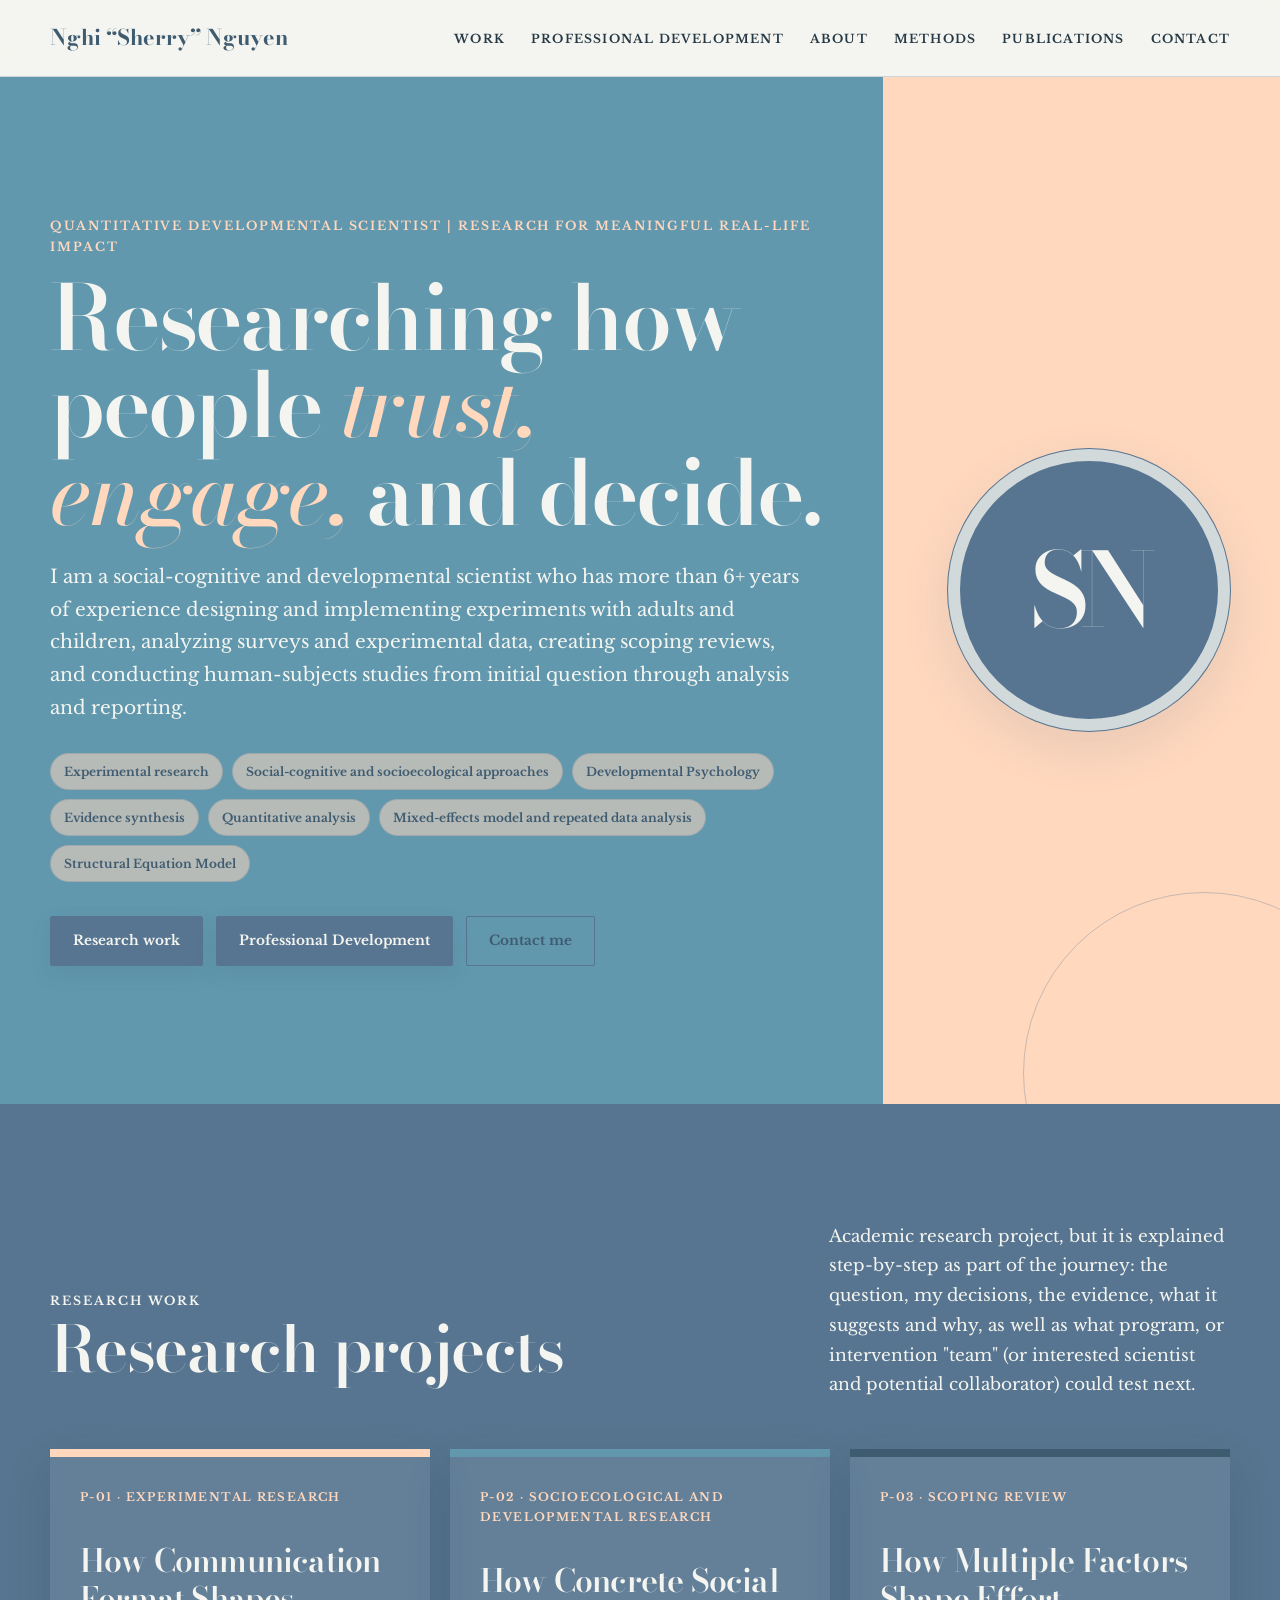
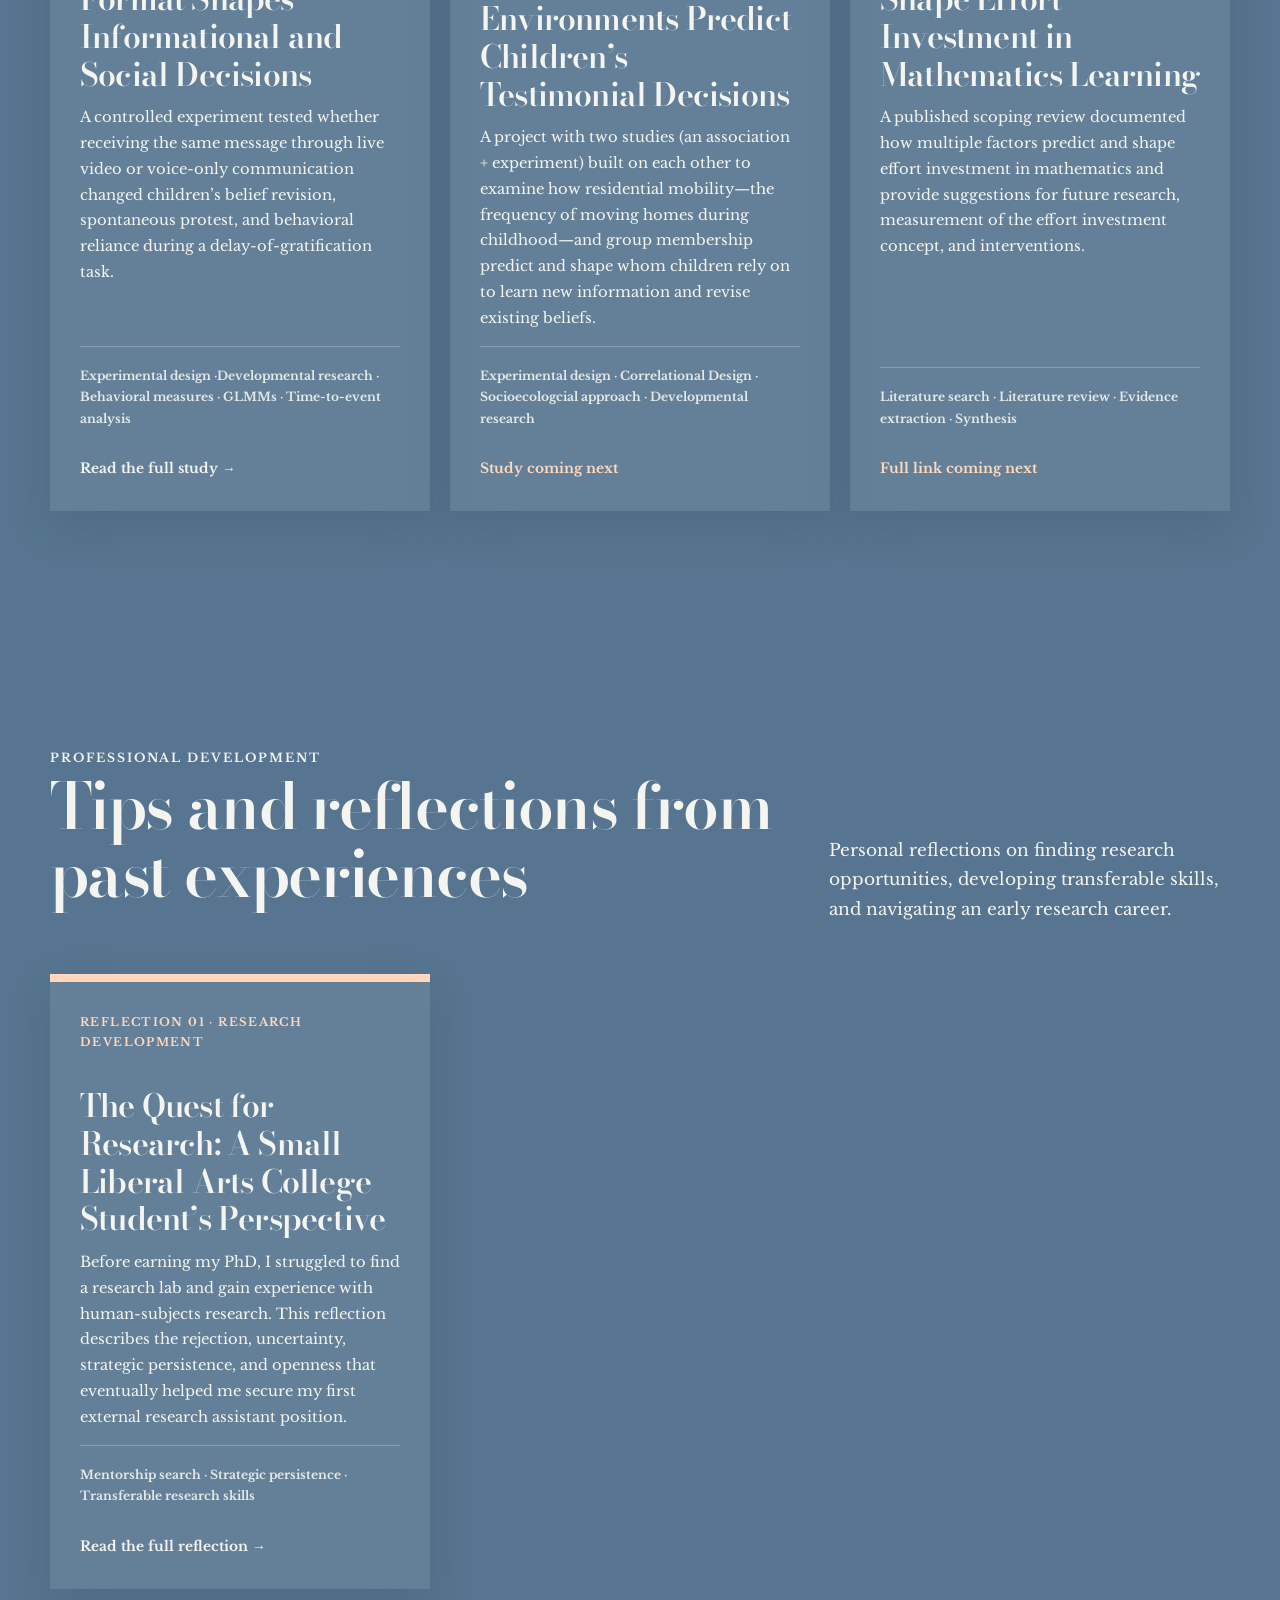
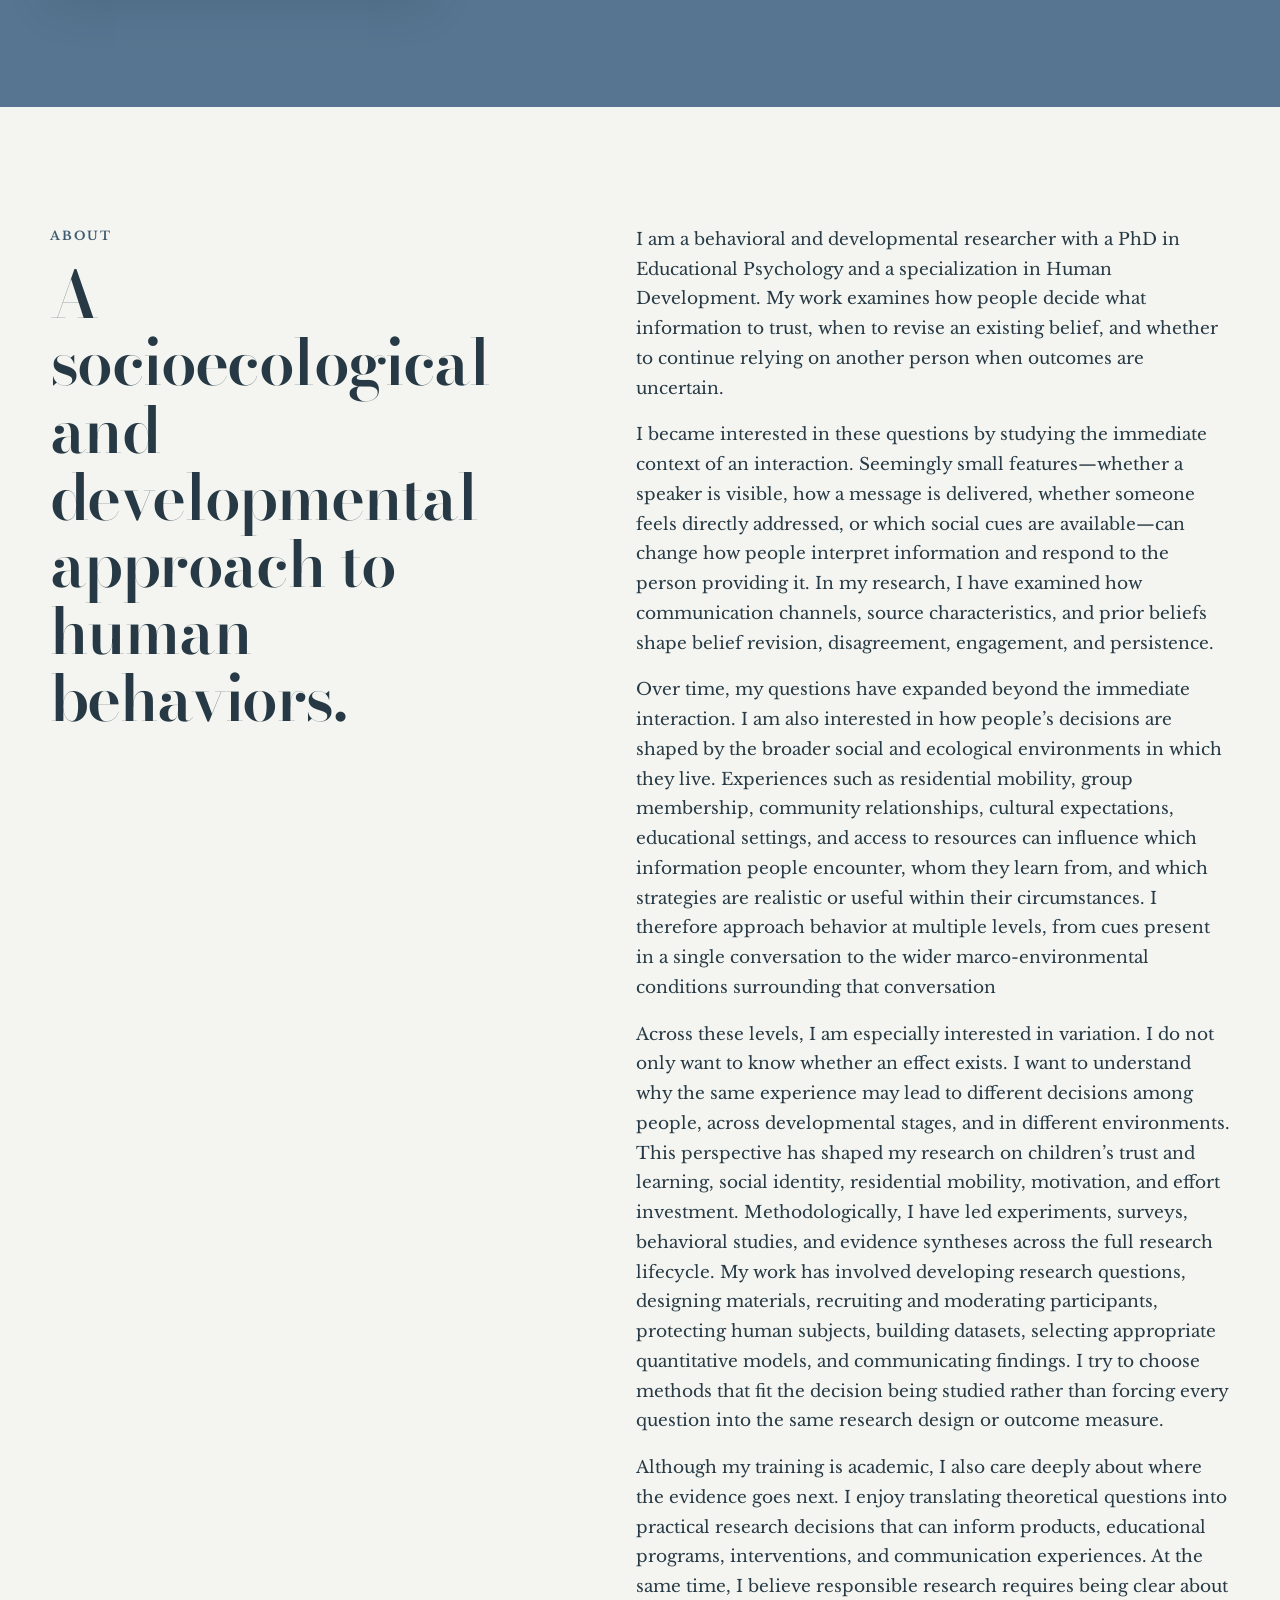
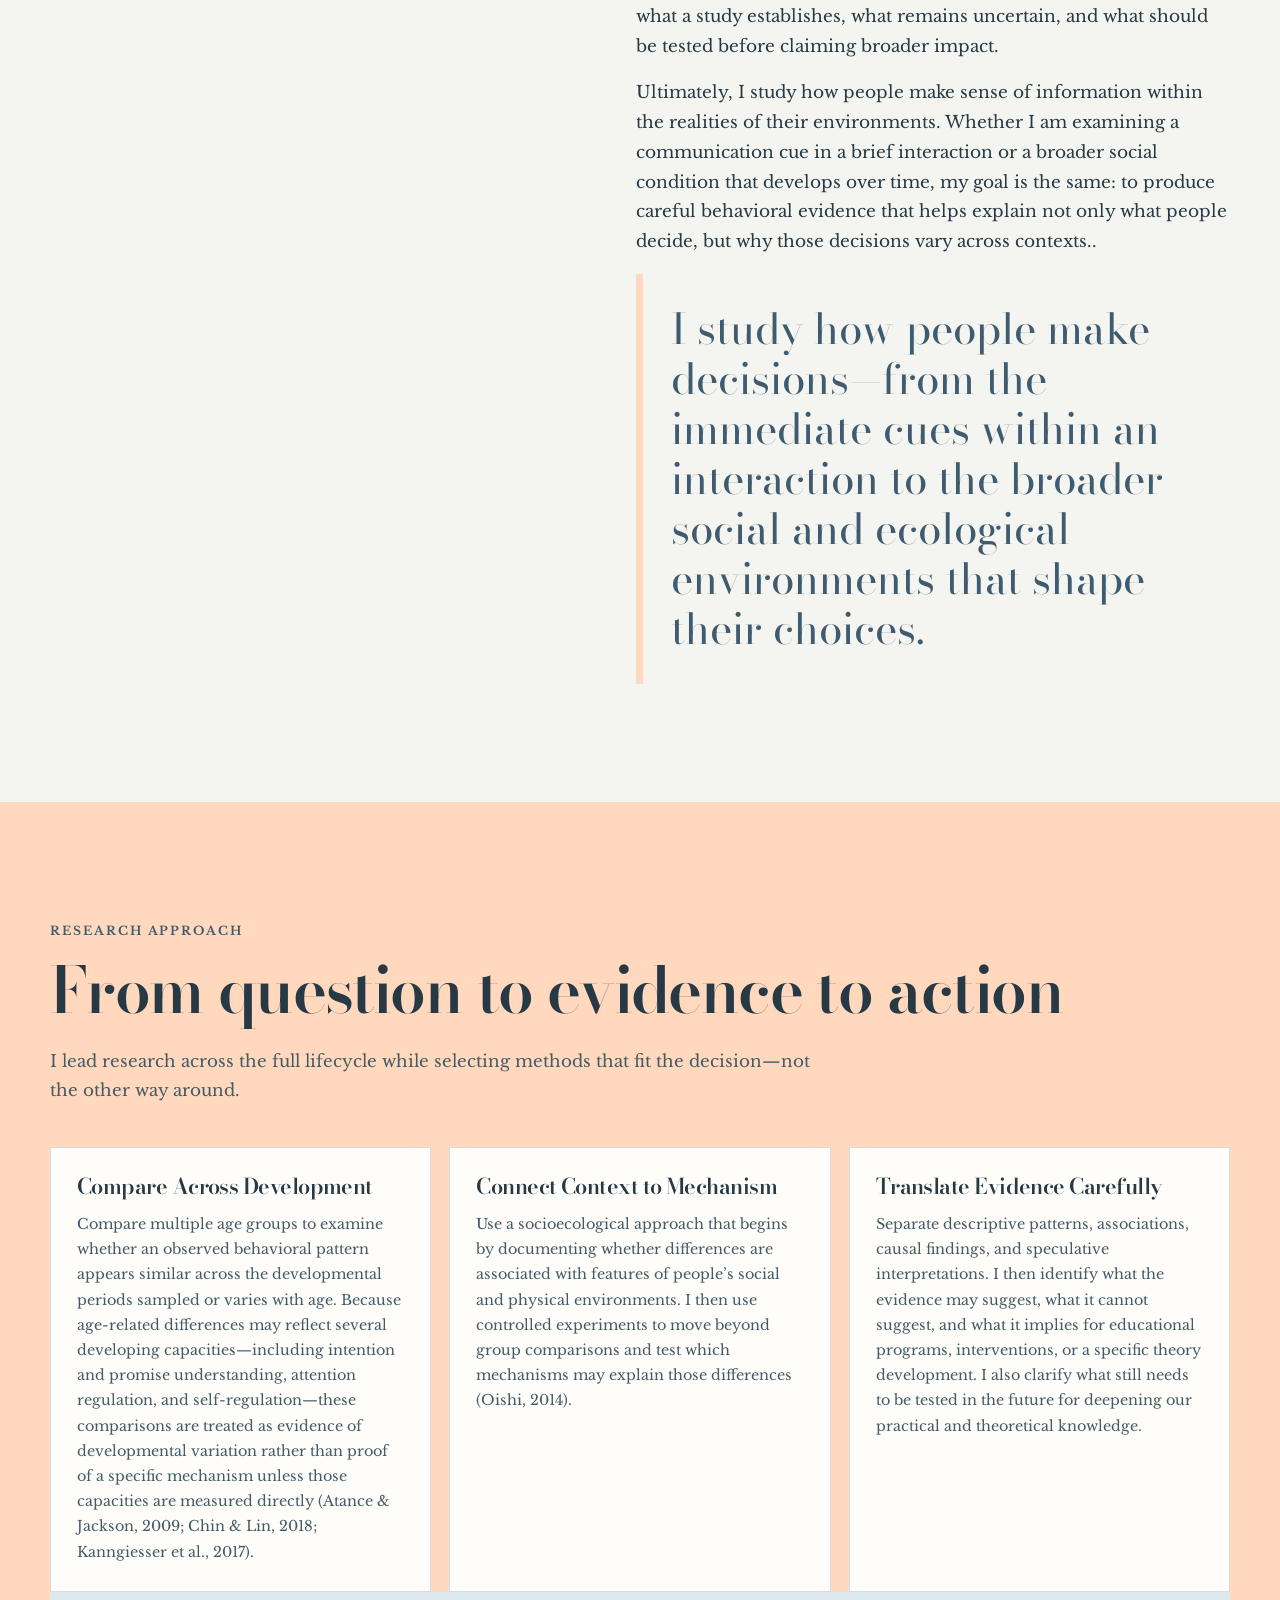
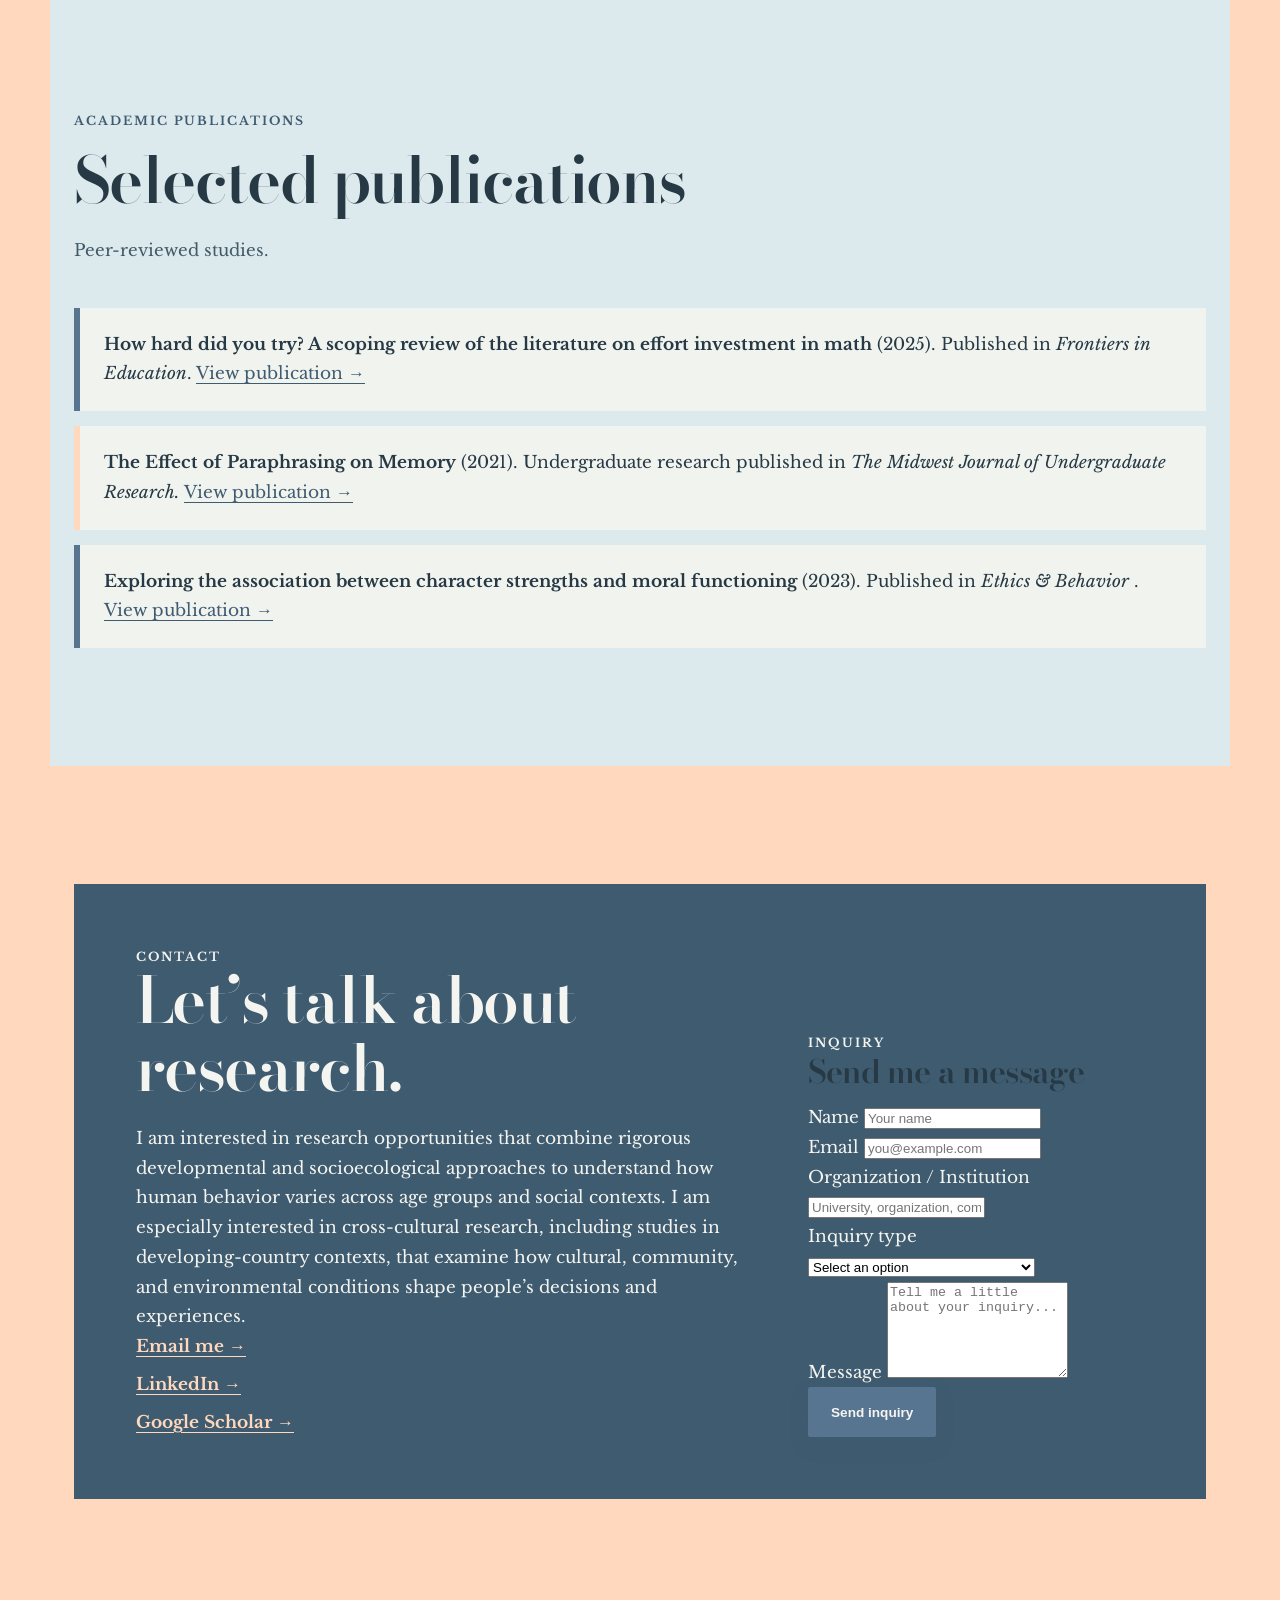
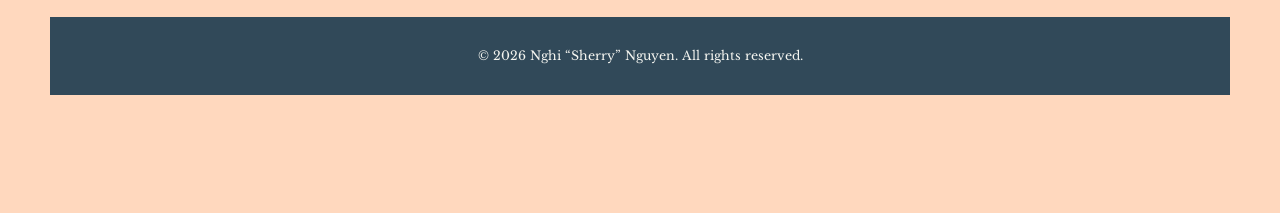
==== index.html @ 7bc8f2b3 "Update index.html" ====
<!DOCTYPE html>
<html lang="en">
<head>
  <meta charset="UTF-8">
  <meta name="viewport" content="width=device-width, initial-scale=1.0">
  <meta name="description" content="Nghi Sherry Nguyen's research and professional development portfolio.">
  <title>Nghi “Sherry” Nguyen | Social-cognitive, Developmental, &amp; Sociecological Scientist </title>
  <link rel="stylesheet" href="./themestyles.css">
</head>
  
<!-- Cloudflare Web Analytics -->
  <script type='module' src='https://static.cloudflareinsights.com/beacon.min.js' data-cf-beacon='{"token": "29be6731c5194990ba37cce1a5aa3000"}'></script>
  <!-- End Cloudflare Web Analytics -->
  
<body>
  <nav class="site-nav" aria-label="Primary navigation">
    <div class="container nav-inner">
      <a class="site-name" href="#top">Nghi “Sherry” Nguyen</a>

      <div class="nav-links">
        <a href="#work">Work</a>
        <a href="#professional-development">Professional Development</a>
        <a href="#about">About</a>
        <a href="#methods">Methods</a>
        <a href="#publications">Publications</a>
        <a href="#contact">Contact</a>
      </div>
    </div>
  </nav>

  <header class="hero" id="top">
    <div class="container hero-grid">
      <div>
        <p class="eyebrow"> Quantitative Developmental Scientist | Research for Meaningful Real-life Impact </p>
        <h1>Researching how people <em>trust, engage,</em> and decide.</h1>

        <p class="hero-summary">
          I am a social-cognitive and developmental scientist who has more than 6+ years of experience designing and implementing experiments with adults and children,
          analyzing surveys and experimental data, creating scoping reviews, and conducting human-subjects studies from initial
          question through analysis and reporting.
        </p>

        <ul class="tag-list" aria-label="Research methods">
          <li class="tag">Experimental research</li>
          <li class="tag">Social-cognitive and socioecological approaches</li>
          <li class="tag">Developmental Psychology</li>
          <li class="tag">Evidence synthesis</li>
          <li class="tag">Quantitative analysis</li>
          <li class="tag">Mixed-effects model and repeated data analysis</li>
           <li class="tag"> Structural Equation Model </li>
        </ul>

        <div class="actions">
          <a class="button" href="#work">Research work</a>
          <a class="button" href="#professional-development">Professional Development</a>
          <a class="button secondary" href="#contact">Contact me</a>
        </div>
      </div>

      <div class="hero-mark">
        <span aria-hidden="true">SN</span>
        <!-- Optional: upload profile.jpg to the same folder to show your photo. -->
        <img
          class="profile-photo"
          src="profile.jpg"
          alt="Professional portrait of Nghi Sherry Nguyen"
          onerror="this.style.display='none'">
      </div>
    </div>
  </header>

  <main>
    <section class="section blue-band" id="work">
      <div class="container">
        <div class="section-heading">
          <div>
            <p class="eyebrow">Research work</p>
            <h2>Research projects</h2>
          </div>
          <p>
            Academic research project, but it is explained step-by-step as part of the journey: the question,
            my decisions, the evidence, what it suggests and why, as well as what program, or
            intervention "team" (or interested scientist and potential collaborator) could test next.
          </p>
        </div>

        <div class="work-grid">
          <article class="project-card">
            <span class="project-number">P-01 · Experimental research</span>
            <h3>How Communication Format Shapes Informational and Social Decisions</h3>
            <p>
              A controlled experiment tested whether receiving the same message
              through live video or voice-only communication changed children’s
              belief revision, spontaneous protest, and behavioral reliance
              during a delay-of-gratification task.
            </p>
            <p class="meta">Experimental design ·Developmental research · Behavioral measures · GLMMs · Time-to-event analysis</p>
            <a class="text-link" href="mediarichness.html">Read the full study →</a>
          </article>

          <article class="project-card">
            <span class="project-number">P-02 · Socioecological and Developmental research</span>
            <h3>How Concrete Social Environments Predict Children’s Testimonial Decisions</h3>
            <p>
              A project with two studies (an association + experiment) built on each other to examine how residential mobility—the frequency
              of moving homes during childhood—and group membership predict and shape whom
              children rely on to learn new information and revise existing beliefs.
            </p>
            <p class="meta">Experimental design · Correlational Design · Socioecologcial approach · Developmental research</p>
            <span class="text-link unavailable">Study coming next</span>
          </article>

          <article class="project-card">
            <span class="project-number">P-03 · Scoping review </span>
            <h3>How Multiple Factors Shape Effort Investment in Mathematics Learning</h3>
            <p>
              A published scoping review documented how multiple factors predict and shape
              effort investment in mathematics and provide suggestions for future
              research, measurement of the effort investment concept, and interventions.
            </p>
            <p class="meta">Literature search · Literature review · Evidence extraction · Synthesis</p>
            <span class="text-link unavailable">Full link coming next</span>
          </article>
        </div>
      </div>
    </section>

    <section class="section blue-band" id="professional-development">
      <div class="container">
        <div class="section-heading">
          <div>
            <p class="eyebrow">Professional development</p>
            <h2>Tips and reflections from past experiences</h2>
          </div>
          <p>
            Personal reflections on finding research opportunities, developing
            transferable skills, and navigating an early research career.
          </p>
        </div>

        <div class="work-grid">
          <article class="project-card">
            <span class="project-number">Reflection 01 · Research development</span>
            <h3>The Quest for Research: A Small Liberal Arts College Student’s Perspective</h3>
            <p>
              Before earning my PhD, I struggled to find a research lab and gain
              experience with human-subjects research. This reflection describes
              the rejection, uncertainty, strategic persistence, and openness
              that eventually helped me secure my first external research
              assistant position.
            </p>
            <p class="meta">
              Mentorship search · Strategic persistence · Transferable research skills
            </p>
            <a class="text-link" href="umdopp.html">Read the full reflection →</a>
          </article>
        </div>
      </div>
    </section>

    <section class="section" id="about">
      <div class="container two-column">
        <div>
          <p class="eyebrow">About</p>
          <h2>A socioecological and developmental approach to human behaviors.</h2>
        </div>

        <div>
          <p>
            I am a behavioral and developmental researcher with a PhD in Educational Psychology and a specialization in Human Development. My work examines how people decide what information to trust, when to revise an existing belief, and whether to continue relying on another person when outcomes are uncertain.
          </p>
          <p>
            I became interested in these questions by studying the immediate context of an interaction. Seemingly small features—whether a speaker is visible, how a message is delivered, whether someone feels directly addressed, or which social cues are available—can change how people interpret information and respond to the person providing it. In my research, I have examined how communication channels, source characteristics, and prior beliefs shape belief revision, disagreement, engagement, and persistence.
          </p>
          <p>
           Over time, my questions have expanded beyond the immediate interaction. I am also interested in how people’s decisions are shaped by the broader social and ecological environments in which they live. Experiences such as residential mobility, group membership, community relationships, cultural expectations, educational settings, and access to resources can influence which information people encounter, whom they learn from, and which strategies are realistic or useful within their circumstances. I therefore approach behavior at multiple levels, from cues present in a single conversation to the wider marco-environmental conditions surrounding that conversation
          </p>
          <p>
            Across these levels, I am especially interested in variation. I do not only want to know whether an effect exists. I want to understand why the same experience may lead to different decisions among people, across developmental stages, and in different environments. This perspective has shaped my research on children’s trust and learning, social identity, residential mobility, motivation, and effort investment. Methodologically, I have led experiments, surveys, behavioral studies, and evidence syntheses across the full research lifecycle. My work has involved developing research questions, designing materials, recruiting and moderating participants, protecting human subjects, building datasets, selecting appropriate quantitative models, and communicating findings. I try to choose methods that fit the decision being studied rather than forcing every question into the same research design or outcome measure.
          </p>
          <p>
            Although my training is academic, I also care deeply about where the evidence goes next. I enjoy translating theoretical questions into practical research decisions that can inform products, educational programs, interventions, and communication experiences. At the same time, I believe responsible research requires being clear about what a study establishes, what remains uncertain, and what should be tested before claiming broader impact.
          </p>
          <p>
            Ultimately, I study how people make sense of information within the realities of their environments. Whether I am examining a communication cue in a brief interaction or a broader social condition that develops over time, my goal is the same: to produce careful behavioral evidence that helps explain not only what people decide, but why those decisions vary across contexts..
          </p>

          <blockquote class="pull-quote">
            I study how people make decisions—from the immediate cues within an interaction to the broader social and ecological environments that shape their choices.
          </blockquote>
        </div>
      </div>
    </section>

    <section class="section peach-band" id="methods">
      <div class="container">
        <p class="eyebrow">Research approach</p>
        <h2>From question to evidence to action</h2>
        <p class="section-intro">
          I lead research across the full lifecycle while selecting methods
          that fit the decision—not the other way around.
        </p>

      <div class="method-grid">
  <article class="method-card">
    <h3>Compare Across Development</h3>
 <p>
  Compare multiple age groups to examine whether an observed behavioral
  pattern appears similar across the developmental periods sampled or varies
  with age. Because age-related differences may reflect several developing
  capacities—including intention and promise understanding, attention
  regulation, and self-regulation—these comparisons are treated as evidence
  of developmental variation rather than proof of a specific mechanism unless
  those capacities are measured directly (Atance &amp; Jackson, 2009;
  Chin &amp; Lin, 2018; Kanngiesser et al., 2017).
</p>
  </article>

  <article class="method-card">
    <h3>Connect Context to Mechanism</h3>
    <p>
      Use a socioecological approach that begins by documenting whether
      differences are associated with features of people’s social and physical
      environments. I then use controlled experiments to move beyond group
      comparisons and test which mechanisms may explain those differences
      (Oishi, 2014).
    </p>
  </article>

  <article class="method-card">
    <h3>Translate Evidence Carefully</h3>
    <p>
      Separate descriptive patterns, associations, causal findings, and
      speculative interpretations. I then identify what the evidence may suggest, what it cannot suggest, and what it implies for
      educational programs, interventions, or a specific theory development. I also clarify what still needs to be tested in the future for deepening our practical and theoretical knowledge.
    </p>
  </article>
</div>

    <section class="section soft-blue-band" id="publications">
      <div class="container">
        <p class="eyebrow">Academic publications</p>
        <h2>Selected publications</h2>
        <p class="section-intro">
          Peer-reviewed studies.
        </p>

        <ul class="publication-list">
          <li>
            <strong>How hard did you try? A scoping review of the literature on effort investment in math</strong>
            (2025). Published in <em>Frontiers in Education</em>.
            <a href="https://doi.org/10.3389/feduc.2025.1575780" target="_blank" rel="noopener">View publication →</a>
          </li>
          
          <li>
            <strong>The Effect of Paraphrasing on Memory</strong>
            (2021). Undergraduate research published in <em> The Midwest Journal of Undergraduate Research. </em>
            <a href="https://research.monm.edu/mjur/files/2021/05/MJUR-i12-2020-2021-2-Thai.pdf" target="_blank" rel="noopener">View publication →</a>
          </li>
              
          <li>
            <strong>Exploring the association between character strengths and moral functioning</strong>
            (2023). Published in <em>Ethics & Behavior </em>.
            <a href="https://doi.org/10.3389/feduc.2025.1575780" target="_blank" rel="noopener">View publication →</a>
          </li>
        </ul>
      </div>
    </section>

   <section class="section" id="contact">
  <div class="container">

    <div class="contact-panel">

      <!-- LEFT SIDE -->
      <div class="contact-copy">

        <p class="eyebrow">Contact</p>

        <h2>Let’s talk about research.</h2>

        <p>
          I am interested in research opportunities that combine rigorous
          developmental and socioecological approaches to understand how
          human behavior varies across age groups and social contexts.
          I am especially interested in cross-cultural research, including
          studies in developing-country contexts, that examine how cultural,
          community, and environmental conditions shape people’s decisions
          and experiences.
        </p>

        <div class="contact-links">

          <a href="mailto:YOUR-EMAIL-HERE">
            Email me →
          </a>

          <a
            href="YOUR-LINKEDIN-URL"
            target="_blank"
            rel="noopener"
          >
            LinkedIn →
          </a>

          <a
            href="YOUR-GOOGLE-SCHOLAR-URL"
            target="_blank"
            rel="noopener"
          >
            Google Scholar →
          </a>

        </div>

      </div>


      <!-- RIGHT SIDE -->
      <div class="inquiry-box">

        <p class="eyebrow">Inquiry</p>

        <h3>Send me a message</h3>

        <form
          class="inquiry-form"
          action="https://formspree.io/f/YOUR-FORM-ID"
          method="POST"
        >

          <div class="form-field">

            <label for="contact-name">
              Name
            </label>

            <input
              type="text"
              id="contact-name"
              name="name"
              placeholder="Your name"
              required
            >

          </div>


          <div class="form-field">

            <label for="contact-email">
              Email
            </label>

            <input
              type="email"
              id="contact-email"
              name="email"
              placeholder="you@example.com"
              required
            >

          </div>


          <div class="form-field">

            <label for="organization">
              Organization / Institution
            </label>

            <input
              type="text"
              id="organization"
              name="organization"
              placeholder="University, organization, company, etc."
            >

          </div>


          <div class="form-field">

            <label for="inquiry-type">
              Inquiry type
            </label>

            <select
              id="inquiry-type"
              name="inquiry-type"
              required
            >

              <option value="" disabled selected>
                Select an option
              </option>

              <option value="research-collaboration">
                Research collaboration
              </option>

              <option value="research-opportunity">
                Research opportunity
              </option>

              <option value="cross-cultural-research">
                Cross-cultural research
              </option>

              <option value="speaking-teaching">
                Speaking / teaching
              </option>

              <option value="student-question">
                Student / research career question
              </option>

              <option value="other">
                Other
              </option>

            </select>

          </div>


          <div class="form-field">

            <label for="contact-message">
              Message
            </label>

            <textarea
              id="contact-message"
              name="message"
              rows="6"
              placeholder="Tell me a little about your inquiry..."
              required
            ></textarea>

          </div>


          <button
            class="button inquiry-submit"
            type="submit"
          >
            Send inquiry
          </button>

        </form>

      </div>

    </div>

  </div>
</section>

  <footer>
    © 2026 Nghi “Sherry” Nguyen. All rights reserved.
  </footer>
</body>
</html>
---- themestyles.css ----
@import url("https://fonts.googleapis.com/css2?family=Bodoni+Moda:opsz,wght@6..96,500;6..96,600;6..96,700&family=Libre+Baskerville:ital,wght@0,400;0,700;1,400&display=swap");

:root {
  /* Sherry's portfolio palette */
  --peach: #ffd8be;
  --slate: #577590;
  --delphinium: #6198ae;
  --bright-white: #f4f5f0;

  /* Accessible supporting tones derived from the core palette */
  --ink: #263944;
  --slate-dark: #3f5b70;
  --blue-soft: #dce9ed;
  --peach-soft: #ffeadc;
  --paper: #fffdf9;
  --line: rgba(87, 117, 144, 0.25);
  --shadow: 0 18px 50px rgba(63, 91, 112, 0.12);
  --display: "Bodoni Moda", "Bodoni 72", "Bodoni MT", Didot, serif;
  --body: "Libre Baskerville", Baskerville, Georgia, serif;
}

* {
  box-sizing: border-box;
}

html {
  scroll-behavior: smooth;
  scroll-padding-top: 88px;
}

body {
  margin: 0;
  color: var(--ink);
  background: var(--bright-white);
  font-family: var(--body);
  font-size: 17px;
  line-height: 1.75;
  text-rendering: optimizeLegibility;
}

img {
  display: block;
  max-width: 100%;
}

a {
  color: var(--slate-dark);
  text-decoration-thickness: 1px;
  text-underline-offset: 4px;
}

a:hover {
  color: var(--delphinium);
}

a:focus-visible {
  outline: 3px solid var(--peach);
  outline-offset: 4px;
}

p,
ul,
ol {
  margin-top: 0;
}

h1,
h2,
h3,
h4 {
  margin-top: 0;
  color: var(--ink);
  font-family: var(--display);
  font-weight: 600;
  letter-spacing: -0.025em;
}

h1 {
  max-width: 940px;
  margin-bottom: 24px;
  font-size: clamp(3rem, 7vw, 6.2rem);
  line-height: 0.98;
}

h2 {
  margin-bottom: 22px;
  font-size: clamp(2.25rem, 5vw, 4rem);
  line-height: 1.05;
}

h3 {
  margin-bottom: 12px;
  font-size: clamp(1.45rem, 3vw, 2rem);
  line-height: 1.18;
}

h4 {
  margin-bottom: 8px;
  font-size: 1.2rem;
}

.container {
  width: min(1180px, calc(100% - 48px));
  margin-inline: auto;
}

.narrow {
  width: min(820px, calc(100% - 48px));
  margin-inline: auto;
}

.eyebrow {
  margin: 0 0 16px;
  color: var(--slate-dark);
  font-family: var(--body);
  font-size: 0.76rem;
  font-weight: 700;
  letter-spacing: 0.16em;
  text-transform: uppercase;
}

.section-intro {
  max-width: 760px;
  margin-bottom: 42px;
  color: #425b67;
  font-size: 1.05rem;
}

.site-nav {
  position: sticky;
  top: 0;
  z-index: 100;
  background: rgba(244, 245, 240, 0.94);
  border-bottom: 1px solid var(--line);
  backdrop-filter: blur(14px);
}

.nav-inner {
  min-height: 76px;
  display: flex;
  align-items: center;
  justify-content: space-between;
  gap: 28px;
}

.site-name {
  color: var(--slate-dark);
  font-family: var(--display);
  font-size: 1.35rem;
  font-weight: 700;
  line-height: 1;
  text-decoration: none;
  white-space: nowrap;
}

.nav-links {
  display: flex;
  flex-wrap: wrap;
  justify-content: flex-end;
  gap: 10px 26px;
}

.nav-links a {
  color: var(--ink);
  font-size: 0.75rem;
  font-weight: 700;
  letter-spacing: 0.1em;
  text-decoration: none;
  text-transform: uppercase;
}

.nav-links a:hover,
.nav-links a[aria-current="page"] {
  color: var(--slate);
}

.hero {
  position: relative;
  overflow: hidden;
  padding: clamp(76px, 11vw, 138px) 0;
  background:
    linear-gradient(90deg, var(--delphinium) 0 69%, var(--peach) 69% 100%);
}

.hero::after {
  position: absolute;
  width: 360px;
  height: 360px;
  right: -105px;
  bottom: -150px;
  border: 1px solid rgba(87, 117, 144, 0.32);
  border-radius: 50%;
  content: "";
}

.hero-grid {
  position: relative;
  z-index: 1;
  display: grid;
  grid-template-columns: minmax(0, 1.55fr) minmax(250px, 0.55fr);
  gap: clamp(42px, 8vw, 105px);
  align-items: center;
} /* Hero eyebrow: DEVELOPMENTAL AND QUANTITATIVE SCIENTIST  */
.hero .eyebrow {
  color: var(--peach);
}

/* Main hero heading */
.hero h1 {
  color: var(--bright-white);
}

.hero h1 em {
  color: var(--peach);
  font-weight: 500;
}

.hero-summary {
  max-width: 760px;
  margin-bottom: 0;
  color: var(--bright-white);
  font-size: clamp(1rem, 2vw, 1.17rem);
}

.hero-mark {
  position: relative;
  width: min(100%, 300px);
  aspect-ratio: 1;
  margin-inline: auto;
  display: grid;
  place-items: center;
  color: var(--bright-white);
  background: var(--slate);
  border: 12px solid rgba(244, 245, 240, 0.78);
  border-radius: 50%;
  box-shadow: 0 0 0 1px var(--slate), var(--shadow);
  font-family: var(--display);
  font-size: clamp(4rem, 9vw, 6.4rem);
  font-weight: 600;
  letter-spacing: -0.08em;
}

.profile-photo {
  position: absolute;
  inset: 0;
  width: 100%;
  height: 100%;
  border-radius: 50%;
  object-fit: cover;
}

.tag-list {
  display: flex;
  flex-wrap: wrap;
  gap: 9px;
  margin: 28px 0 0;
  padding: 0;
  list-style: none;
}

.tag {
  padding: 7px 13px;
  color: var(--slate-dark);
  background: rgba(255, 216, 190, 0.54);
  border: 1px solid rgba(87, 117, 144, 0.25);
  border-radius: 999px;
  font-size: 0.75rem;
  font-weight: 700;
}

.actions {
  display: flex;
  flex-wrap: wrap;
  gap: 13px;
  margin-top: 34px;
}

.button,
.text-link {
  display: inline-flex;
  align-items: center;
  justify-content: center;
  gap: 8px;
  font-weight: 700;
  text-decoration: none;
}

.button {
  min-height: 50px;
  padding: 12px 22px;
  color: var(--bright-white);
  background: var(--slate);
  border: 1px solid var(--slate);
  border-radius: 2px;
  box-shadow: 0 8px 20px rgba(63, 91, 112, 0.14);
  font-size: 0.85rem;
  transition: transform 160ms ease, background 160ms ease;
}

.button:hover {
  color: var(--bright-white);
  background: var(--slate-dark);
  transform: translateY(-2px);
}

.button.secondary {
  color: var(--slate-dark);
  background: transparent;
  border-color: var(--slate);
  box-shadow: none;
}

.button.secondary:hover {
  color: var(--ink);
  background: var(--peach);
}

.text-link {
  color: var(--slate-dark);
}

.text-link:hover {
  color: var(--delphinium);
}

.section {
  padding: clamp(74px, 10vw, 118px) 0;
}

.section.blue-band {
  color: var(--bright-white);
  background: var(--slate);
}

.section.blue-band h2,
.section.blue-band h3,
.section.blue-band .eyebrow,
.section.blue-band .section-intro {
  color: var(--bright-white);
}

.section.peach-band {
  background: var(--peach);
}

.section.soft-blue-band {
  background: var(--blue-soft);
}

.section-heading {
  display: grid;
  grid-template-columns: minmax(0, 1fr) minmax(250px, 0.55fr);
  gap: 50px;
  align-items: end;
  margin-bottom: 44px;
}

.section-heading p {
  margin-bottom: 5px;
}

.work-grid {
  display: grid;
  grid-template-columns: repeat(3, minmax(0, 1fr));
  gap: 20px;
}

.project-card {
  min-height: 100%;
  display: flex;
  flex-direction: column;
  padding: 30px;
  color: var(--bright-white);
  background: rgba(255, 255, 255, 0.08);
  border-top: 8px solid var(--peach);
  box-shadow: 0 16px 42px rgba(33, 55, 68, 0.16);
}

.project-card:nth-child(2) {
  border-top-color: var(--delphinium);
}

.project-card:nth-child(3) {
  border-top-color: var(--slate-dark);
}

.project-number {
  display: block;
  margin-bottom: 35px;
  color: var(--peach);
  font-size: 0.72rem;
  font-weight: 700;
  letter-spacing: 0.12em;
  text-transform: uppercase;
}

.project-card p {
  color: var(--bright-white);
  font-size: 0.92rem;
}

.project-card .meta {
  margin-top: auto;
  padding-top: 18px;
  border-top: 1px solid rgba(244, 245, 240, 0.25);
  color: rgba(244, 245, 240, 0.9);
  font-size: 0.76rem;
  font-weight: 700;
}

.project-card .text-link {
  margin-top: 16px;
  justify-content: flex-start;
  font-size: 0.86rem;
  color: var(--bright-white);
}

.project-card .unavailable {
  color: var(--peach);
  cursor: default;
}

.two-column {
  display: grid;
  grid-template-columns: minmax(0, 0.9fr) minmax(0, 1.1fr);
  gap: clamp(45px, 8vw, 100px);
  align-items: start;
}

.pull-quote {
  margin: 0;
  padding: 30px 0 30px 28px;
  color: var(--slate-dark);
  border-left: 7px solid var(--peach);
  font-family: var(--display);
  font-size: clamp(1.7rem, 3.5vw, 2.65rem);
  line-height: 1.18;
}

.method-grid,
.implication-grid,
.metric-grid {
  display: grid;
  grid-template-columns: repeat(3, minmax(0, 1fr));
  gap: 18px;
}

.method-card,
.implication-card,
.metric-card {
  padding: 26px;
  background: var(--paper);
  border: 1px solid var(--line);
}

.method-card h3,
.implication-card h3 {
  font-size: 1.36rem;
}

.method-card p,
.implication-card p,
.metric-card p {
  margin-bottom: 0;
  color: #425b67;
  font-size: 0.9rem;
}

.publication-list {
  display: grid;
  gap: 15px;
  margin: 0;
  padding: 0;
  list-style: none;
}

.publication-list li {
  padding: 22px 24px;
  background: rgba(244, 245, 240, 0.88);
  border-left: 6px solid var(--slate);
}

.publication-list li:nth-child(even) {
  border-left-color: var(--peach);
}

.contact-panel {
  display: grid;
  grid-template-columns: minmax(0, 1.3fr) minmax(230px, 0.7fr);
  gap: 48px;
  align-items: end;
  padding: clamp(34px, 6vw, 62px);
  color: var(--bright-white);
  background: var(--slate-dark);
}

.contact-panel h2,
.contact-panel .eyebrow {
  color: var(--bright-white);
}

.contact-panel p {
  margin-bottom: 0;
}

.contact-links {
  display: flex;
  flex-direction: column;
  align-items: flex-start;
  gap: 8px;
}

.contact-panel a {
  color: var(--peach);
  font-weight: 700;
}

footer {
  padding: 28px 24px;
  color: var(--bright-white);
  background: #314959;
  font-size: 0.78rem;
  text-align: center;
}

/* Case-study pages */
.case-hero {
  padding: clamp(66px, 9vw, 112px) 0 82px;
  background:
    linear-gradient(90deg, var(--slate) 0 74%, var(--peach) 74% 100%);
}

.back-link {
  display: inline-block;
  margin-bottom: 48px;
  color: var(--bright-white);
  font-size: 0.8rem;
  font-weight: 700;
  text-decoration: none;
}

.case-hero .eyebrow,
.case-hero h1,
.case-summary {
  color: var(--bright-white);
}

.case-hero h1 {
  max-width: 960px;
  font-size: clamp(3rem, 7vw, 5.7rem);
}

.case-summary {
  max-width: 780px;
  margin-bottom: 0;
  font-size: clamp(1rem, 2vw, 1.2rem);
}

.snapshot-wrap {
  position: relative;
  z-index: 2;
  margin-top: -38px;
}

.snapshot {
  display: grid;
  grid-template-columns: repeat(4, minmax(0, 1fr));
  margin: 0;
  padding: 0;
  background: var(--bright-white);
  box-shadow: var(--shadow);
}

.snapshot div {
  padding: 25px;
  border-right: 1px solid var(--line);
}

.snapshot div:last-child {
  border-right: 0;
}

.snapshot dt {
  margin-bottom: 7px;
  color: var(--slate);
  font-size: 0.68rem;
  font-weight: 700;
  letter-spacing: 0.12em;
  text-transform: uppercase;
}

.snapshot dd {
  margin: 0;
  color: var(--ink);
  font-size: 0.86rem;
  line-height: 1.55;
}

.case-section {
  padding: clamp(68px, 9vw, 104px) 0;
}

.case-section + .case-section {
  border-top: 1px solid var(--line);
}

.case-layout {
  display: grid;
  grid-template-columns: minmax(190px, 0.4fr) minmax(0, 1.1fr);
  gap: clamp(35px, 7vw, 95px);
}

.case-kicker {
  position: sticky;
  top: 112px;
  align-self: start;
  color: var(--slate);
  font-size: 0.73rem;
  font-weight: 700;
  letter-spacing: 0.14em;
  text-transform: uppercase;
}

.case-content {
  max-width: 820px;
}

.case-content > p:last-child,
.case-content > ul:last-child {
  margin-bottom: 0;
}

.question-list,
.role-list,
.measure-list {
  padding-left: 1.2rem;
}

.question-list li,
.role-list li,
.measure-list li {
  margin-bottom: 12px;
  padding-left: 6px;
}

.research-question {
  margin: 32px 0 0;
  padding: 28px;
  background: var(--peach);
  font-family: var(--display);
  font-size: clamp(1.35rem, 3vw, 2rem);
  line-height: 1.35;
}

.metric-grid {
  margin-top: 32px;
}

.metric-card {
  border-top: 7px solid var(--delphinium);
}

.metric-card:nth-child(2) {
  border-top-color: var(--peach);
}

.metric-card:nth-child(3) {
  border-top-color: var(--slate);
}

.metric-number {
  display: block;
  margin-bottom: 10px;
  color: var(--slate-dark);
  font-family: var(--display);
  font-size: clamp(2.6rem, 5vw, 4rem);
  font-weight: 600;
  line-height: 1;
}

.metric-label {
  display: block;
  margin-bottom: 14px;
  font-size: 0.8rem;
  font-weight: 700;
  letter-spacing: 0.06em;
  text-transform: uppercase;
}

.insight-block {
  margin-top: 35px;
  padding: clamp(28px, 5vw, 48px);
  color: var(--bright-white);
  background: var(--slate-dark);
}

.insight-block p {
  margin-bottom: 0;
  color: var(--bright-white);
  font-family: var(--display);
  font-size: clamp(1.65rem, 3.5vw, 2.45rem);
  line-height: 1.25;
}

.theory-panel {
  padding: clamp(30px, 5vw, 50px);
  background: var(--blue-soft);
  border-left: 10px solid var(--delphinium);
}

.theory-panel p:last-child {
  margin-bottom: 0;
}

.application-section {
  background: var(--peach-soft);
}

.implication-grid {
  grid-template-columns: repeat(2, minmax(0, 1fr));
}

.implication-card {
  border-top: 6px solid var(--slate);
}

.implication-card:nth-child(even) {
  border-top-color: var(--delphinium);
}

.impact-measures {
  margin-top: 28px;
  padding: 26px 28px;
  background: var(--bright-white);
  border-left: 7px solid var(--peach);
}

.impact-measures p:last-child {
  margin-bottom: 0;
}

.next-study {
  display: grid;
  grid-template-columns: repeat(2, minmax(0, 1fr));
  gap: 22px;
}

.next-study > div {
  padding: 28px;
  background: var(--paper);
  border: 1px solid var(--line);
}

.case-end {
  padding: 55px 0;
  background: var(--slate);
  text-align: center;
}

.case-end a {
  color: var(--bright-white);
  font-family: var(--display);
  font-size: clamp(1.6rem, 4vw, 2.5rem);
  text-decoration: none;
}

@media (max-width: 900px) {
  .hero {
    background:
      linear-gradient(180deg, var(--bright-white) 0 76%, var(--peach) 76% 100%);
  }

  .hero-grid,
  .section-heading,
  .two-column,
  .contact-panel {
    grid-template-columns: 1fr;
  }

  .hero-grid {
    text-align: center;
  }

  .hero-summary {
    margin-inline: auto;
  }

  .tag-list,
  .actions {
    justify-content: center;
  }

  .hero-mark {
    width: 230px;
  }

  .work-grid,
  .method-grid,
  .metric-grid {
    grid-template-columns: 1fr;
  }

  .snapshot {
    grid-template-columns: repeat(2, minmax(0, 1fr));
  }

  .snapshot div:nth-child(2) {
    border-right: 0;
  }

  .snapshot div:nth-child(-n + 2) {
    border-bottom: 1px solid var(--line);
  }
}

@media (max-width: 680px) {
  body {
    font-size: 16px;
  }

  .container,
  .narrow {
    width: min(100% - 30px, 1180px);
  }

  .nav-inner {
    min-height: auto;
    padding: 15px 0;
    flex-direction: column;
    gap: 13px;
  }

  .nav-links {
    justify-content: center;
    gap: 7px 14px;
  }

  .nav-links a {
    font-size: 0.66rem;
  }

  .hero {
    padding-top: 62px;
  }

  .actions .button {
    width: 100%;
  }

  .section-heading {
    gap: 10px;
  }

  .case-hero {
    background: var(--slate);
  }

  .snapshot {
    grid-template-columns: 1fr;
  }

  .snapshot div,
  .snapshot div:nth-child(2) {
    border-right: 0;
    border-bottom: 1px solid var(--line);
  }

  .snapshot div:last-child {
    border-bottom: 0;
  }

  .case-layout,
  .implication-grid,
  .next-study {
    grid-template-columns: 1fr;
  }

  .case-kicker {
    position: static;
  }
}

@media (prefers-reduced-motion: reduce) {
  html {
    scroll-behavior: auto;
  }

  *,
  *::before,
  *::after {
    scroll-behavior: auto !important;
    transition: none !important;
  }
}

/* Discussion / comments area */

.discussion-section {
  background: var(--blue-soft);
}

.discussion-section h2 {
  color: var(--ink);
}

.discussion-section .eyebrow {
  color: var(--slate-dark);
}

.discussion-section .section-intro {
  color: #425b67;
  max-width: 760px;
}

.giscus {
  margin-top: 32px;
  padding: 28px;
  background: var(--paper);
  border-top: 7px solid var(--peach);
}

/* Professional development discussion / Q&A */

.discussion-section {
  background: var(--blue-soft);
}

.discussion-section h2 {
  color: var(--ink);
}

.discussion-section .eyebrow {
  color: var(--slate-dark);
}

.discussion-section .section-intro {
  max-width: 820px;
  color: #425b67;
}

.giscus-comments {
  margin-top: 40px;
  padding: 28px;
  background: var(--paper);
  border-top: 7px solid var(--peach);
  box-shadow: var(--shadow);
}

.giscus-comments iframe {
  width: 100% !important;
}
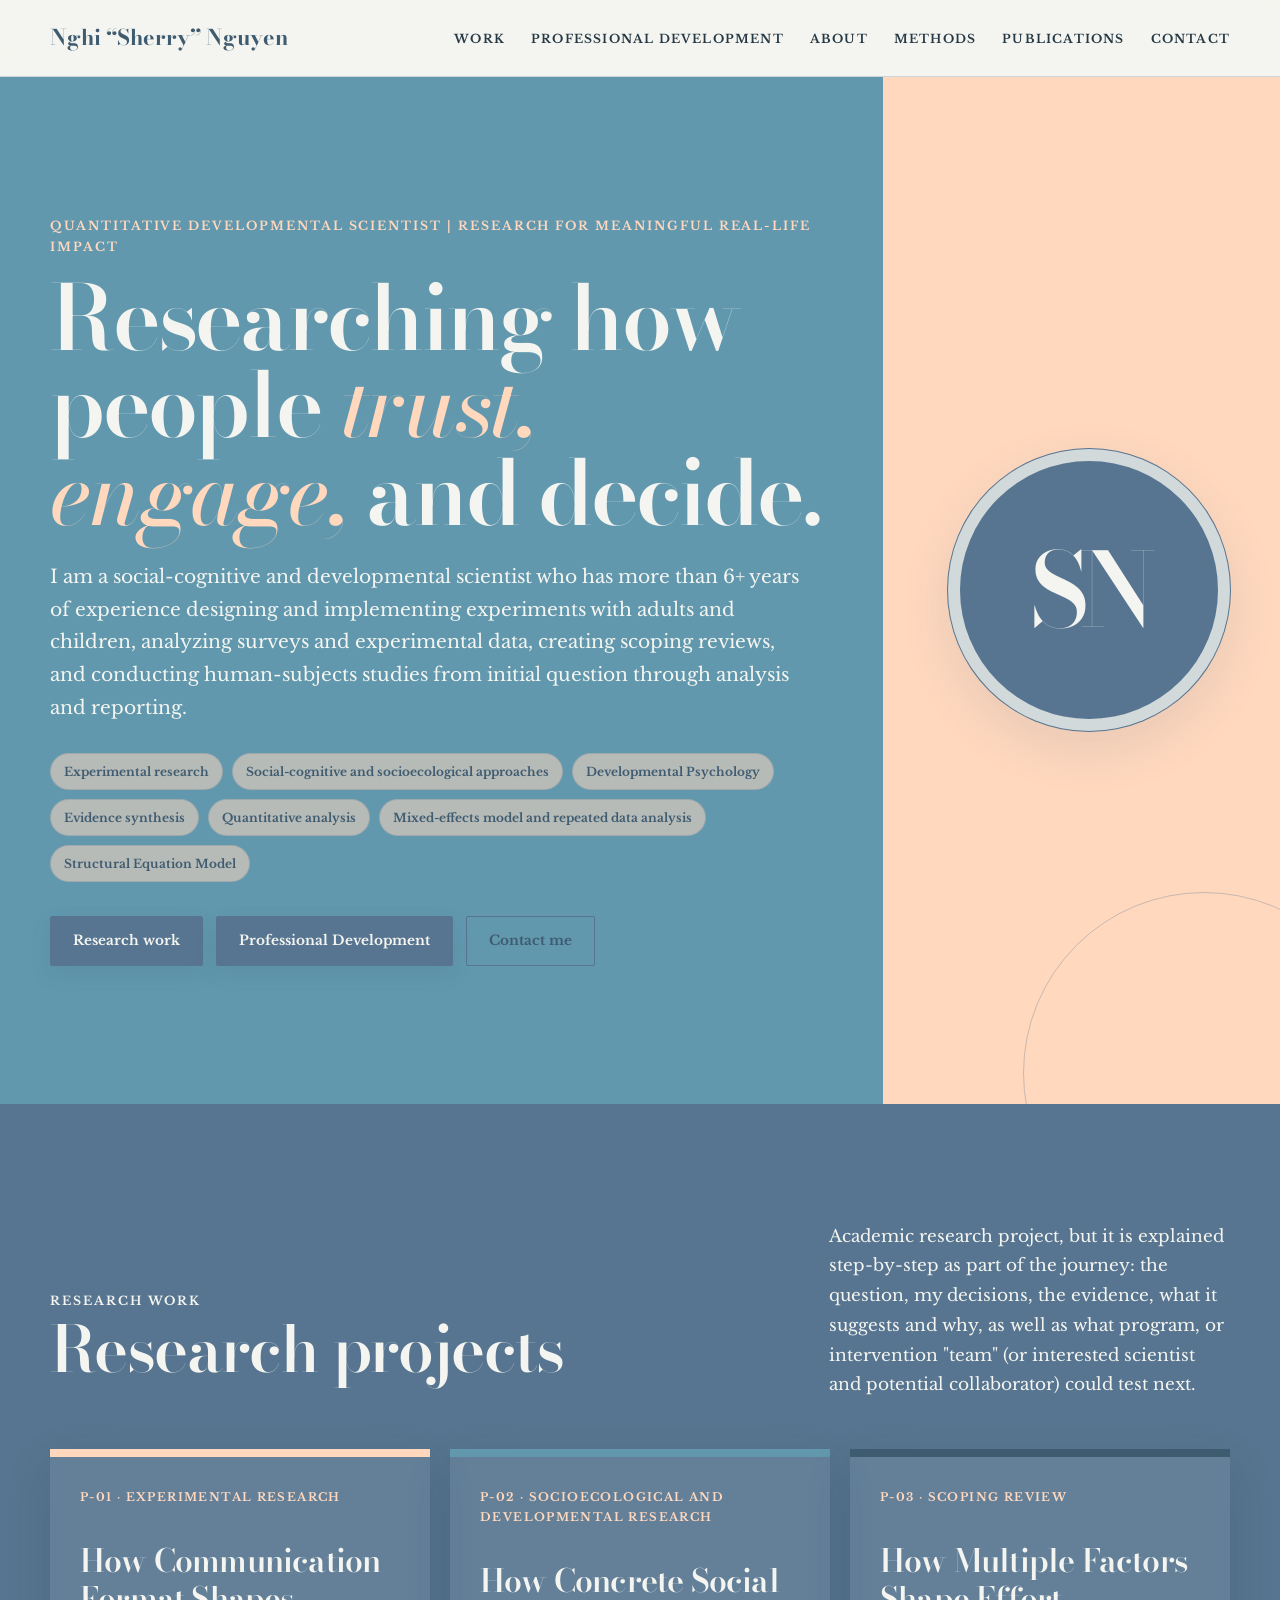
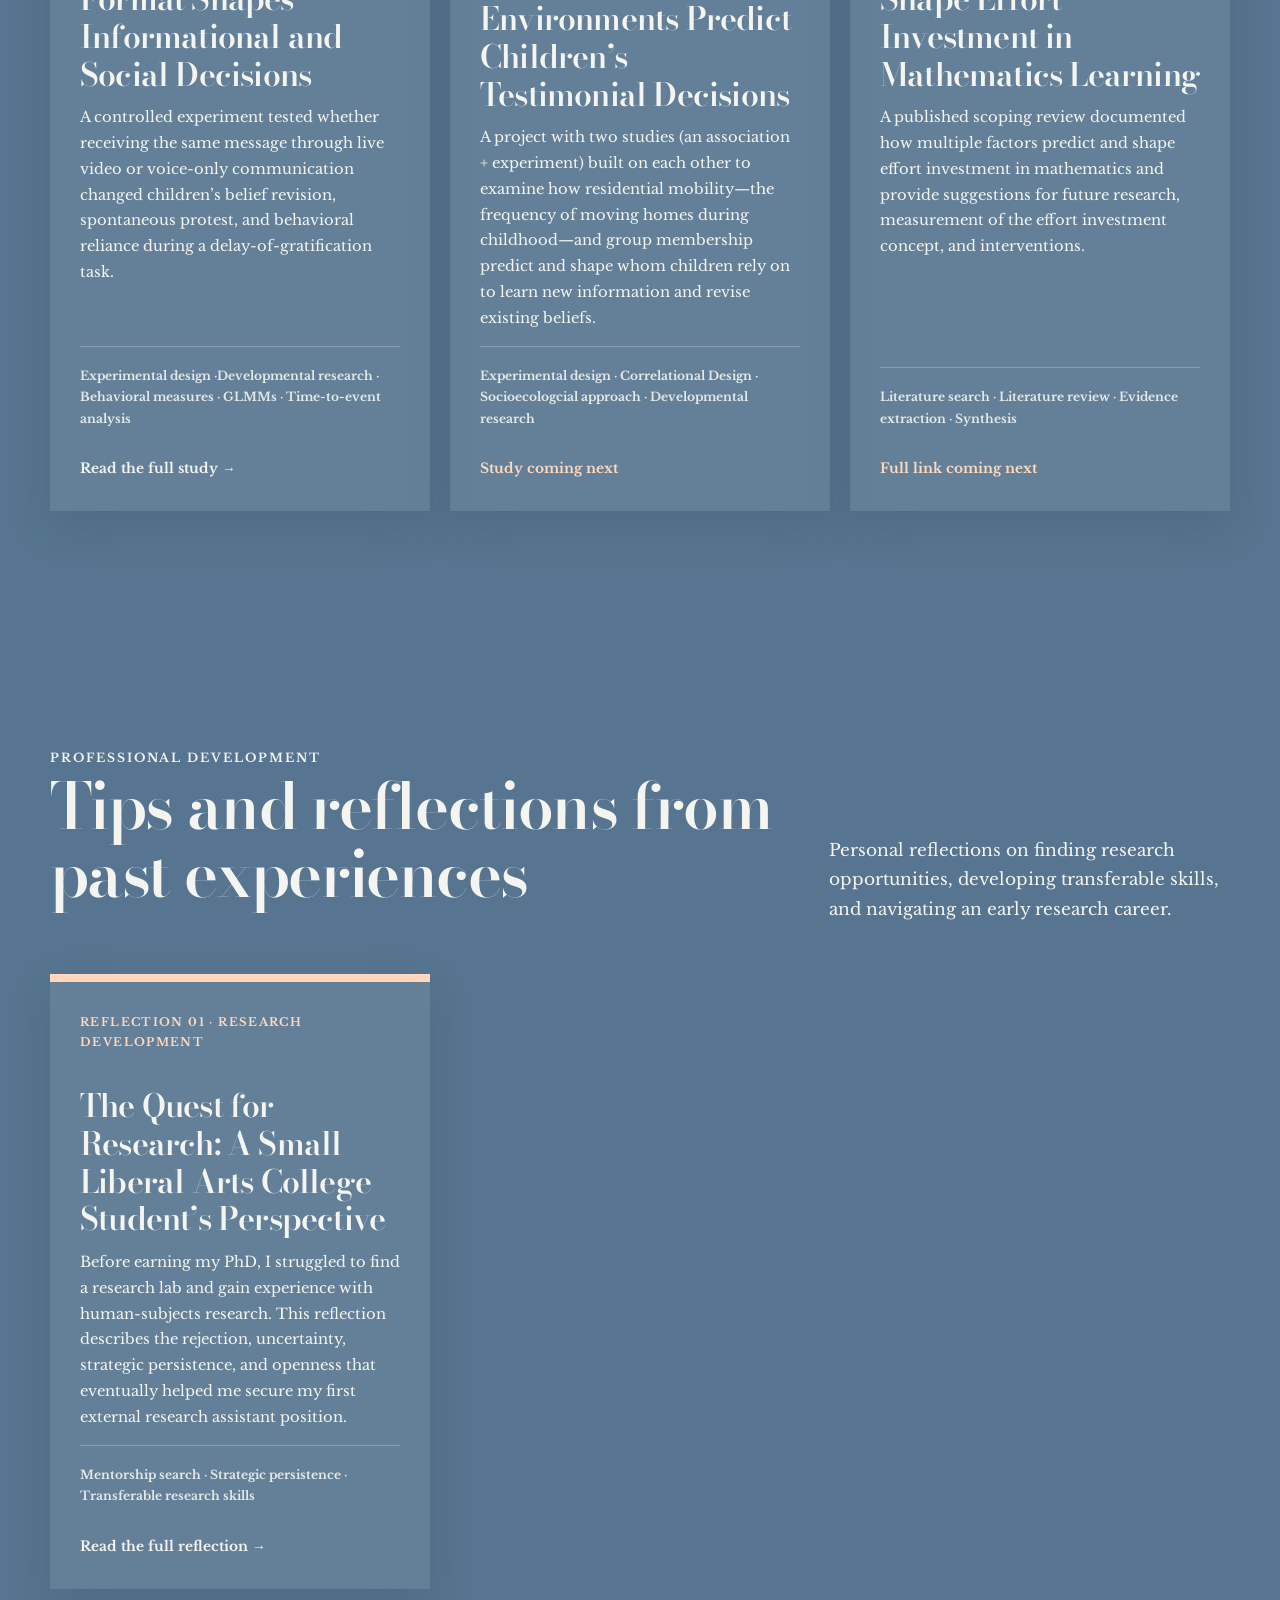
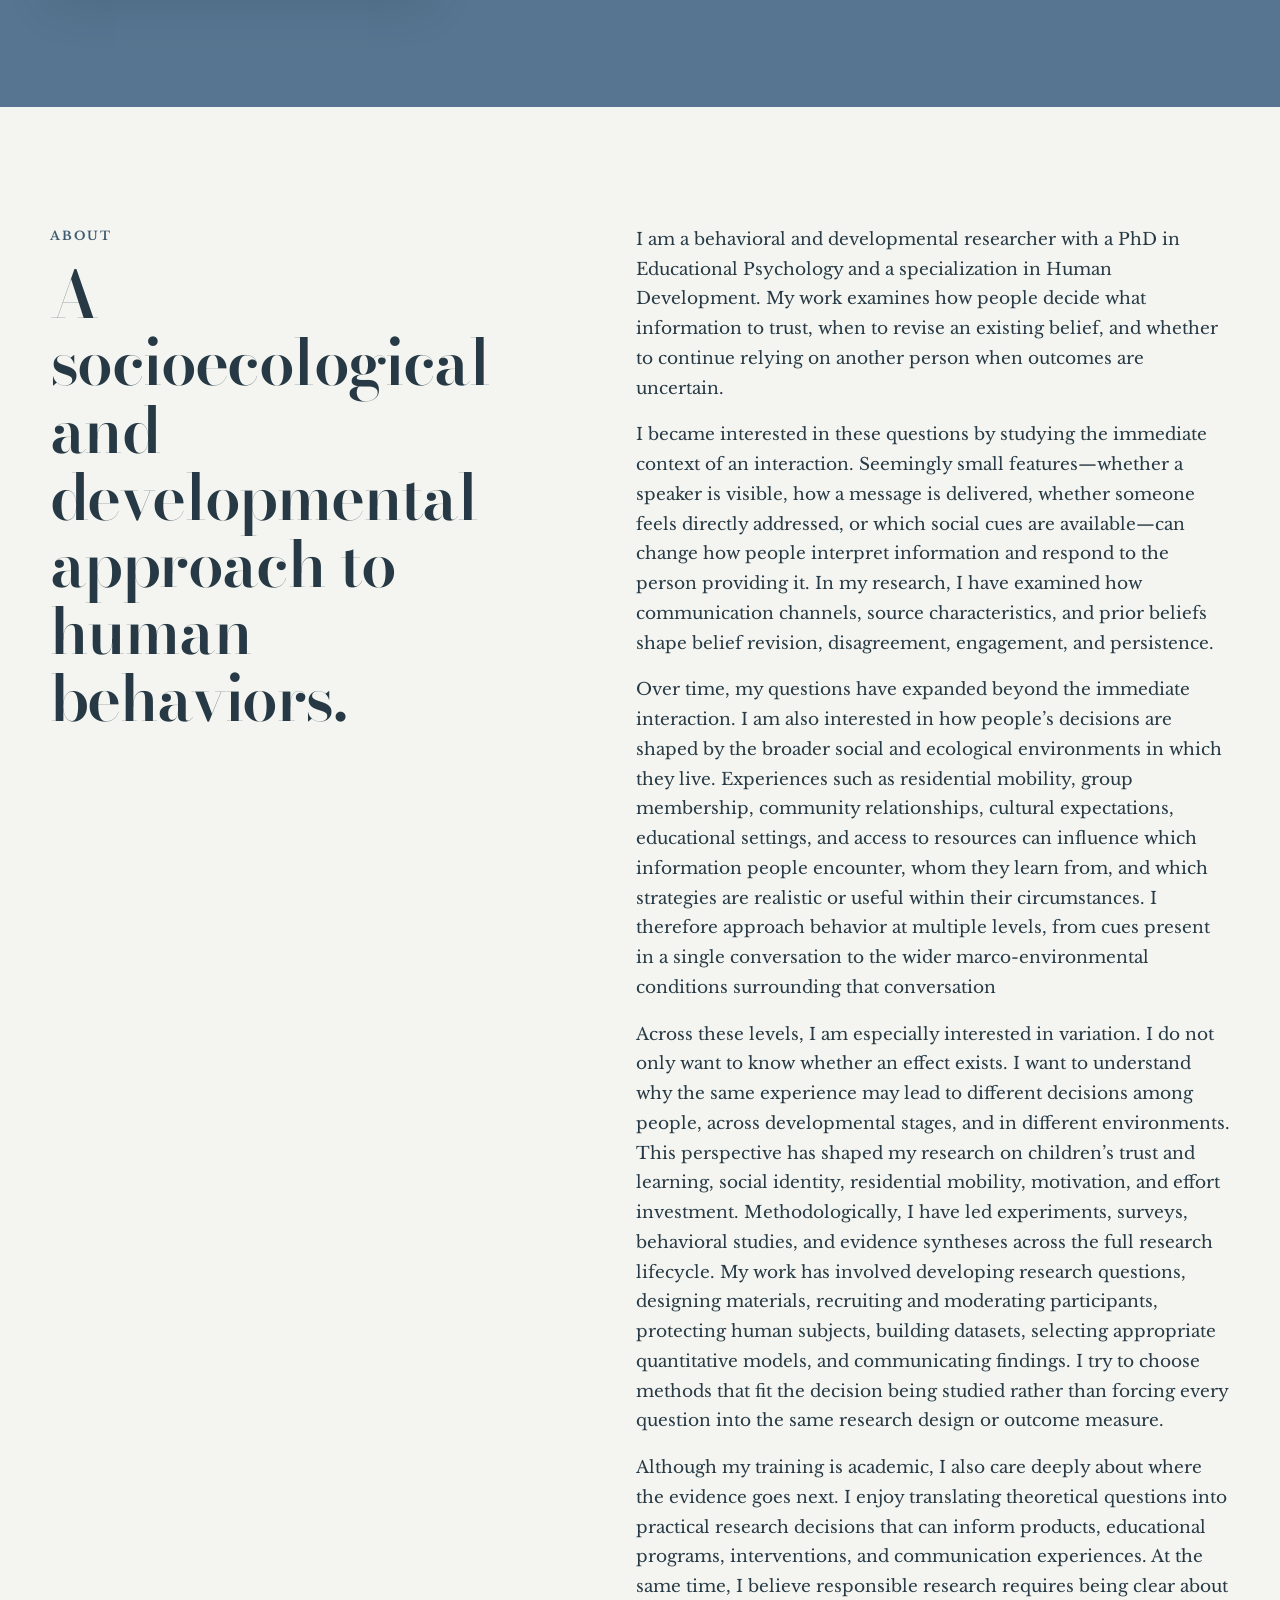
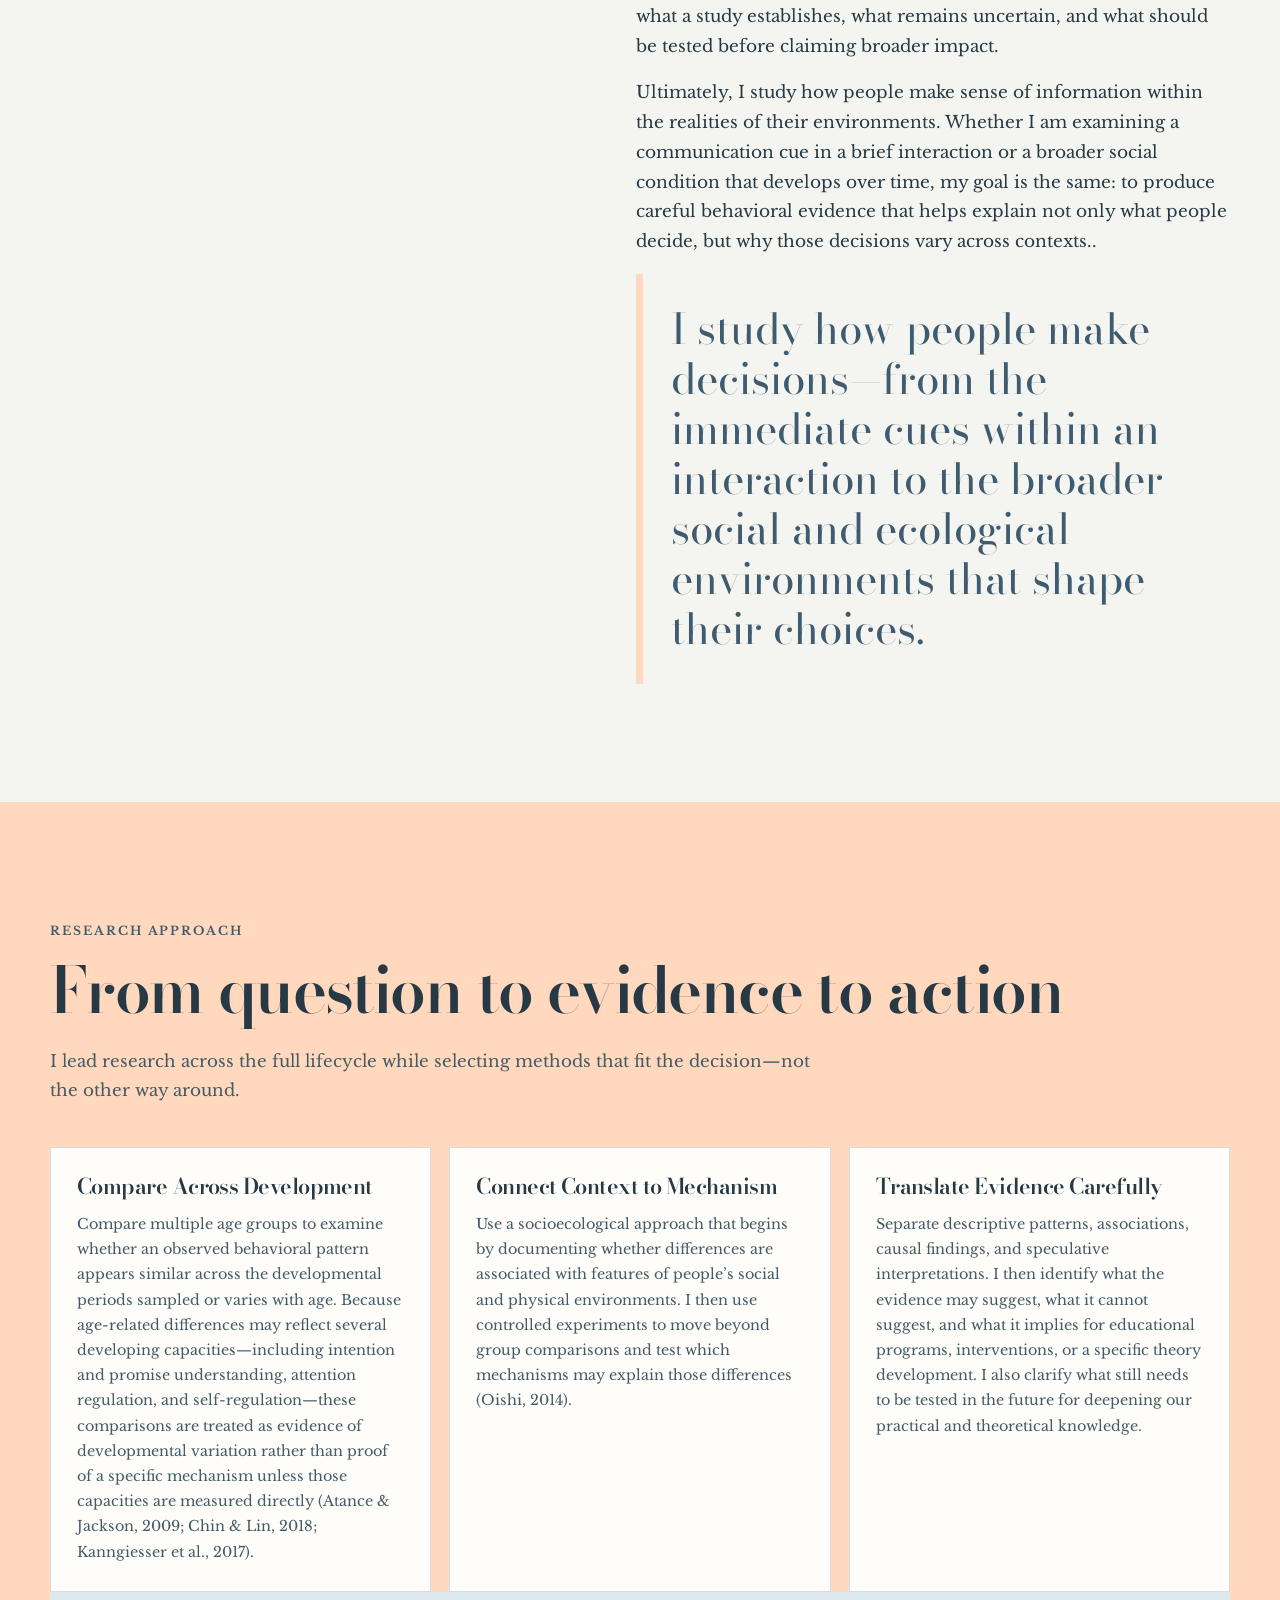
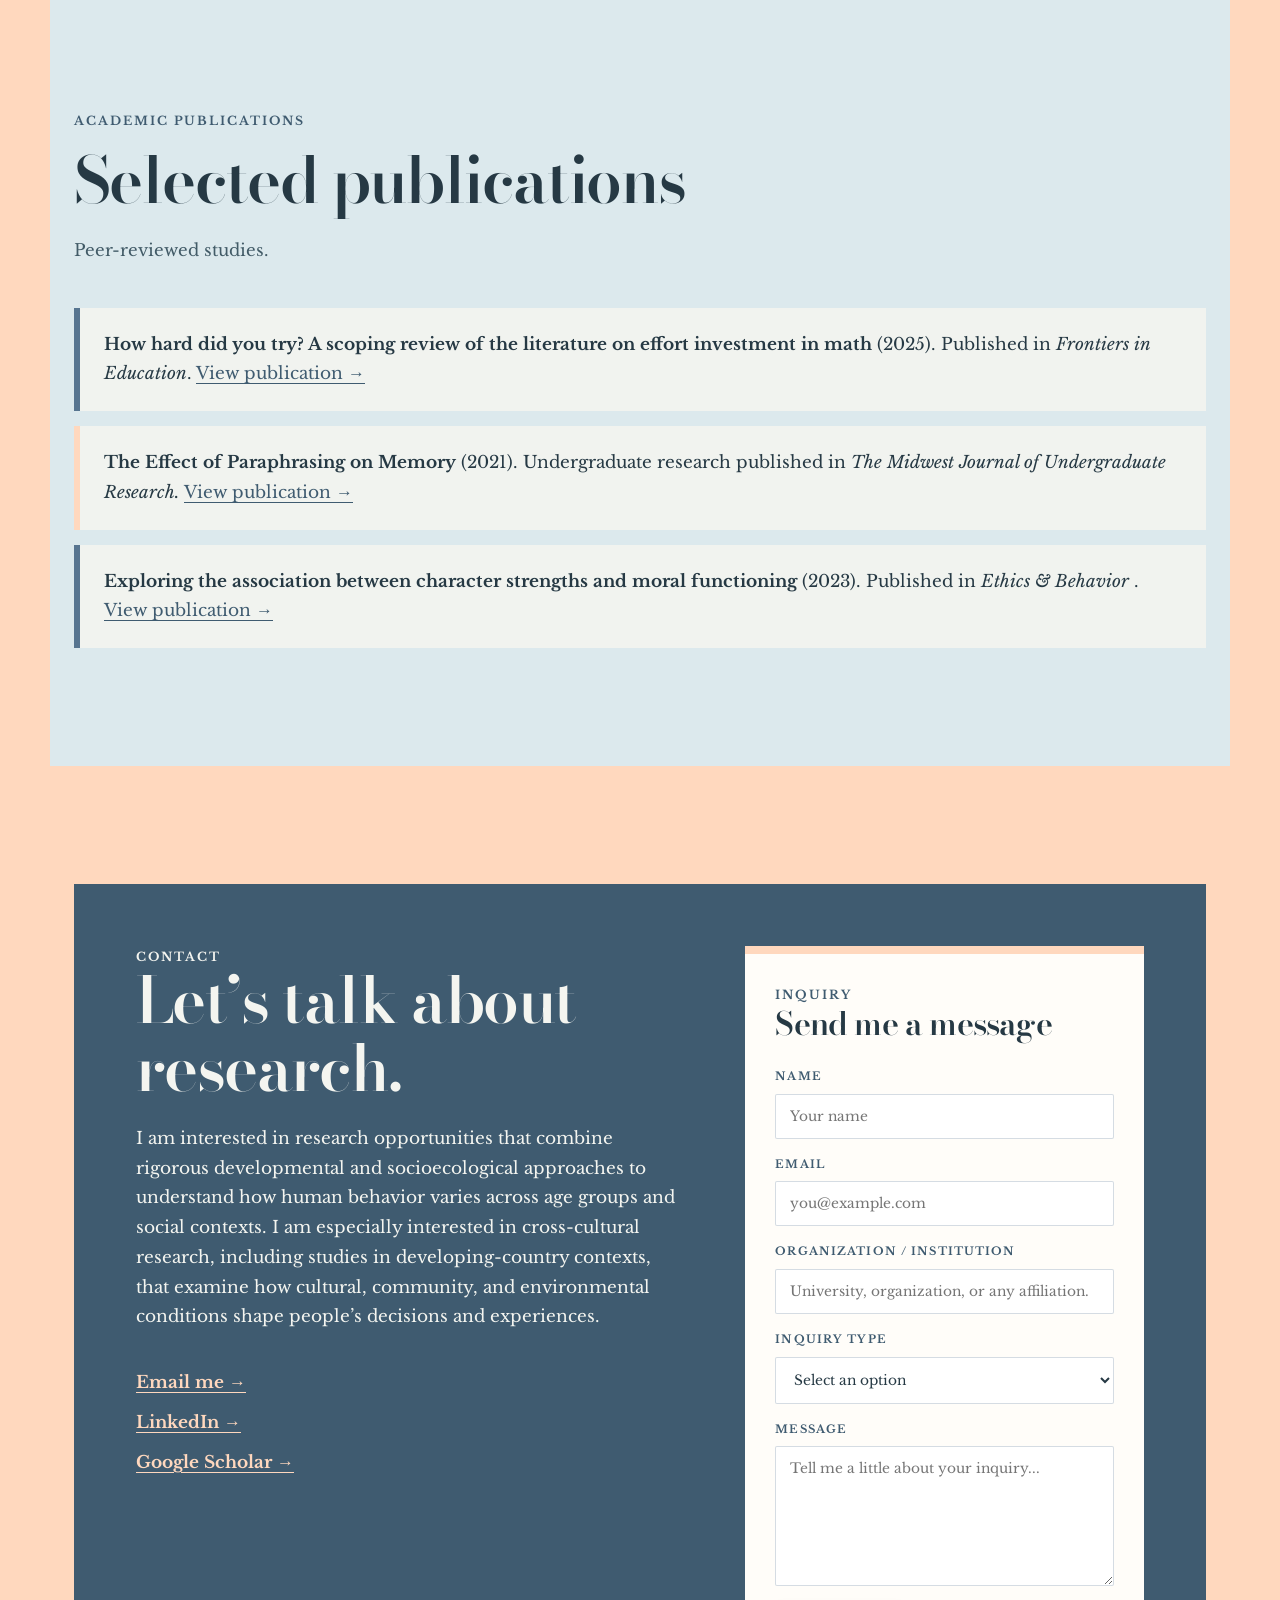
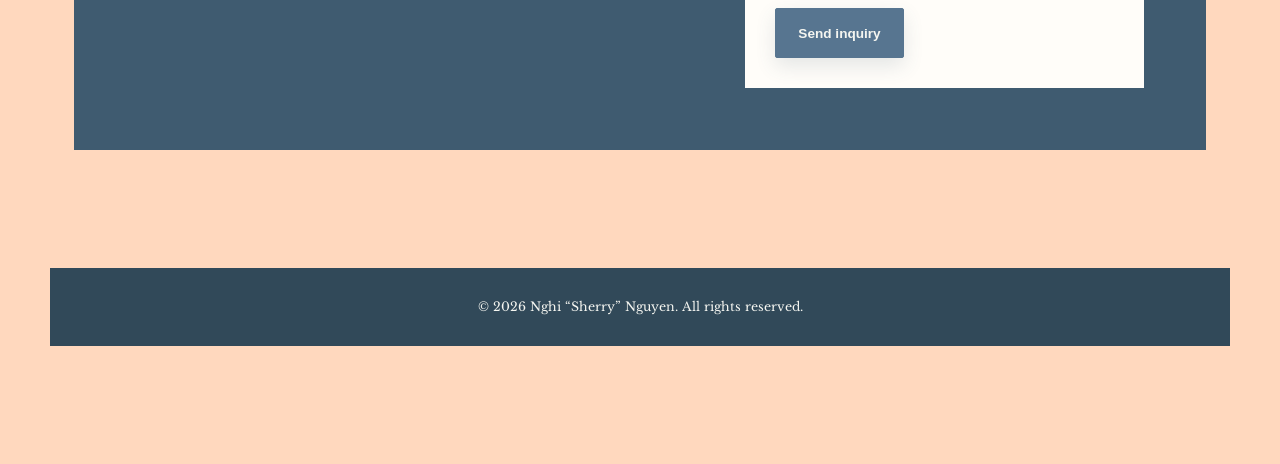
==== commit c8c8b7e3: "Update index.html" ====
--- a/index.html
+++ b/index.html
@@ -325,7 +325,7 @@
 
         <form
           class="inquiry-form"
-          action="https://formspree.io/f/YOUR-FORM-ID"
+          action="https://formspree.io/f/xeajoybd"
           method="POST"
         >
 
@@ -373,7 +373,7 @@
               type="text"
               id="organization"
               name="organization"
-              placeholder="University, organization, company, etc."
+              placeholder="University, organization, or any affiliation."
             >
 
           </div>
@@ -400,7 +400,7 @@
               </option>
 
               <option value="research-opportunity">
-                Research opportunity
+                Personal questions
               </option>
 
               <option value="cross-cultural-research">
@@ -408,11 +408,11 @@
               </option>
 
               <option value="speaking-teaching">
-                Speaking / teaching
+                Speaking/Talk/Seminar/Teaching
               </option>
 
               <option value="student-question">
-                Student / research career question
+                Student/research career question
               </option>
 
               <option value="other">
--- a/themestyles.css
+++ b/themestyles.css
@@ -949,3 +949,122 @@
 .giscus-comments iframe {
   width: 100% !important;
 }
+
+
+/* =========================================
+   CONTACT + INQUIRY FORM
+   ========================================= */
+
+.contact-panel {
+  display: grid;
+  grid-template-columns: minmax(0, 1.15fr) minmax(340px, 0.85fr);
+  gap: 70px;
+  align-items: start;
+}
+
+.contact-copy h2,
+.contact-copy p {
+  color: var(--off-white);
+}
+
+.contact-copy .eyebrow {
+  color: var(--warm-beige);
+}
+
+.contact-links {
+  display: flex;
+  flex-direction: column;
+  align-items: flex-start;
+  gap: 10px;
+  margin-top: 36px;
+}
+
+.contact-links a {
+  color: var(--peach);
+  font-weight: 700;
+}
+
+
+/* Inquiry box */
+
+.inquiry-box {
+  padding: 30px;
+  background: var(--paper);
+  border-top: 8px solid var(--peach);
+}
+
+.inquiry-box .eyebrow {
+  color: var(--slate-dark);
+}
+
+.inquiry-box h3 {
+  margin-bottom: 24px;
+  color: var(--ink);
+}
+
+
+/* Form */
+
+.inquiry-form {
+  display: flex;
+  flex-direction: column;
+  gap: 16px;
+}
+
+.form-field {
+  display: flex;
+  flex-direction: column;
+  gap: 7px;
+}
+
+.inquiry-form label {
+  color: var(--slate-dark);
+  font-size: 0.7rem;
+  font-weight: 700;
+  letter-spacing: 0.1em;
+  text-transform: uppercase;
+}
+
+.inquiry-form input,
+.inquiry-form select,
+.inquiry-form textarea {
+  width: 100%;
+  padding: 13px 14px;
+
+  color: var(--ink);
+  background: #ffffff;
+
+  border: 1px solid var(--line);
+  border-radius: 2px;
+
+  font-family: var(--body);
+  font-size: 0.86rem;
+}
+
+.inquiry-form textarea {
+  min-height: 140px;
+  resize: vertical;
+}
+
+.inquiry-form input:focus,
+.inquiry-form select:focus,
+.inquiry-form textarea:focus {
+  border-color: var(--slate);
+  outline: 3px solid rgba(97, 152, 174, 0.18);
+}
+
+.inquiry-submit {
+  width: fit-content;
+  margin-top: 6px;
+  cursor: pointer;
+}
+
+
+/* Mobile */
+
+@media (max-width: 900px) {
+  .contact-panel {
+    grid-template-columns: 1fr;
+    gap: 42px;
+  }
+}
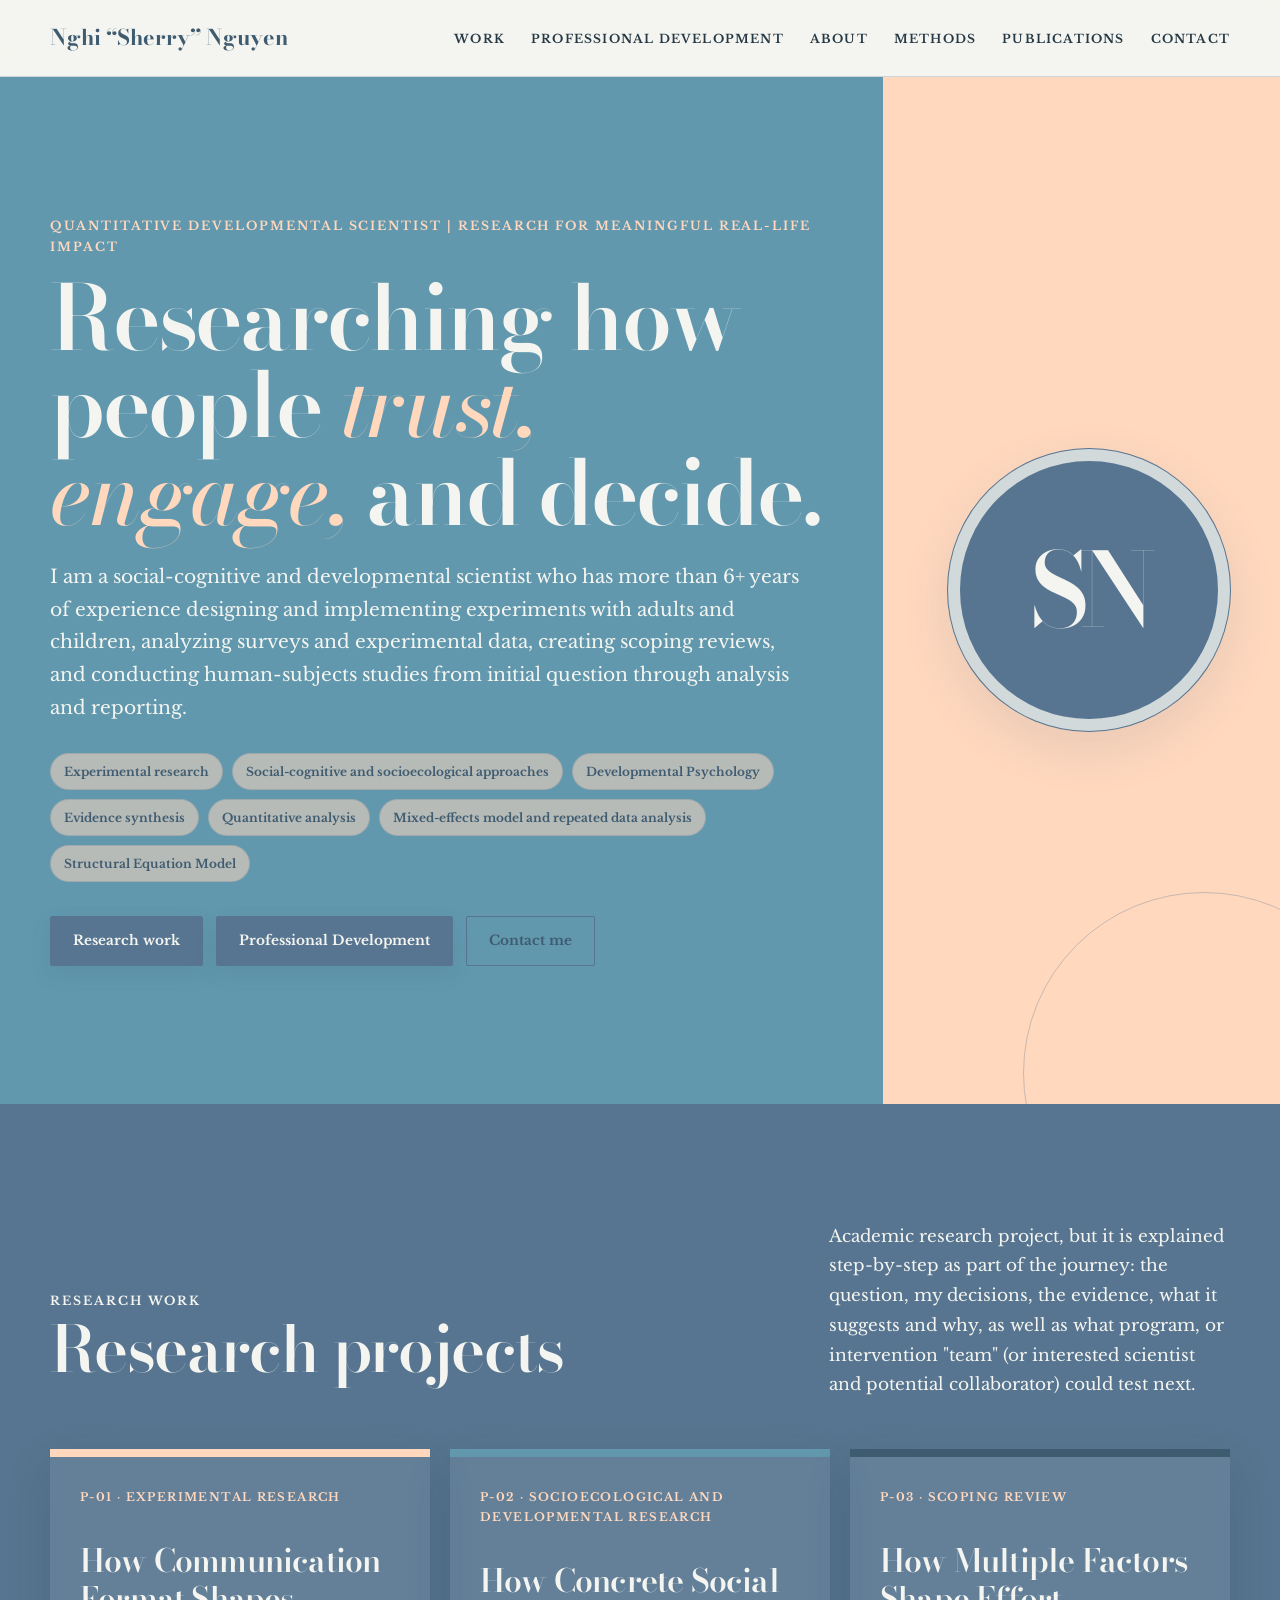
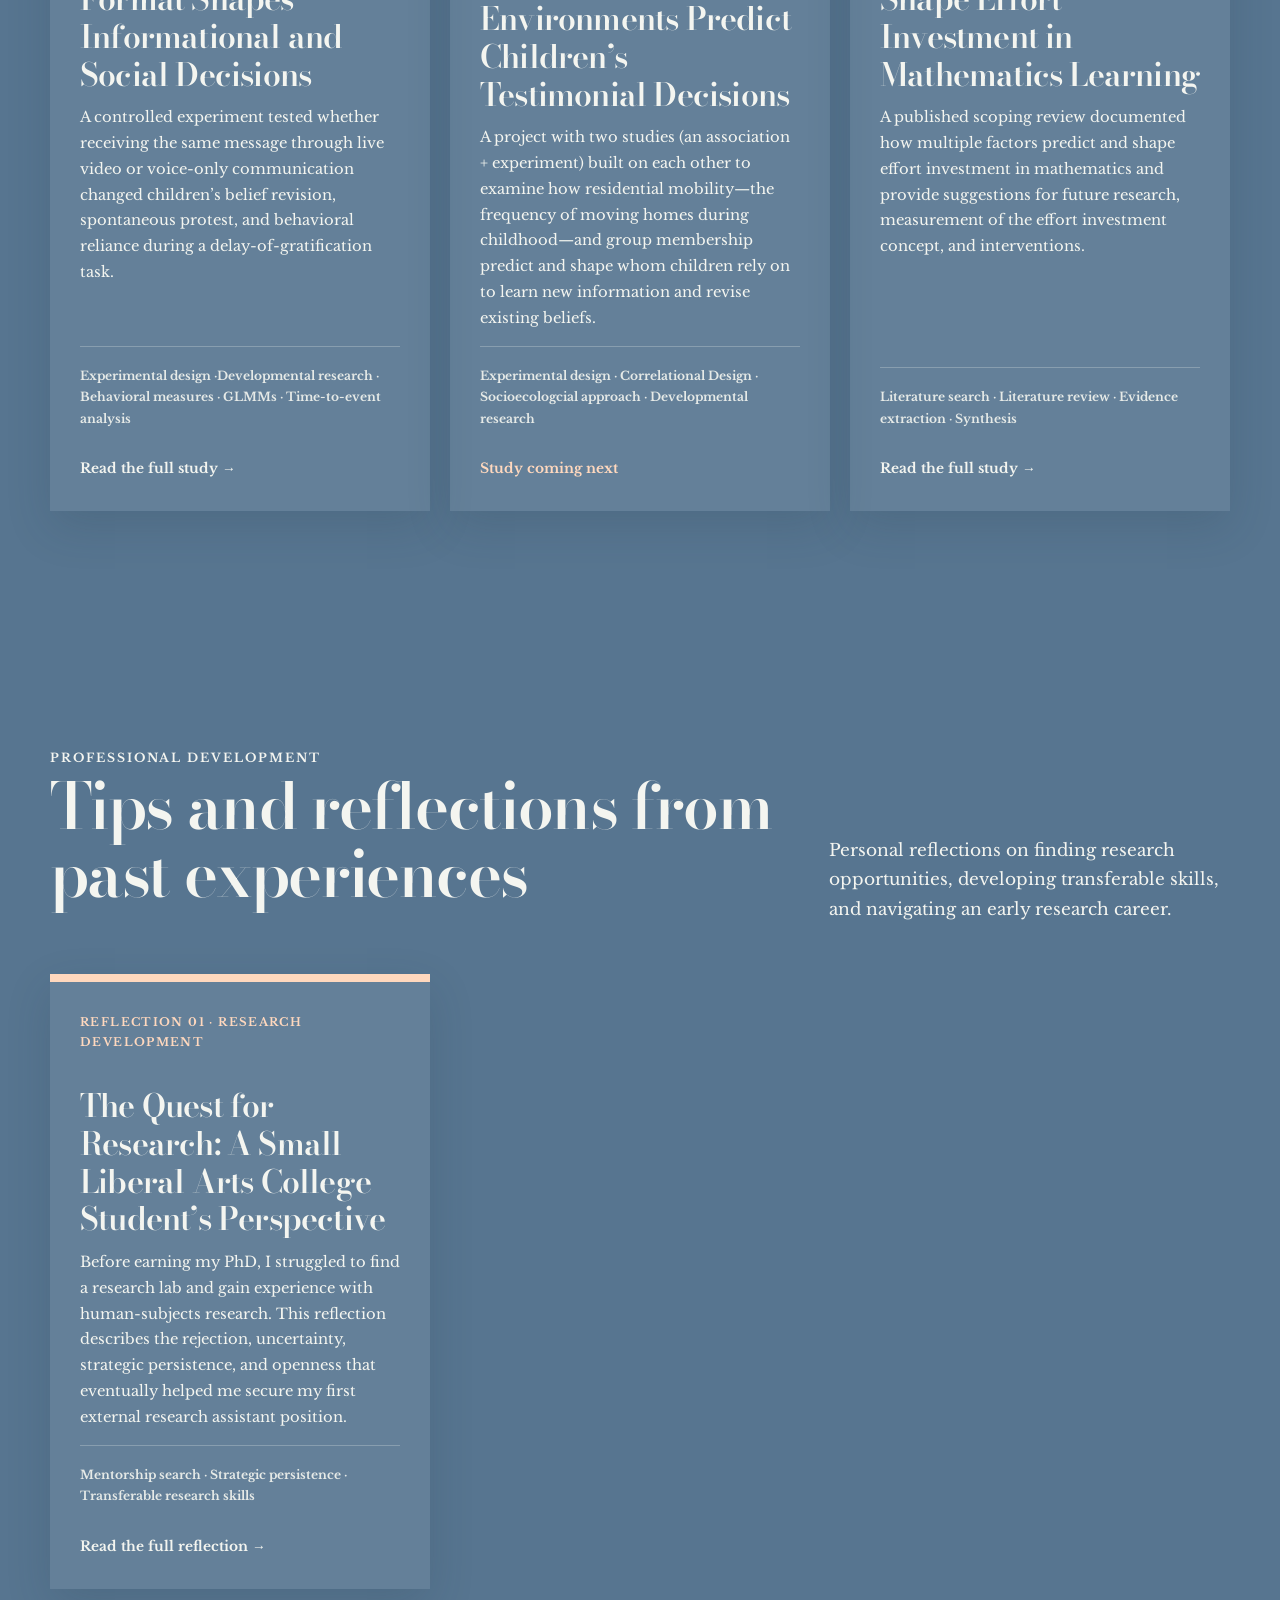
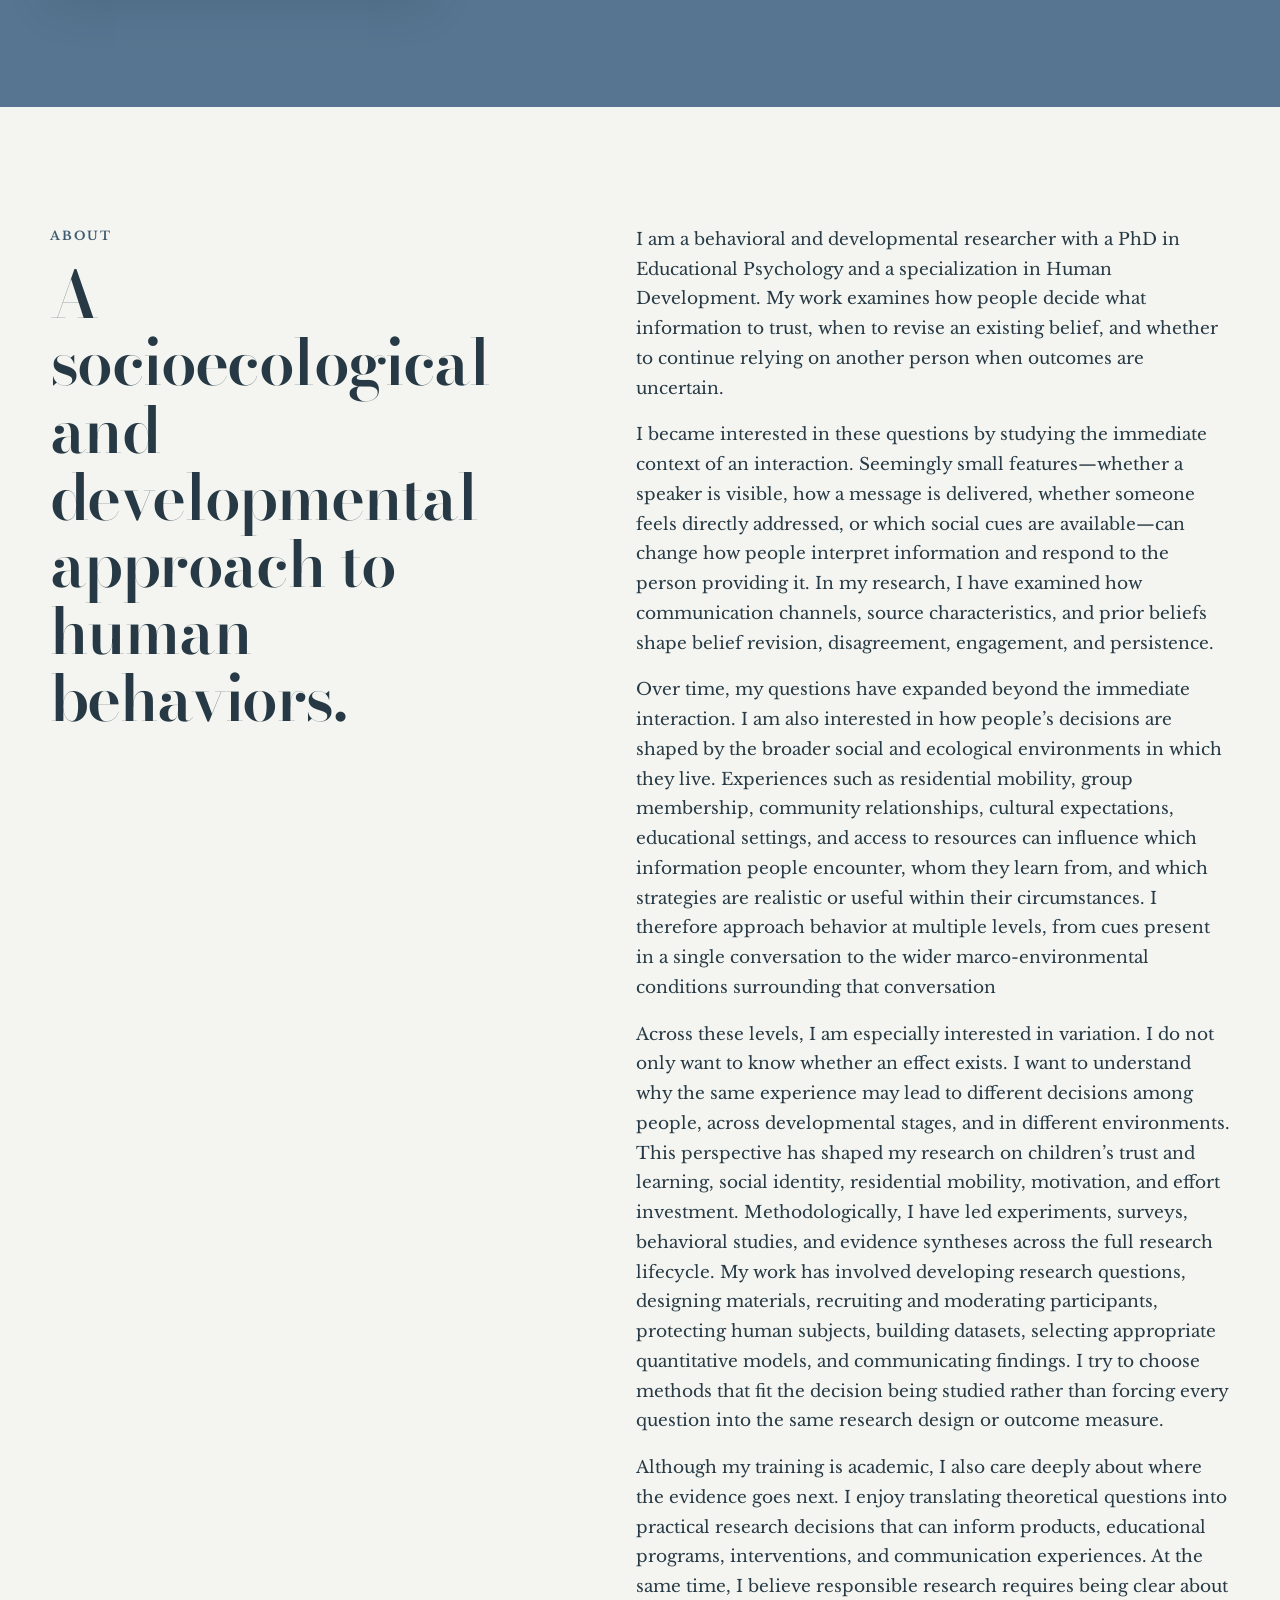
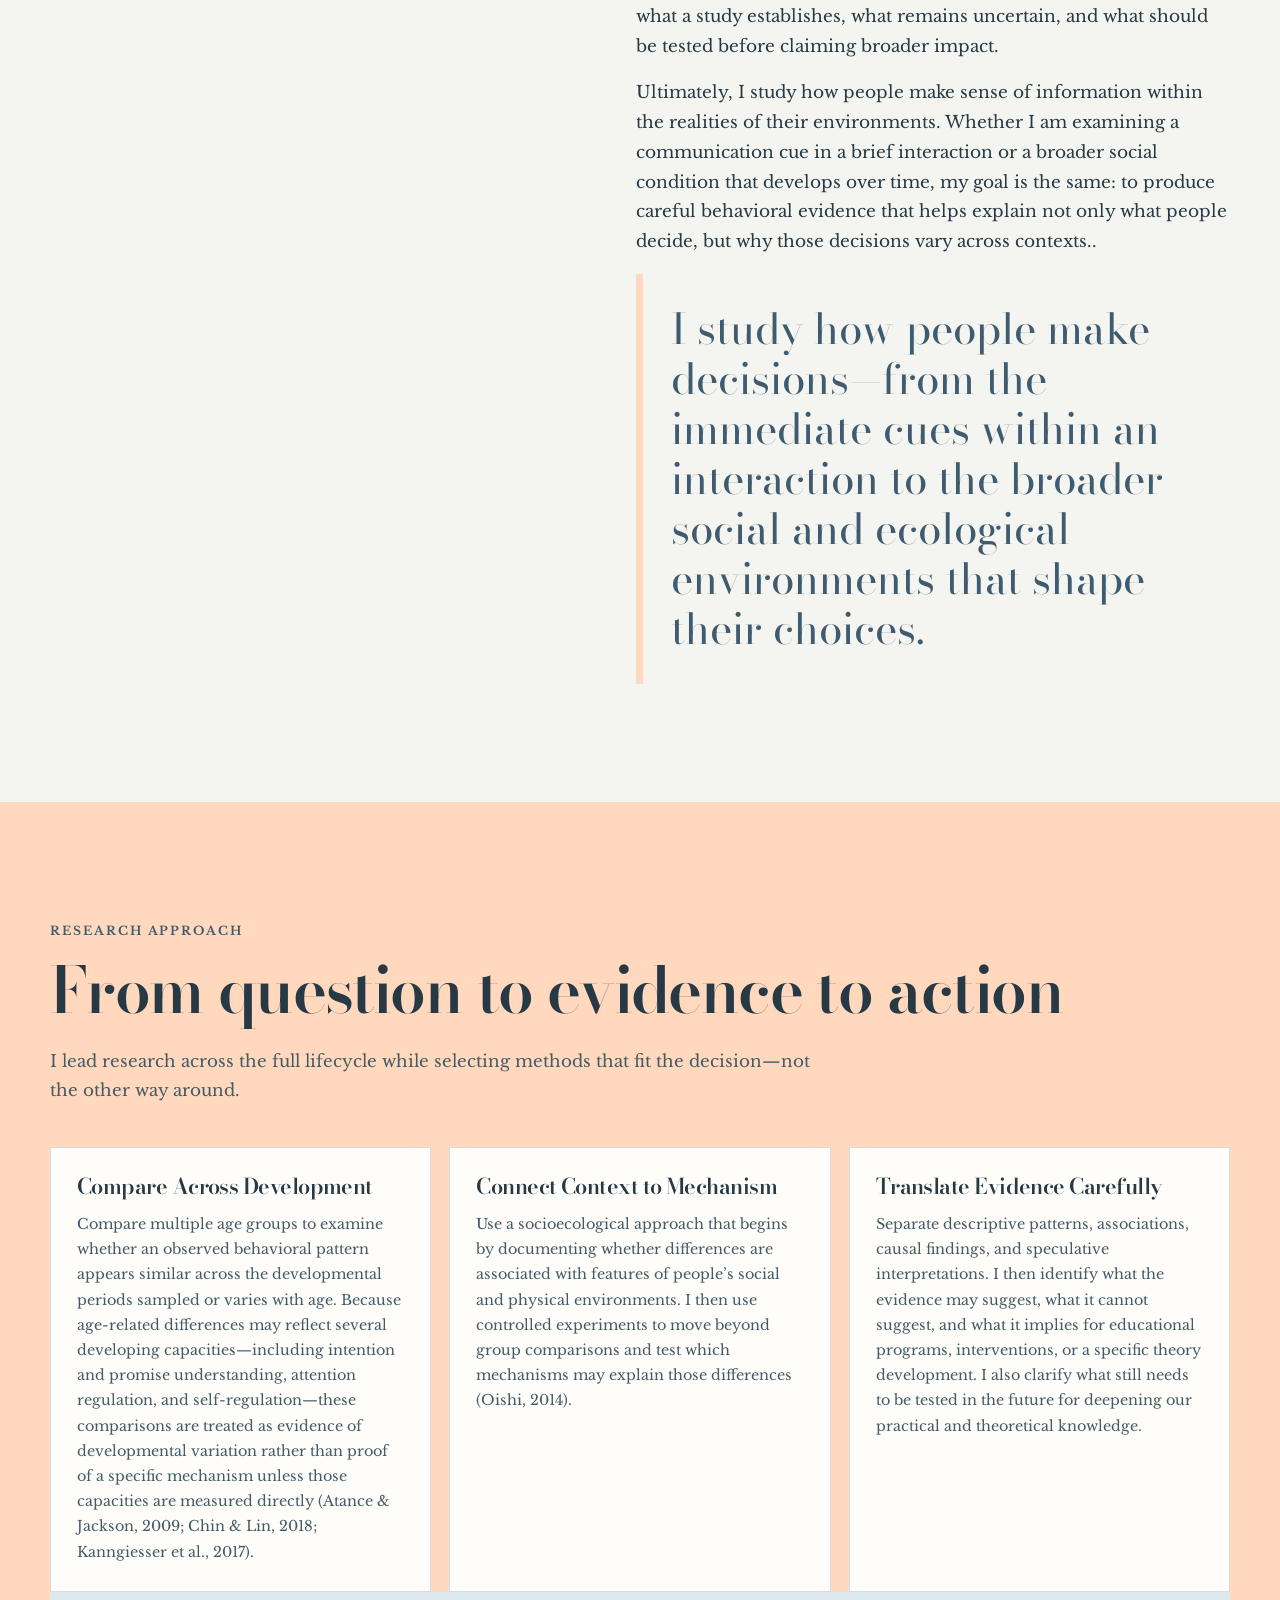
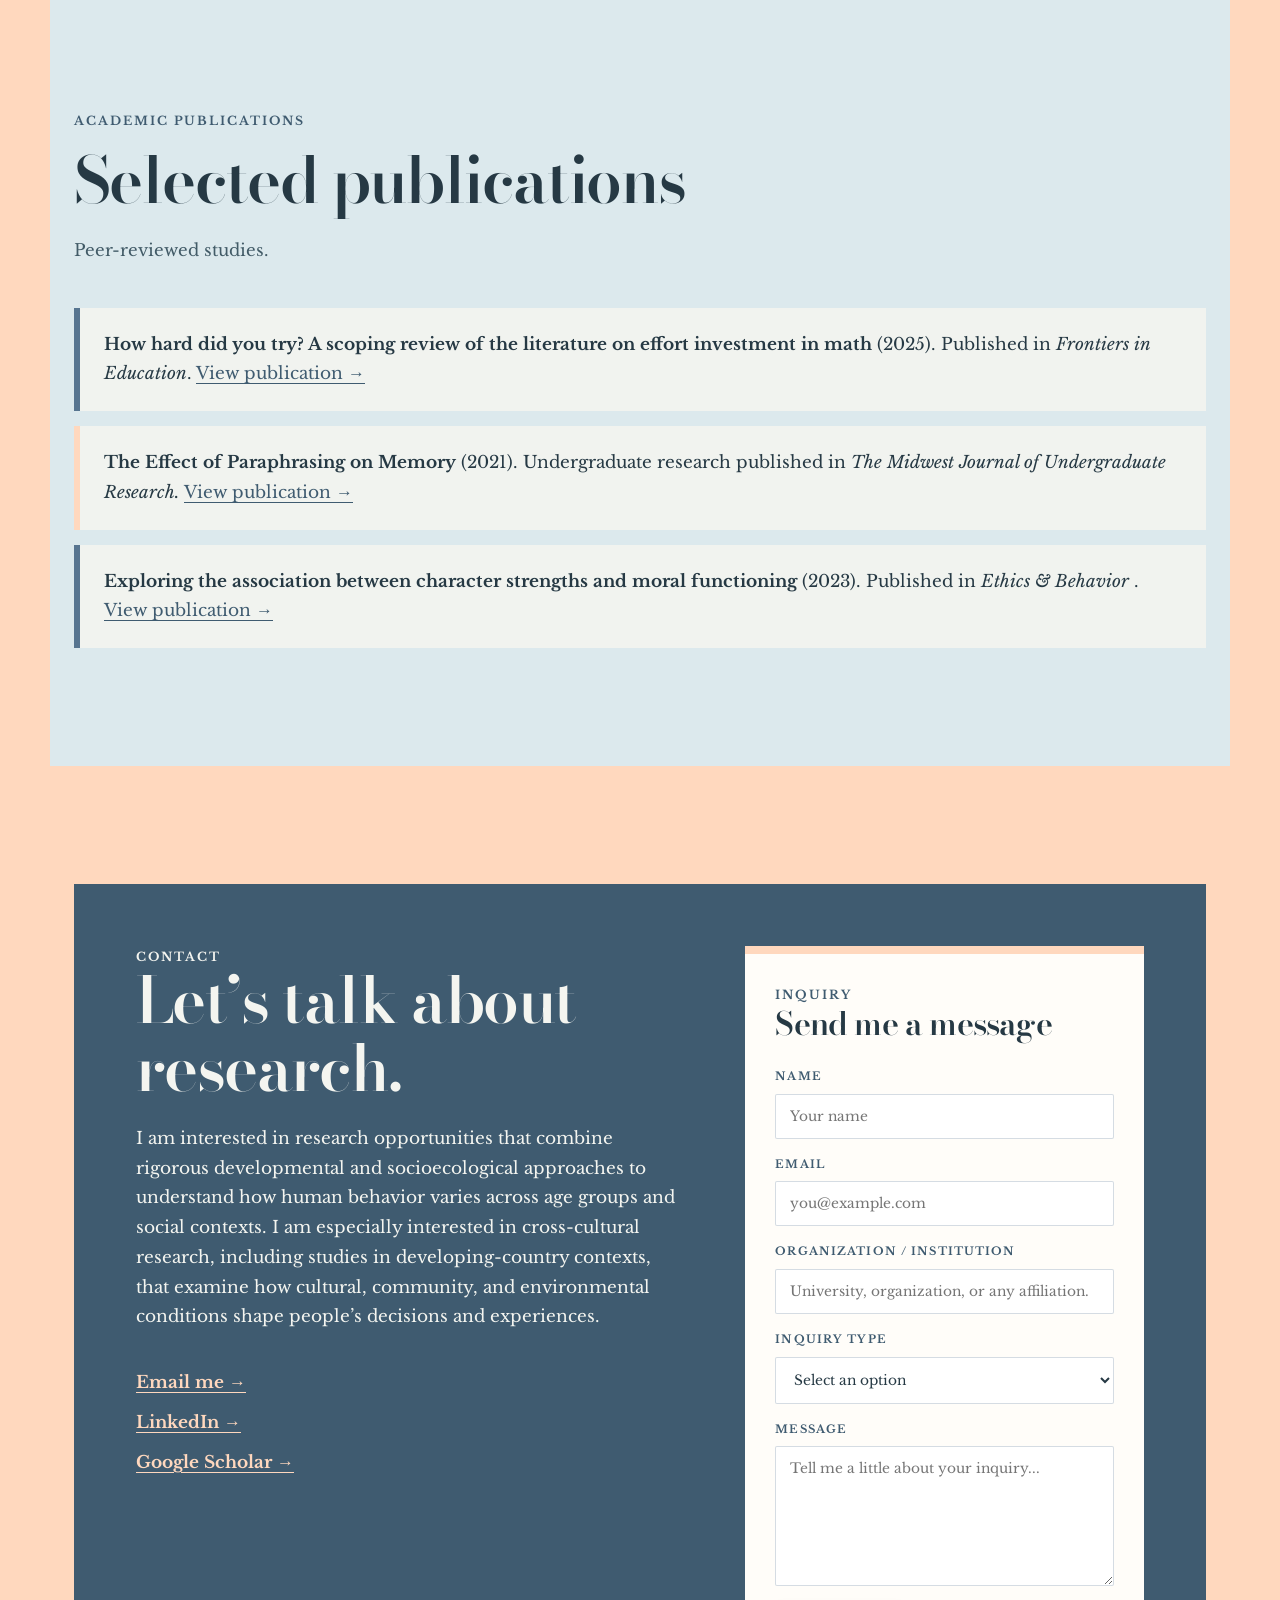
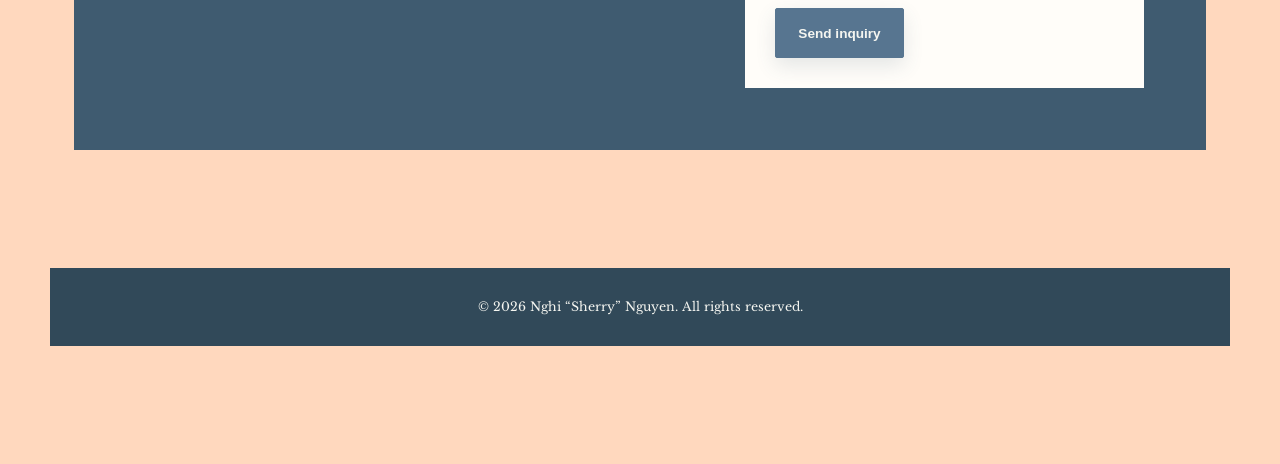
==== commit 0d586289: "Update index.html" ====
--- a/index.html
+++ b/index.html
@@ -119,7 +119,7 @@
               research, measurement of the effort investment concept, and interventions.
             </p>
             <p class="meta">Literature search · Literature review · Evidence extraction · Synthesis</p>
-            <span class="text-link unavailable">Full link coming next</span>
+           <a class="text-link" href="matheffort.html">Read the full study →</a>
           </article>
         </div>
       </div>
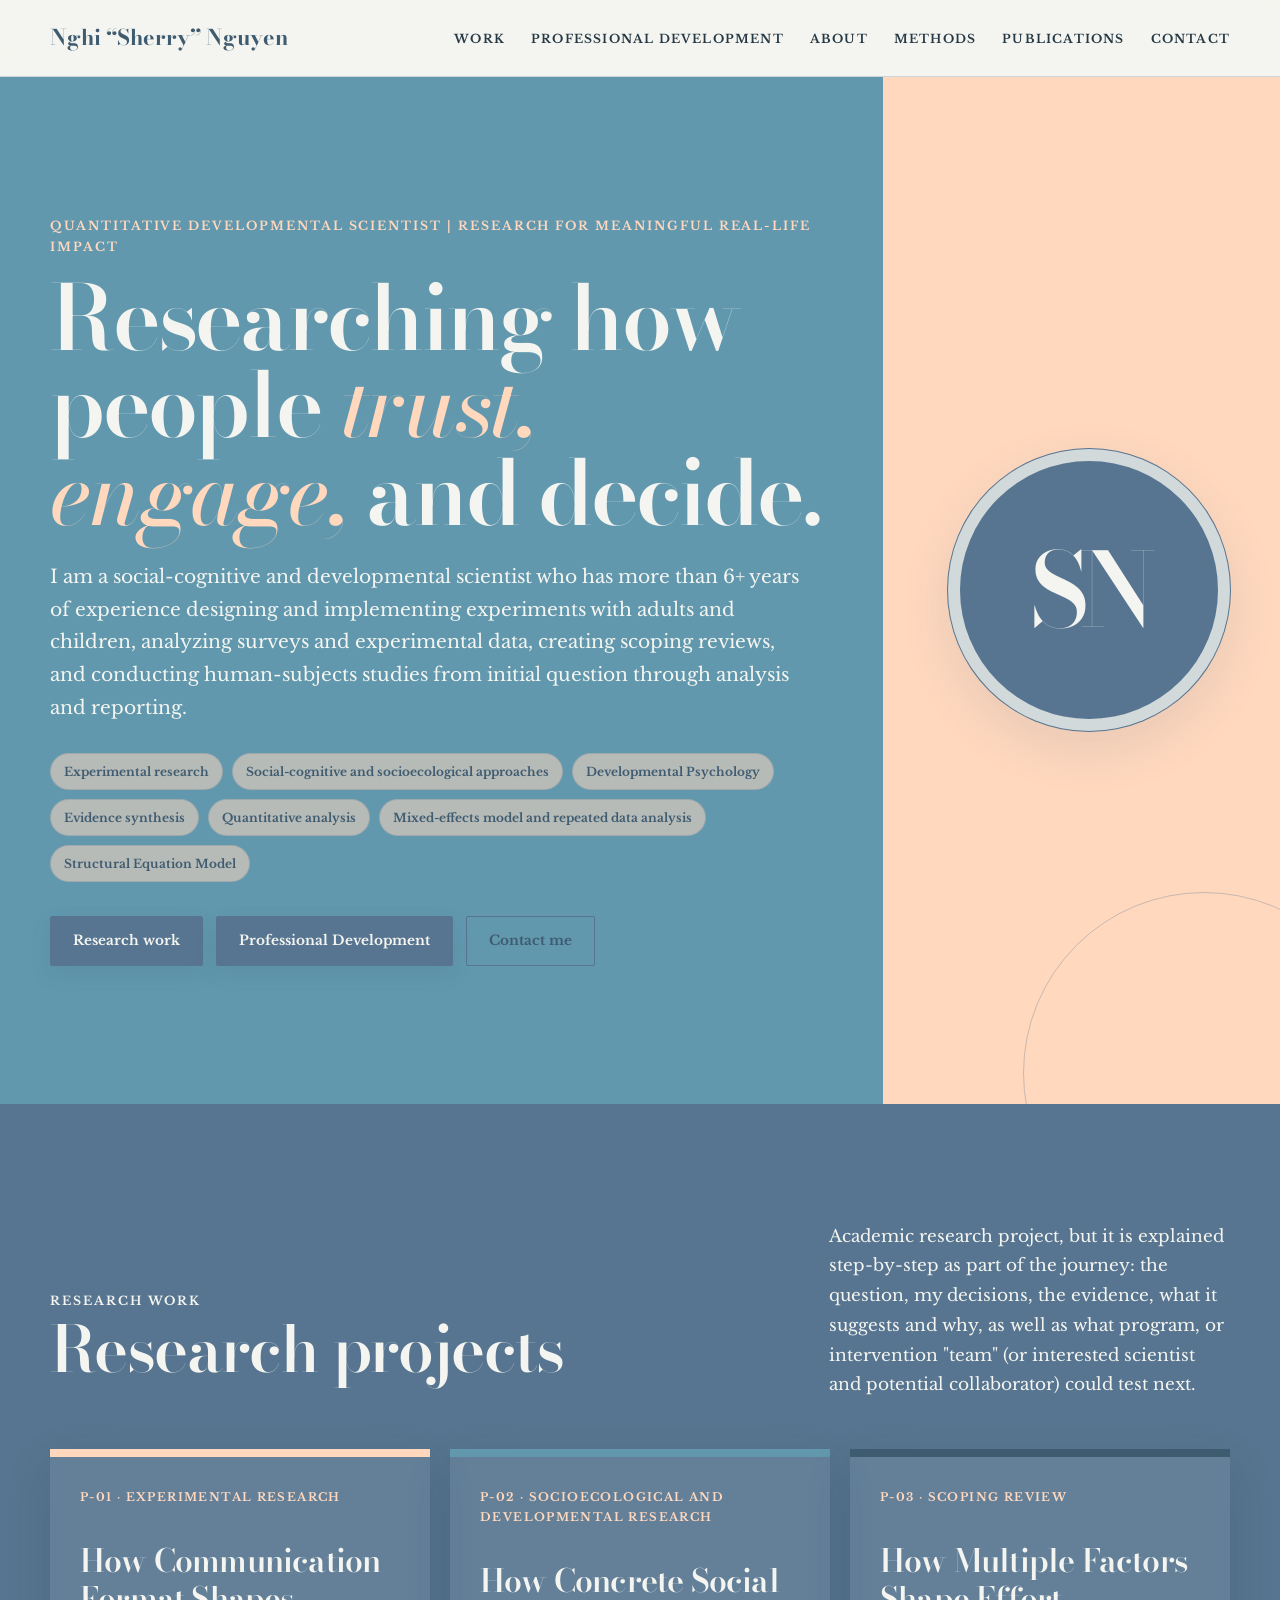
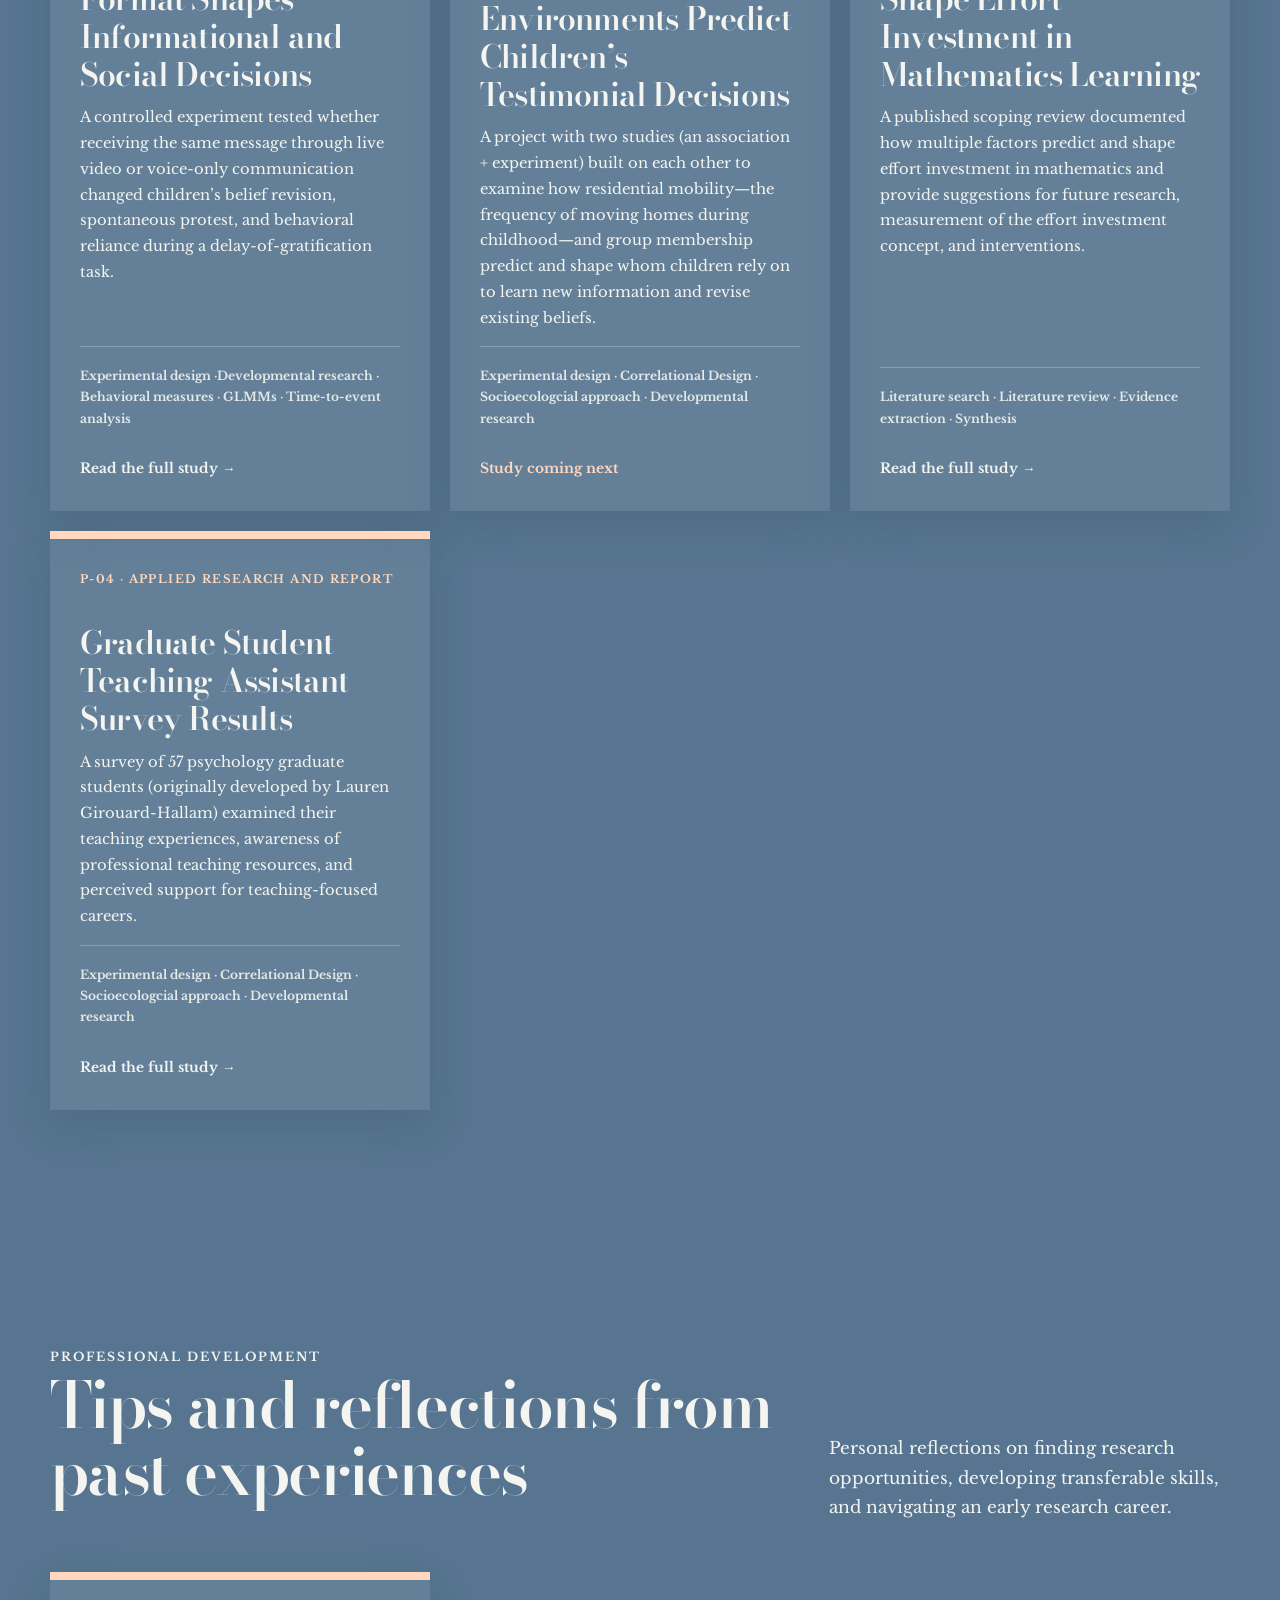
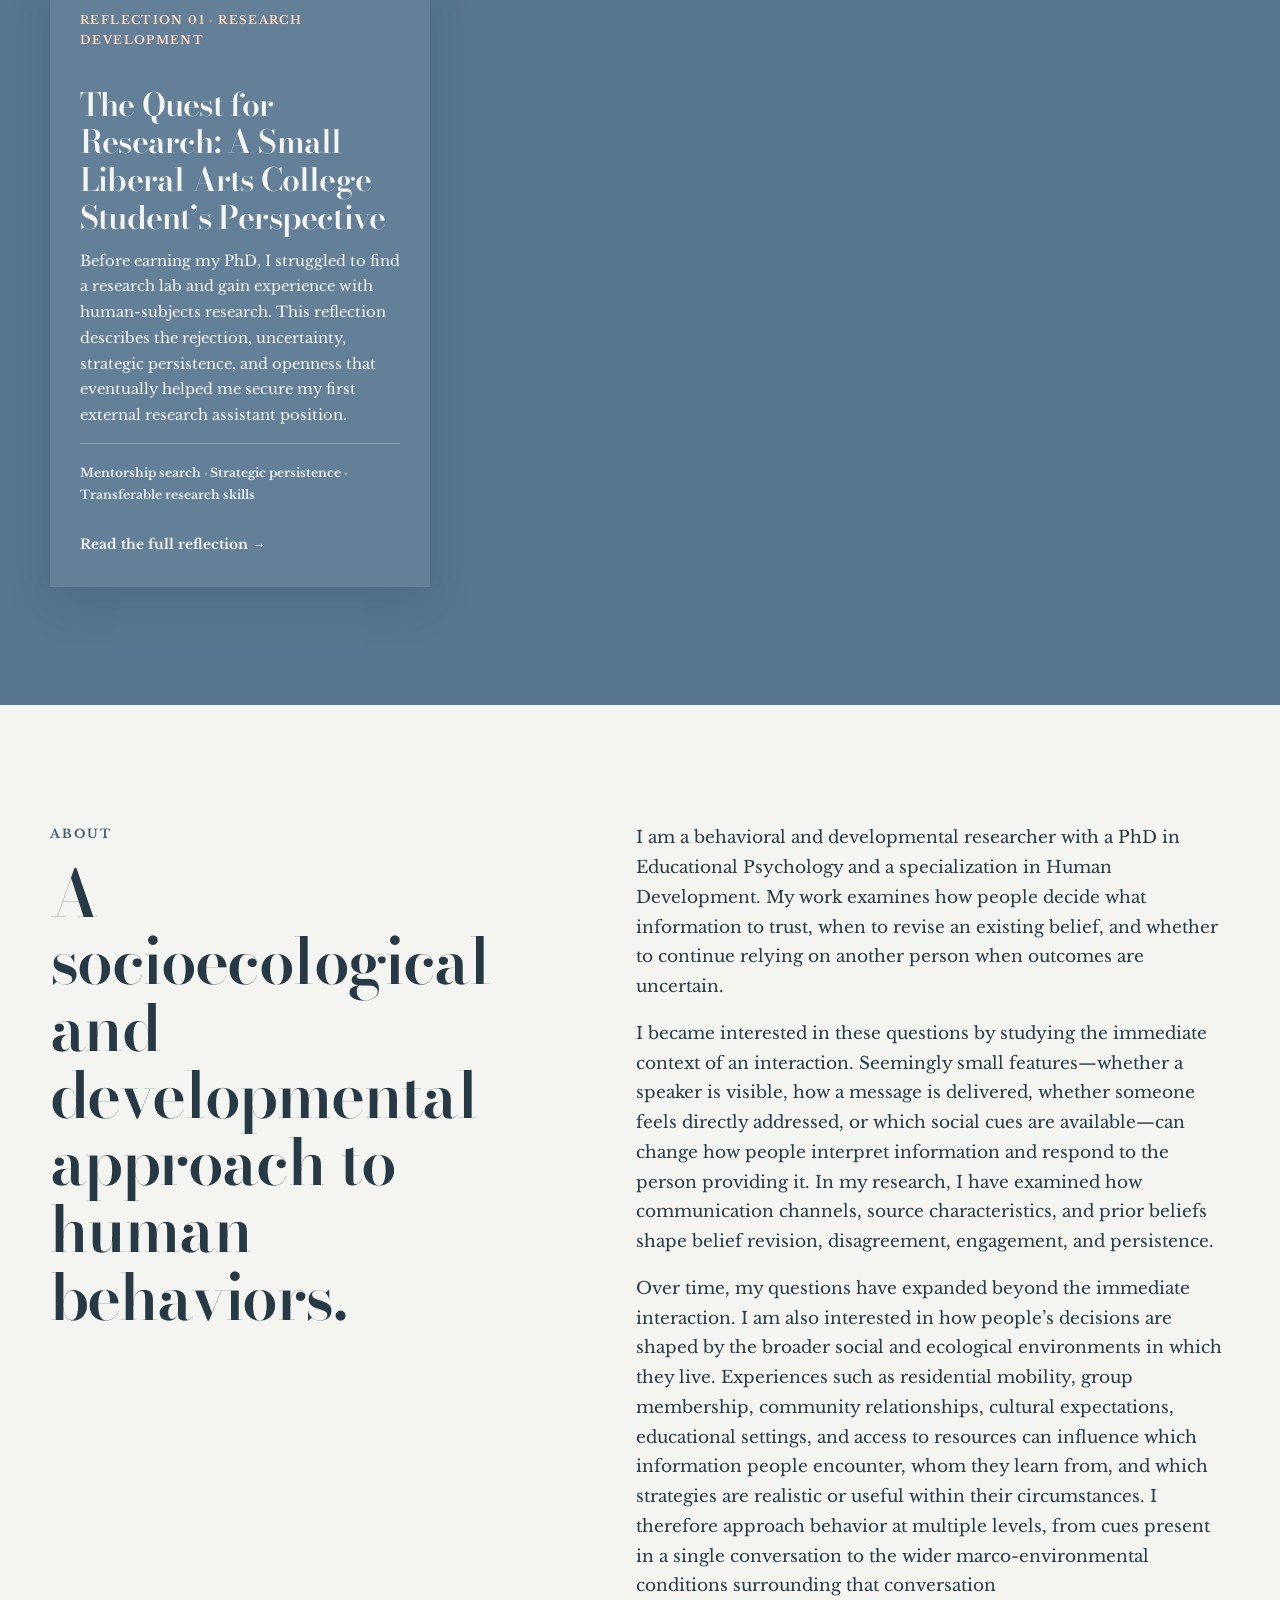
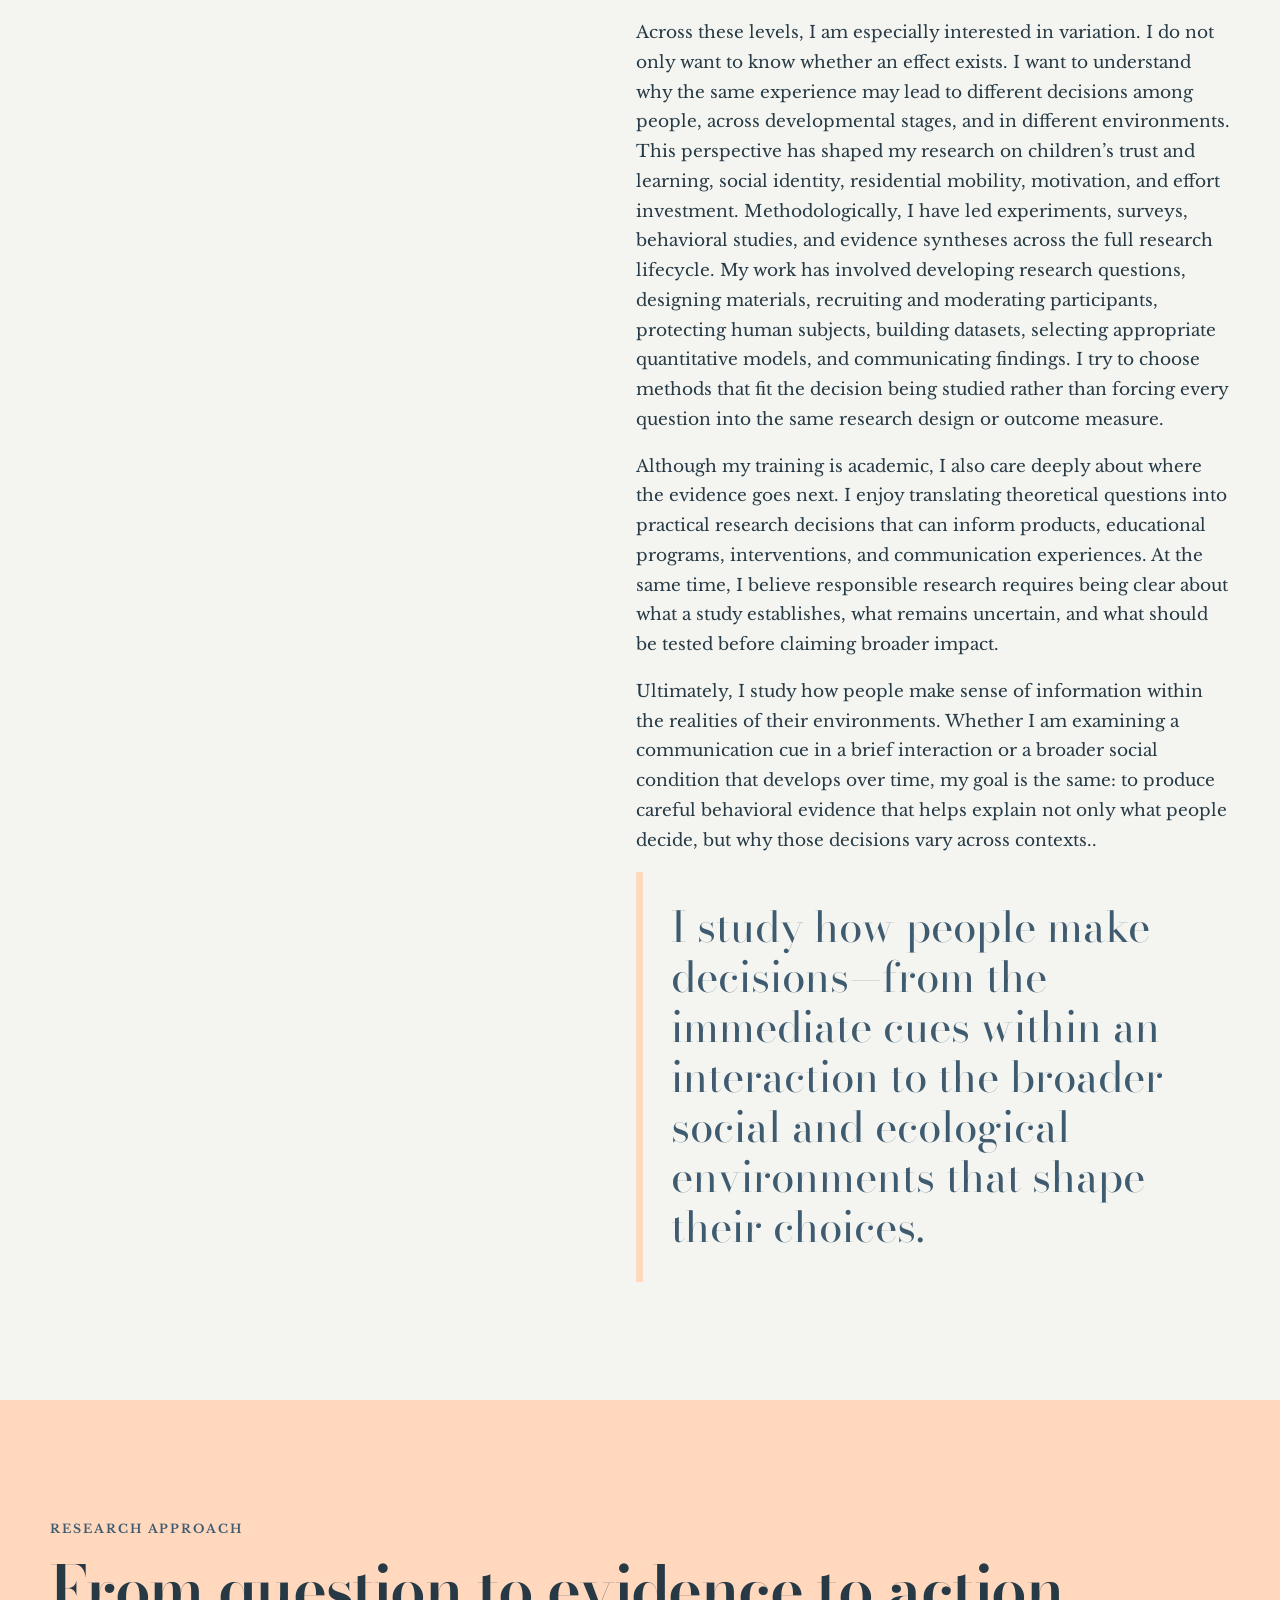
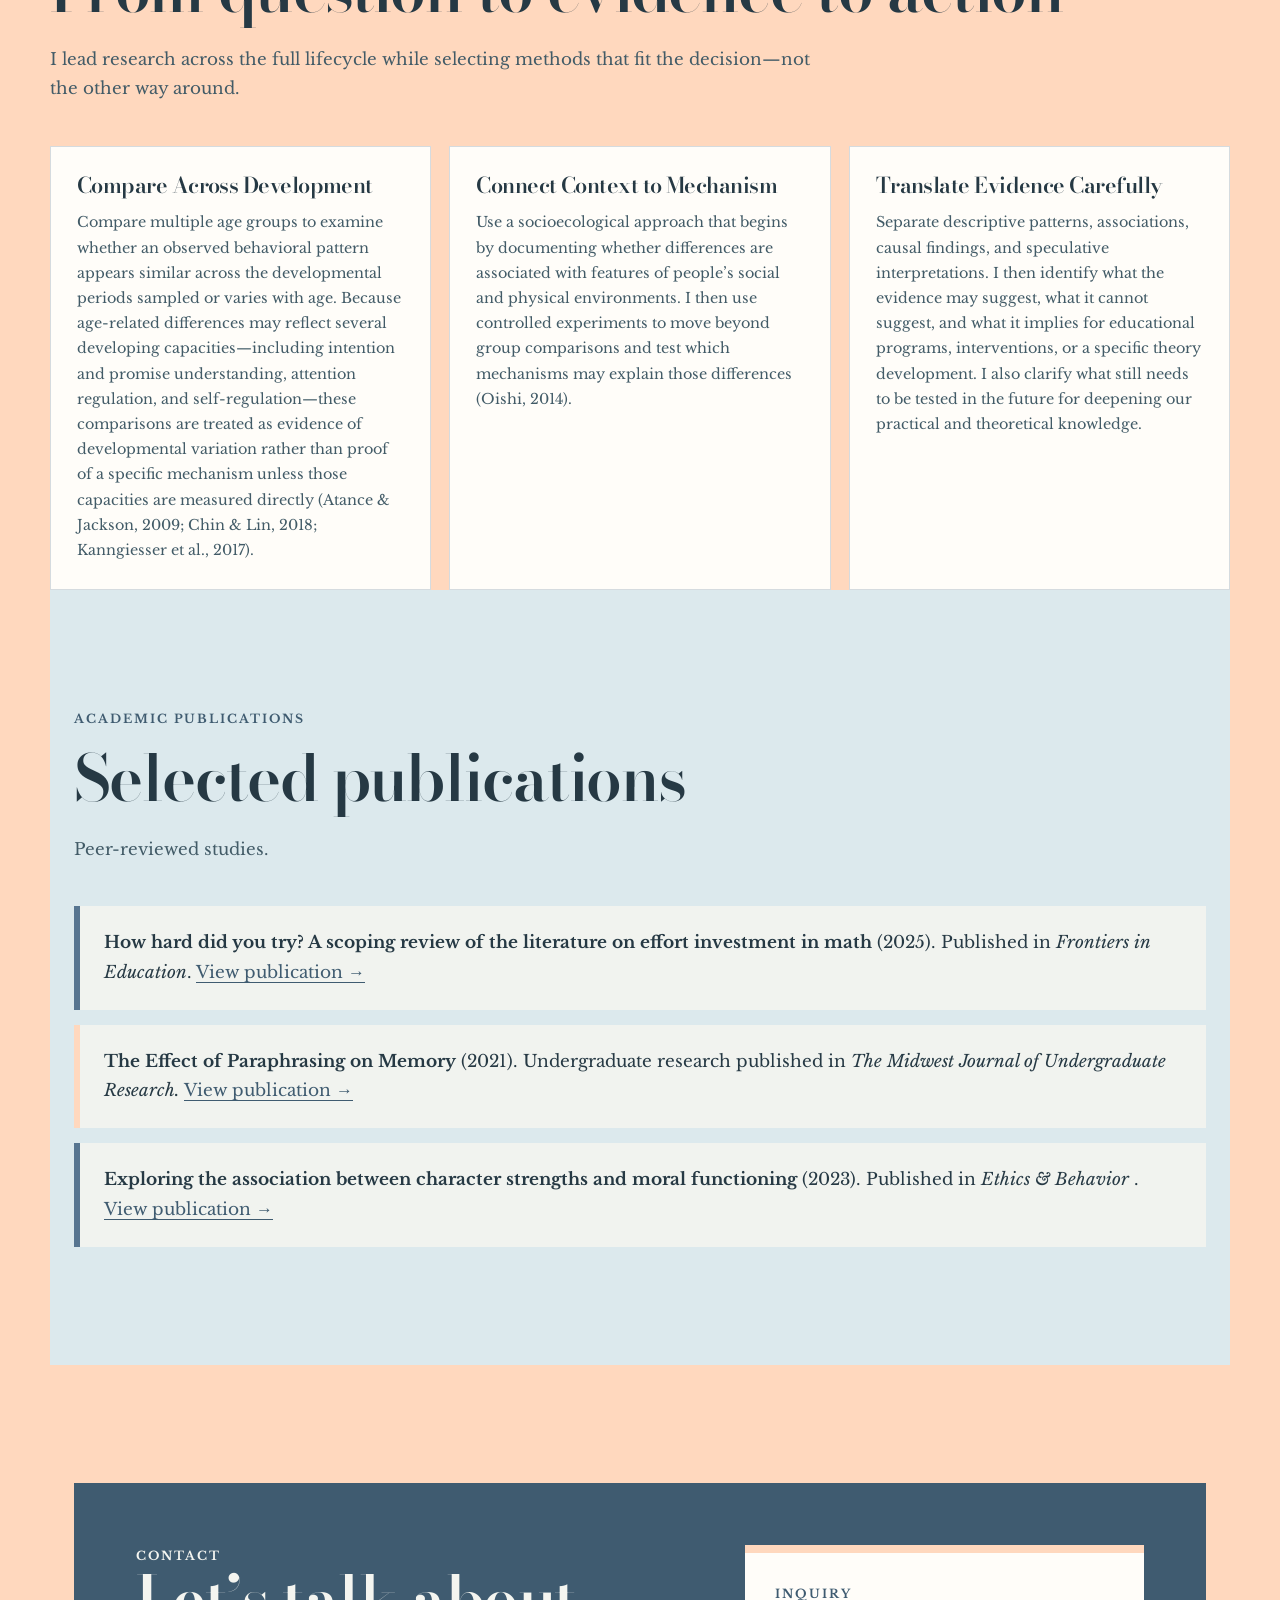
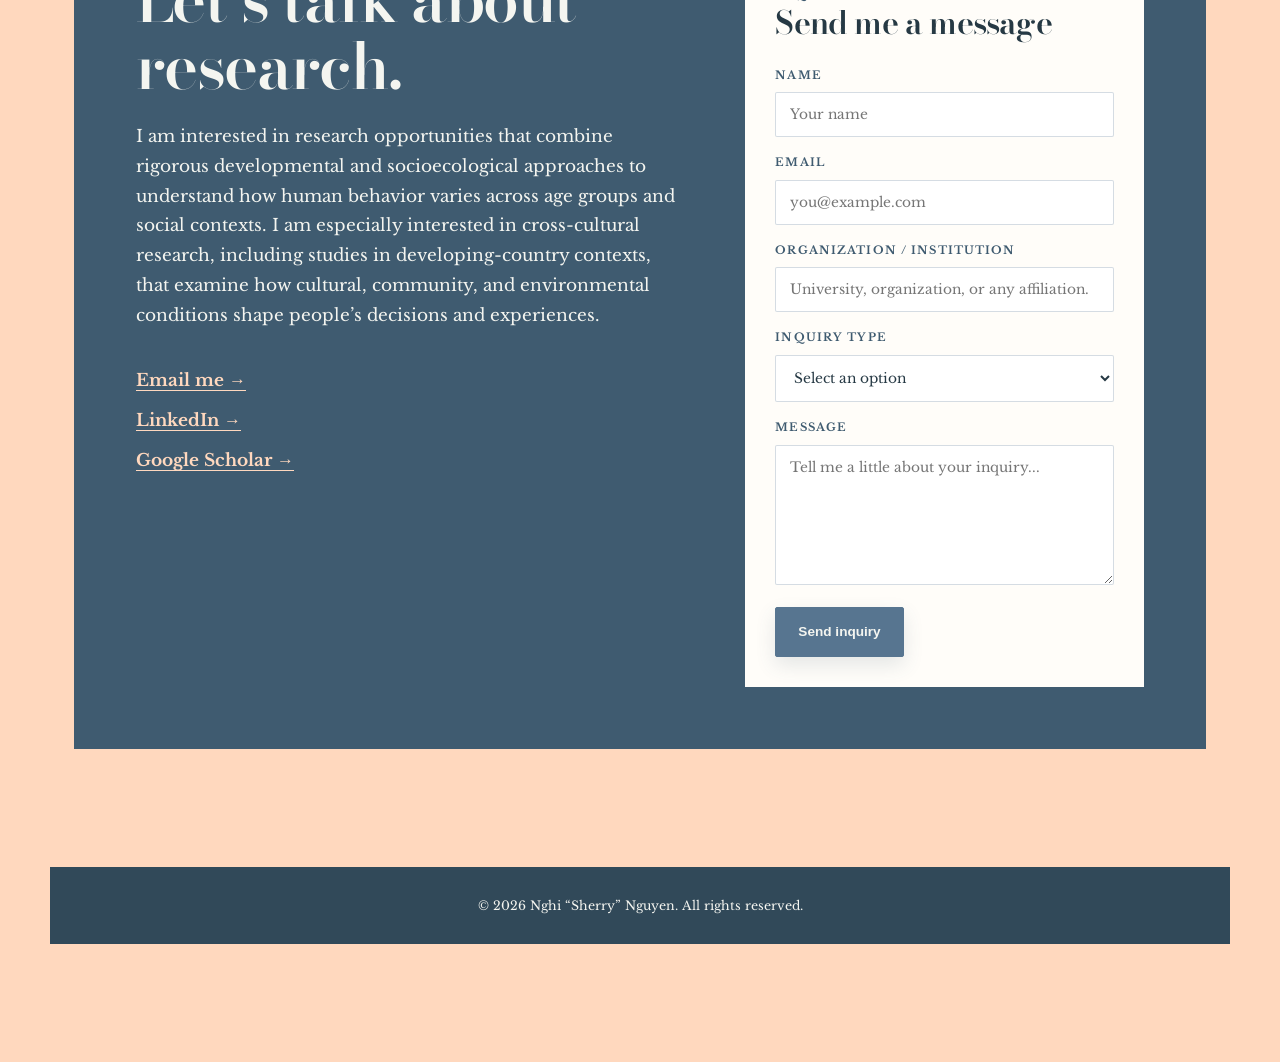
==== commit b590307e: "Update index.html" ====
--- a/index.html
+++ b/index.html
@@ -98,6 +98,8 @@
             <a class="text-link" href="mediarichness.html">Read the full study →</a>
           </article>
 
+  
+
           <article class="project-card">
             <span class="project-number">P-02 · Socioecological and Developmental research</span>
             <h3>How Concrete Social Environments Predict Children’s Testimonial Decisions</h3>
@@ -121,6 +123,21 @@
             <p class="meta">Literature search · Literature review · Evidence extraction · Synthesis</p>
            <a class="text-link" href="matheffort.html">Read the full study →</a>
           </article>
+
+            <article class="project-card">
+            <span class="project-number">P-04 · Applied research and report </span>
+            <h3> Graduate Student Teaching Assistant Survey Results </h3>
+            <p>
+              A survey of 57 psychology graduate students (originally developed by Lauren Girouard-Hallam) examined their teaching experiences, awareness of professional teaching resources, and perceived support for teaching-focused careers.
+            </p>
+            <p class="meta">Experimental design · Correlational Design · Socioecologcial approach · Developmental research</p>
+            <a class="text-link" href="matheffort.html">Read the full study →</a>
+          </article>
+
+
+
+
+          
         </div>
       </div>
     </section>
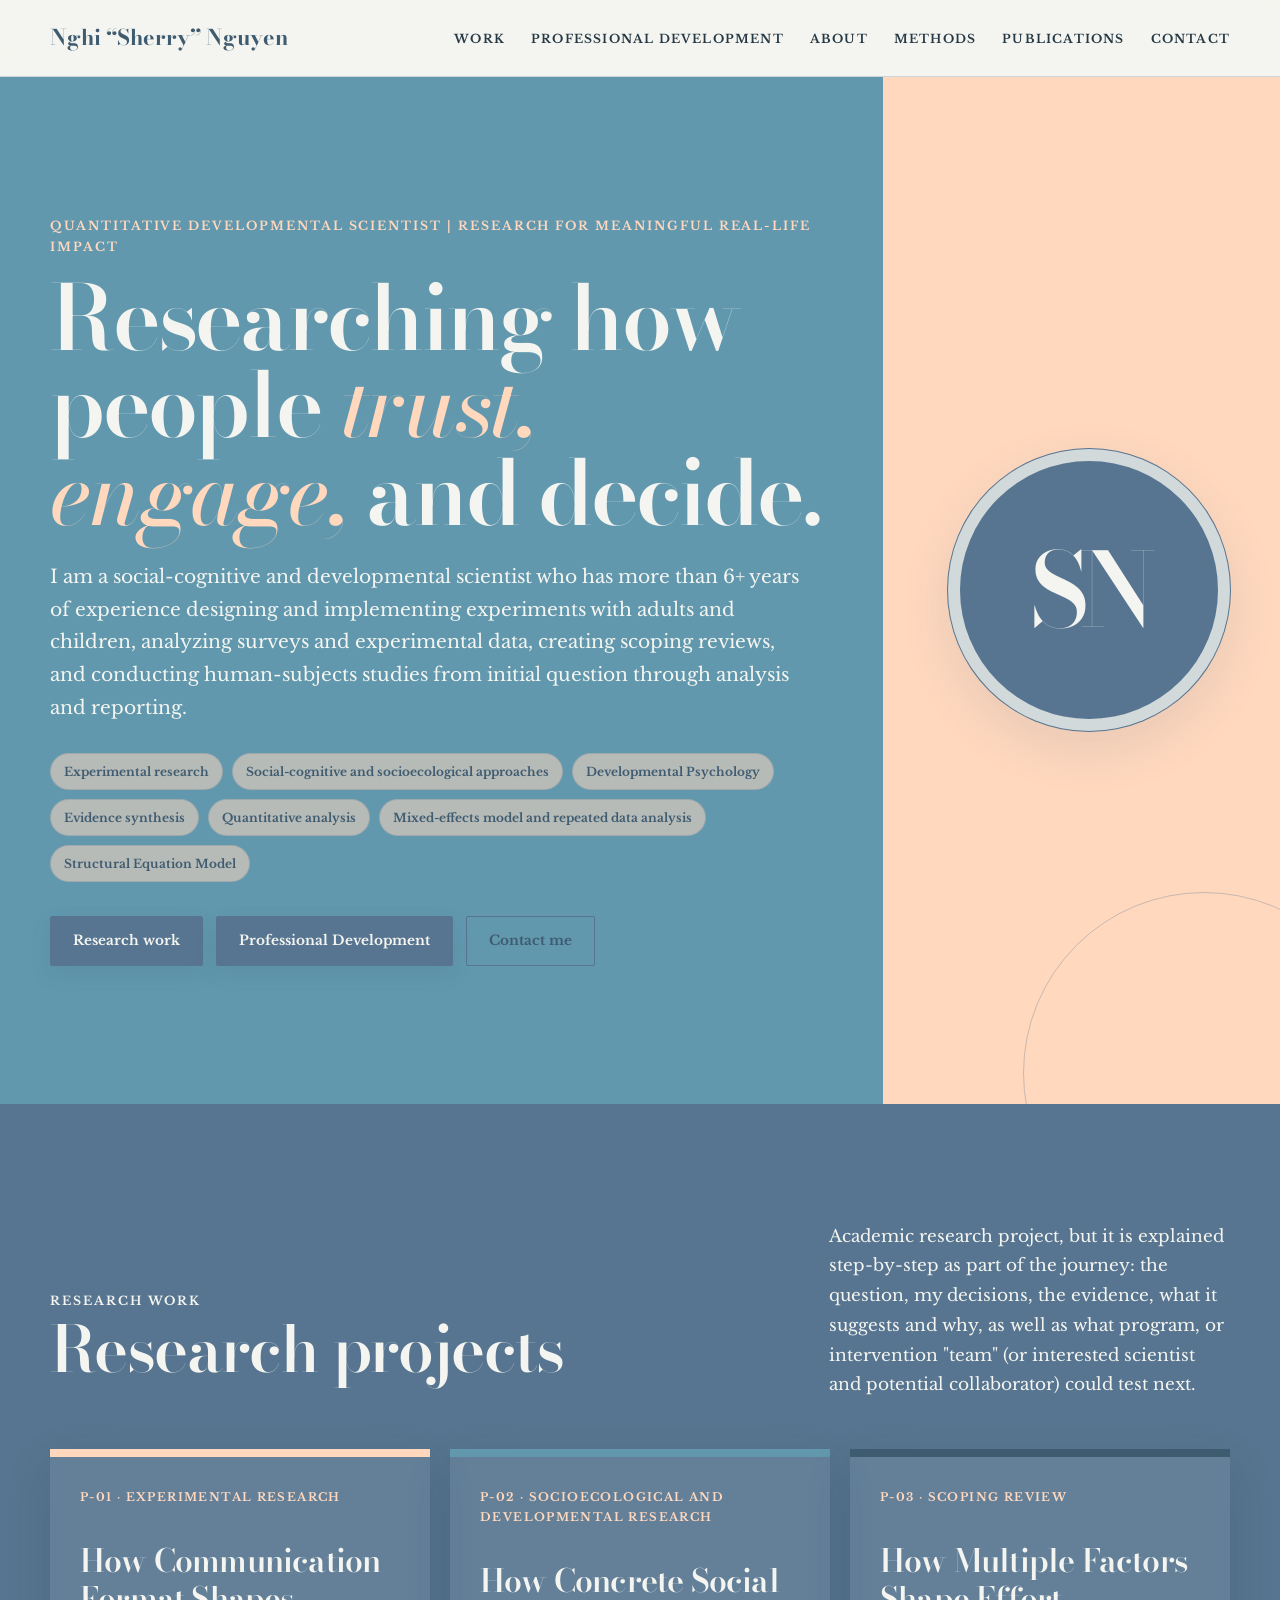
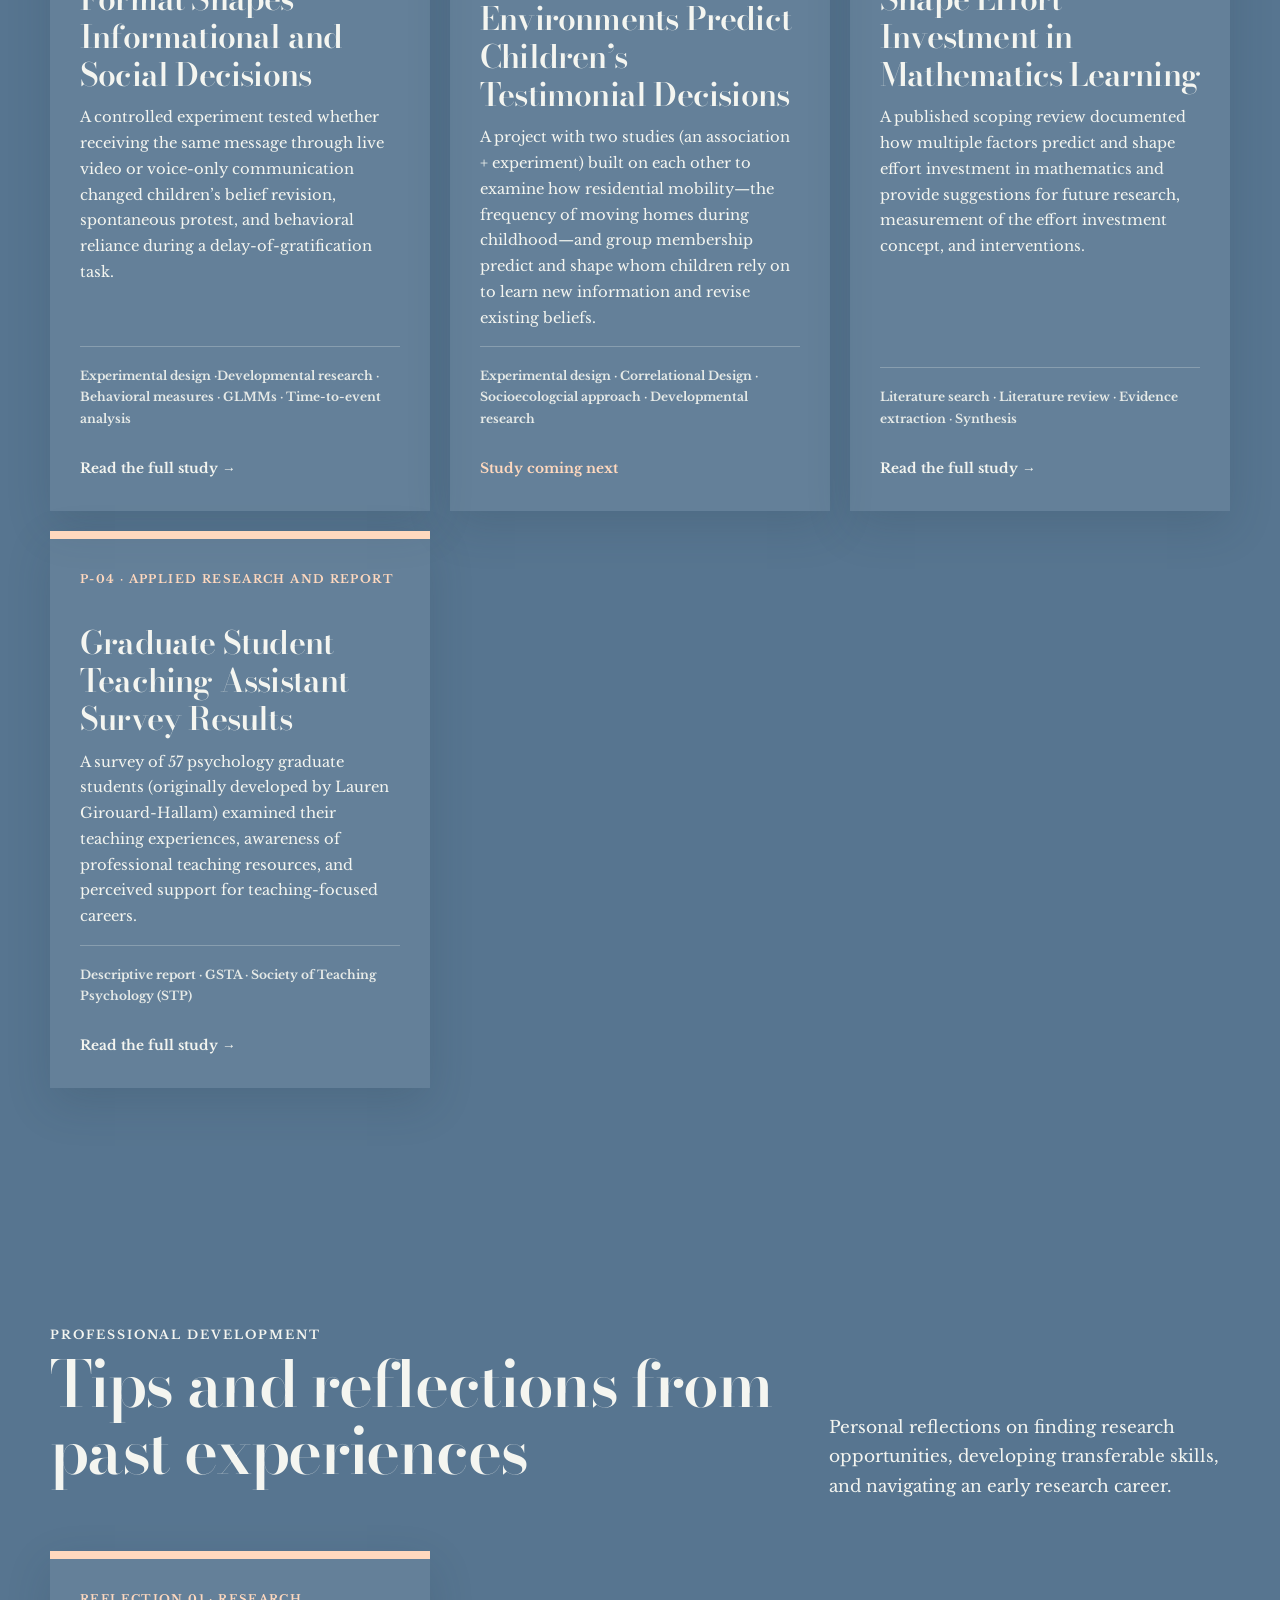
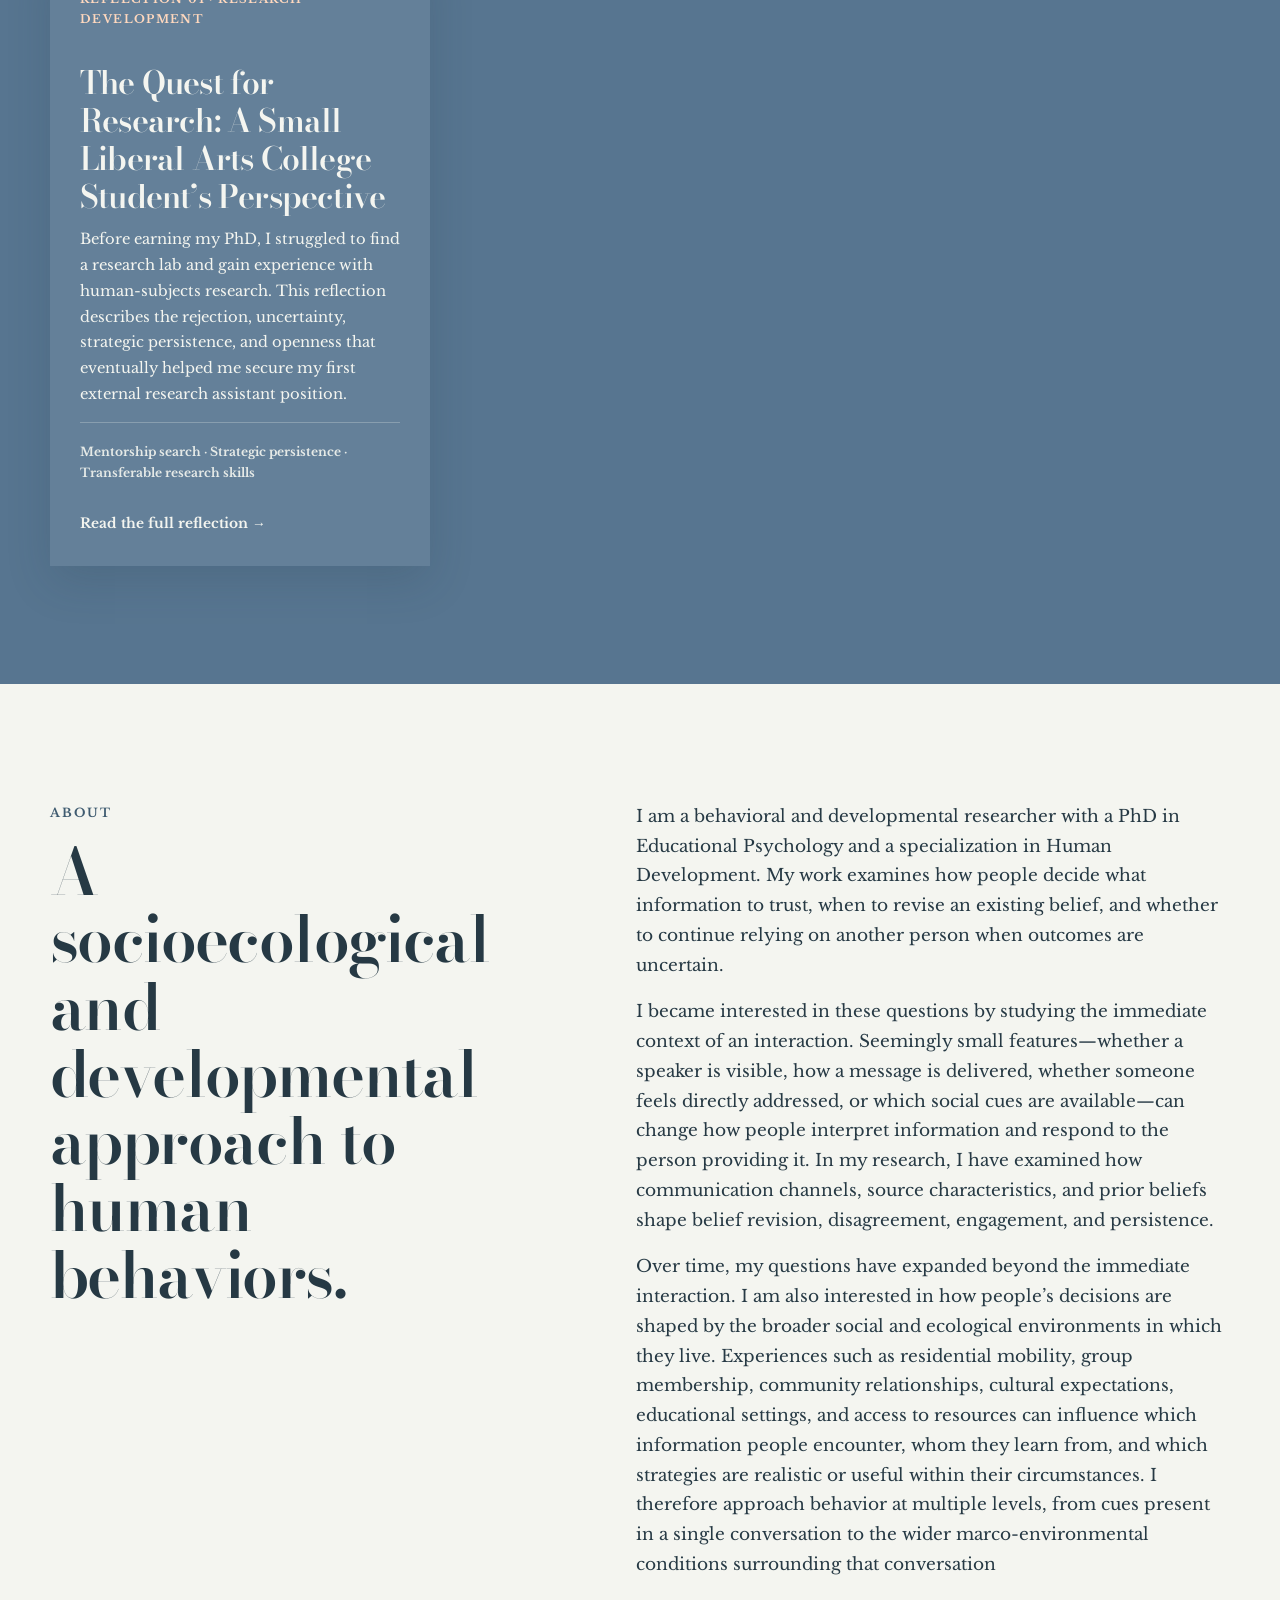
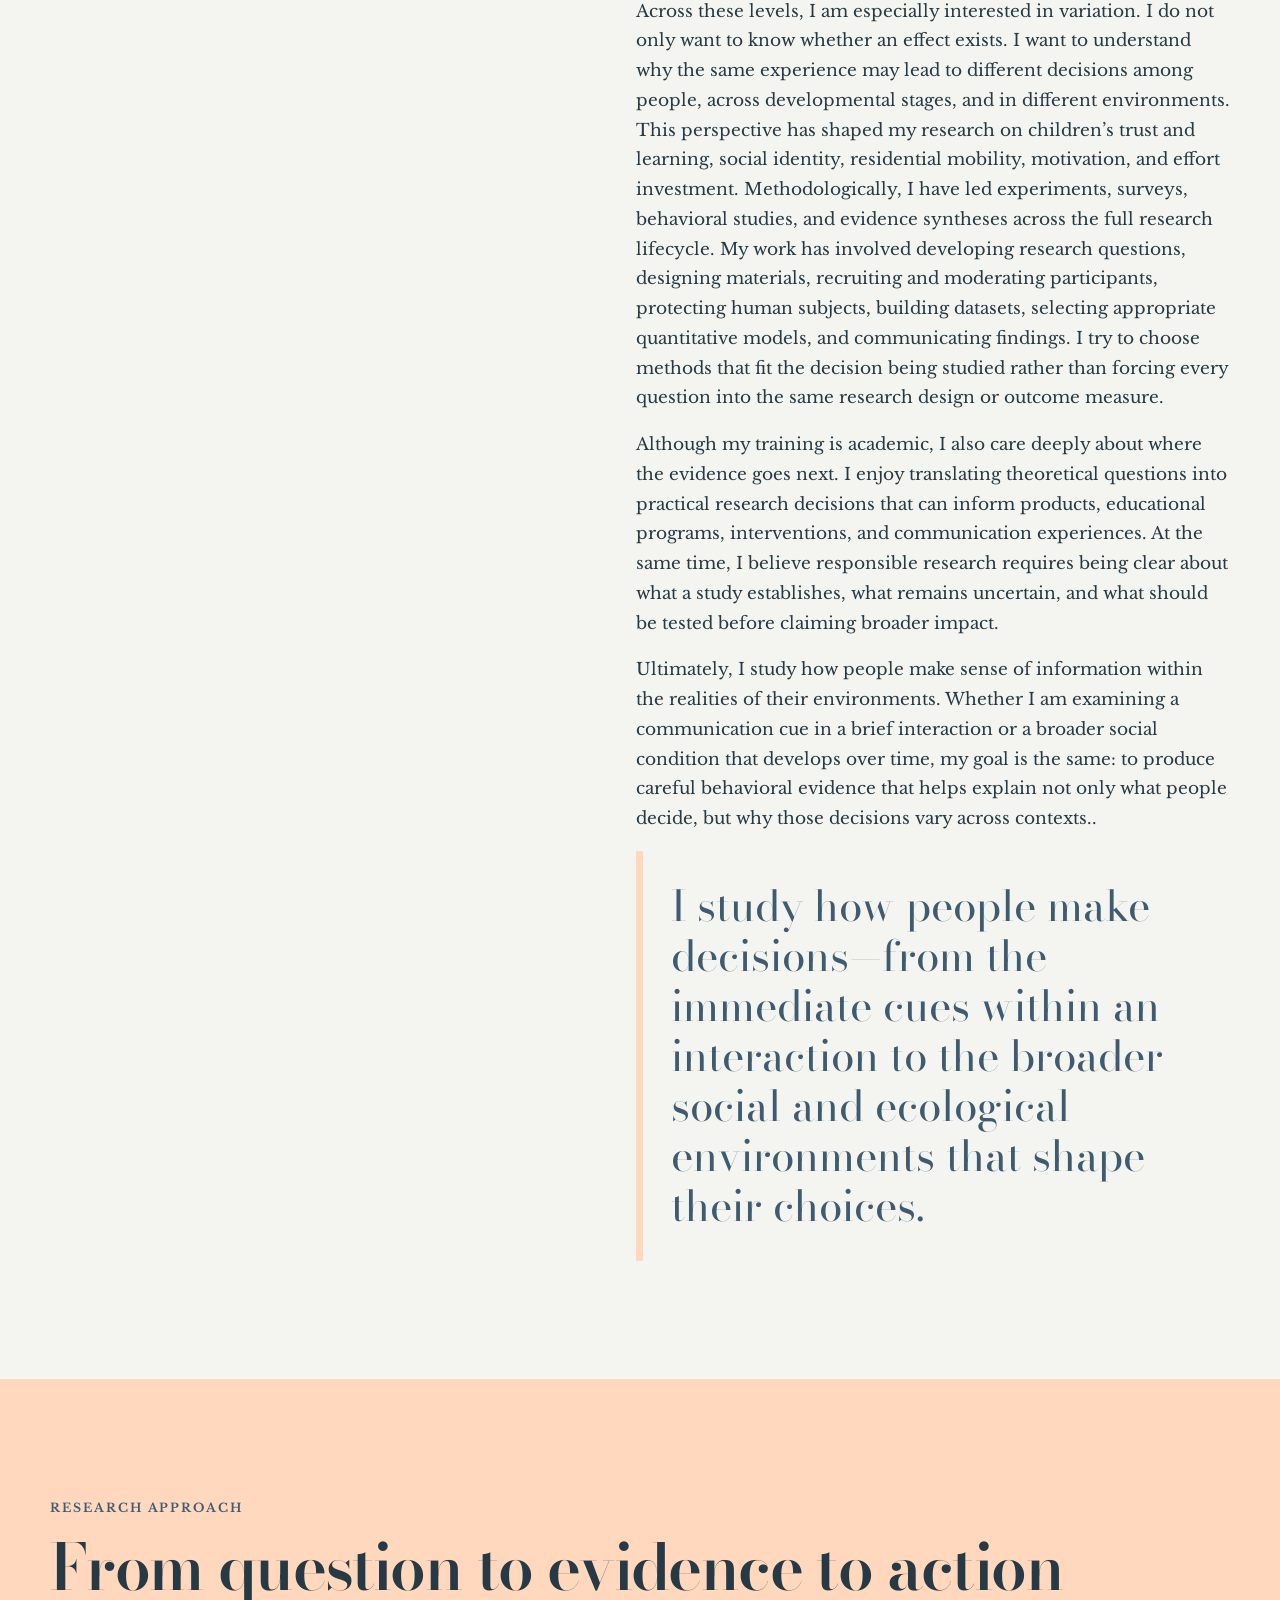
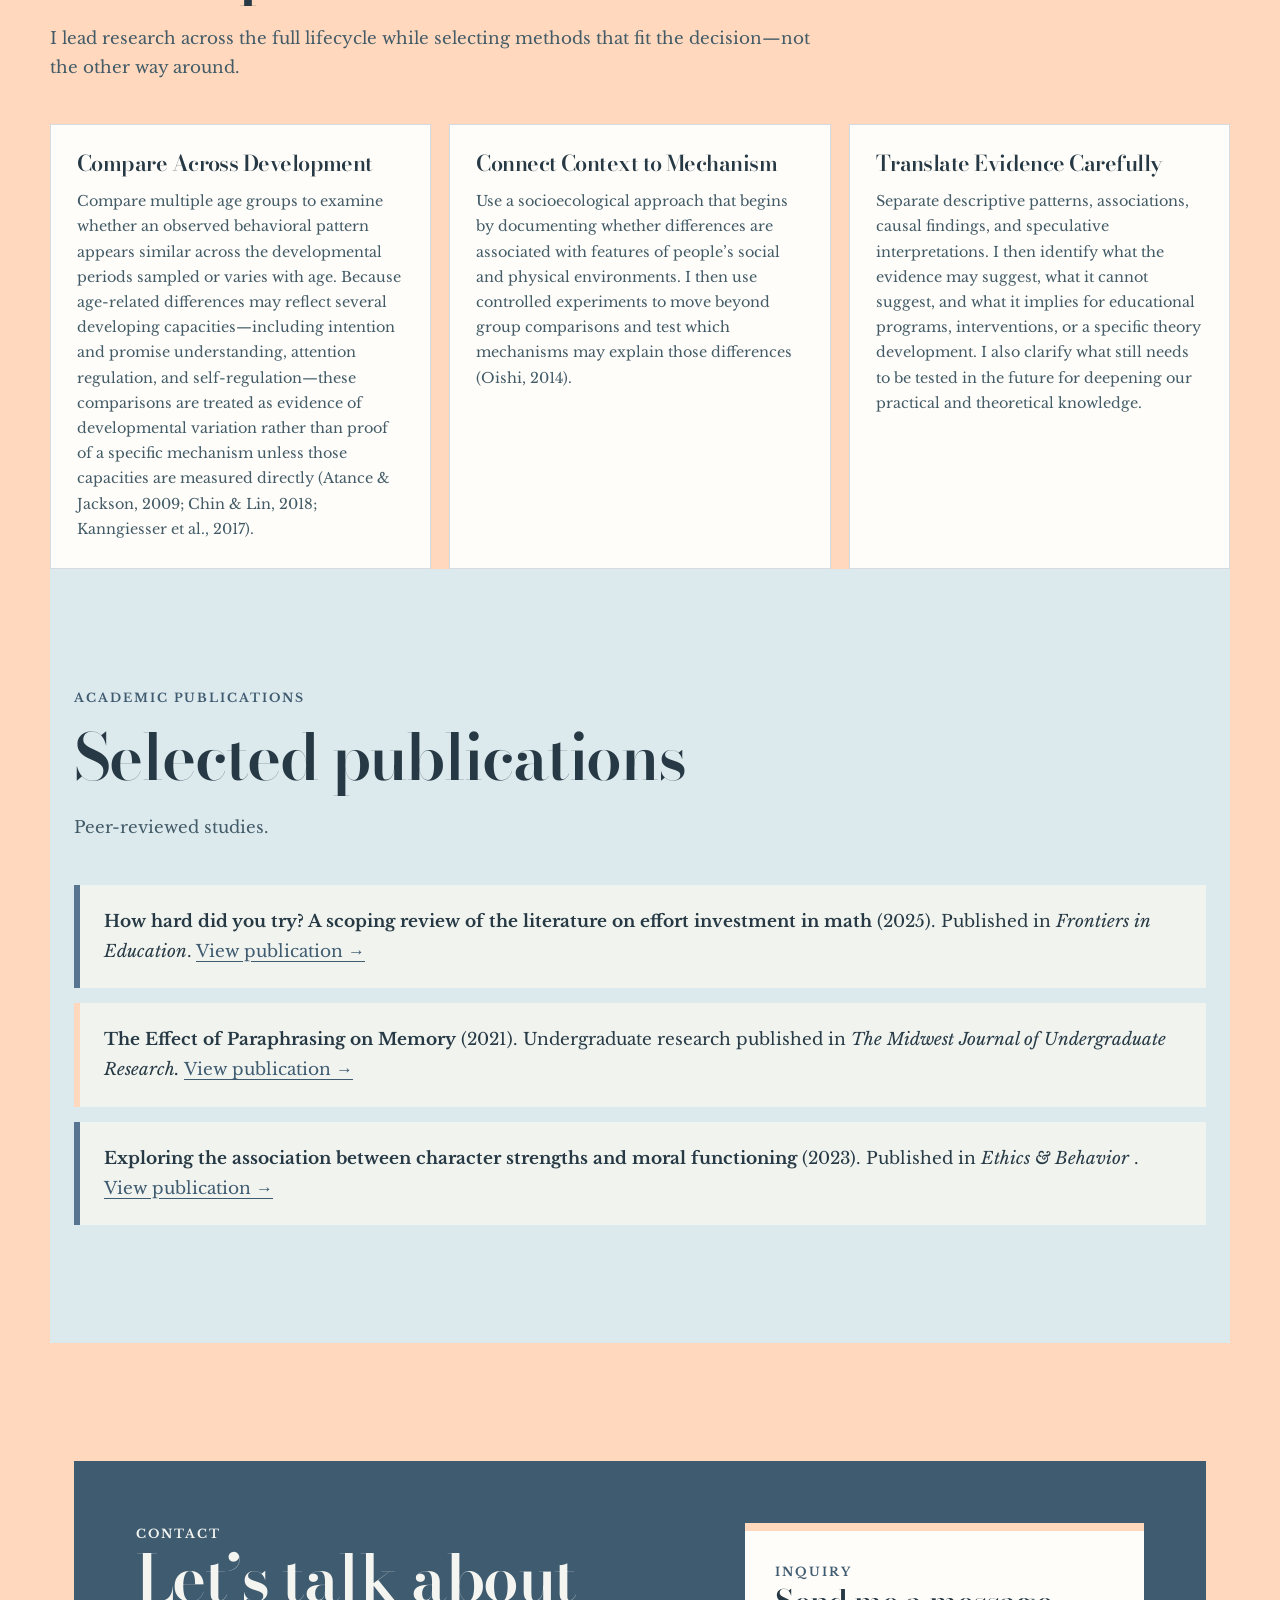
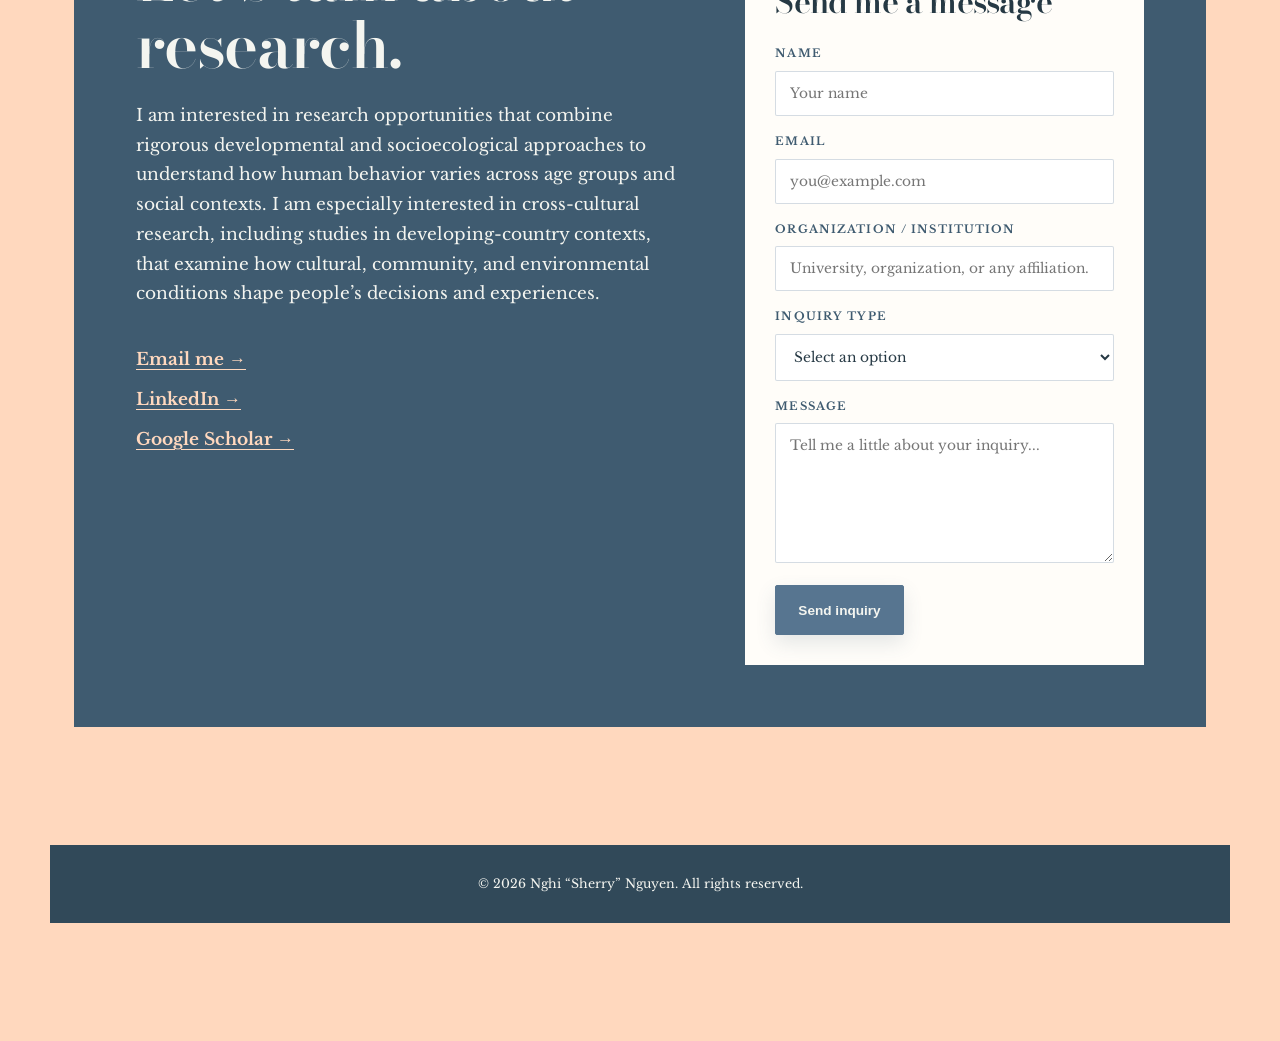
==== commit 73c7cb55: "Update index.html" ====
--- a/index.html
+++ b/index.html
@@ -130,7 +130,7 @@
             <p>
               A survey of 57 psychology graduate students (originally developed by Lauren Girouard-Hallam) examined their teaching experiences, awareness of professional teaching resources, and perceived support for teaching-focused careers.
             </p>
-            <p class="meta">Experimental design · Correlational Design · Socioecologcial approach · Developmental research</p>
+            <p class="meta"> Descriptive report · GSTA · Society of Teaching Psychology (STP) </p>
             <a class="text-link" href="matheffort.html">Read the full study →</a>
           </article>
 
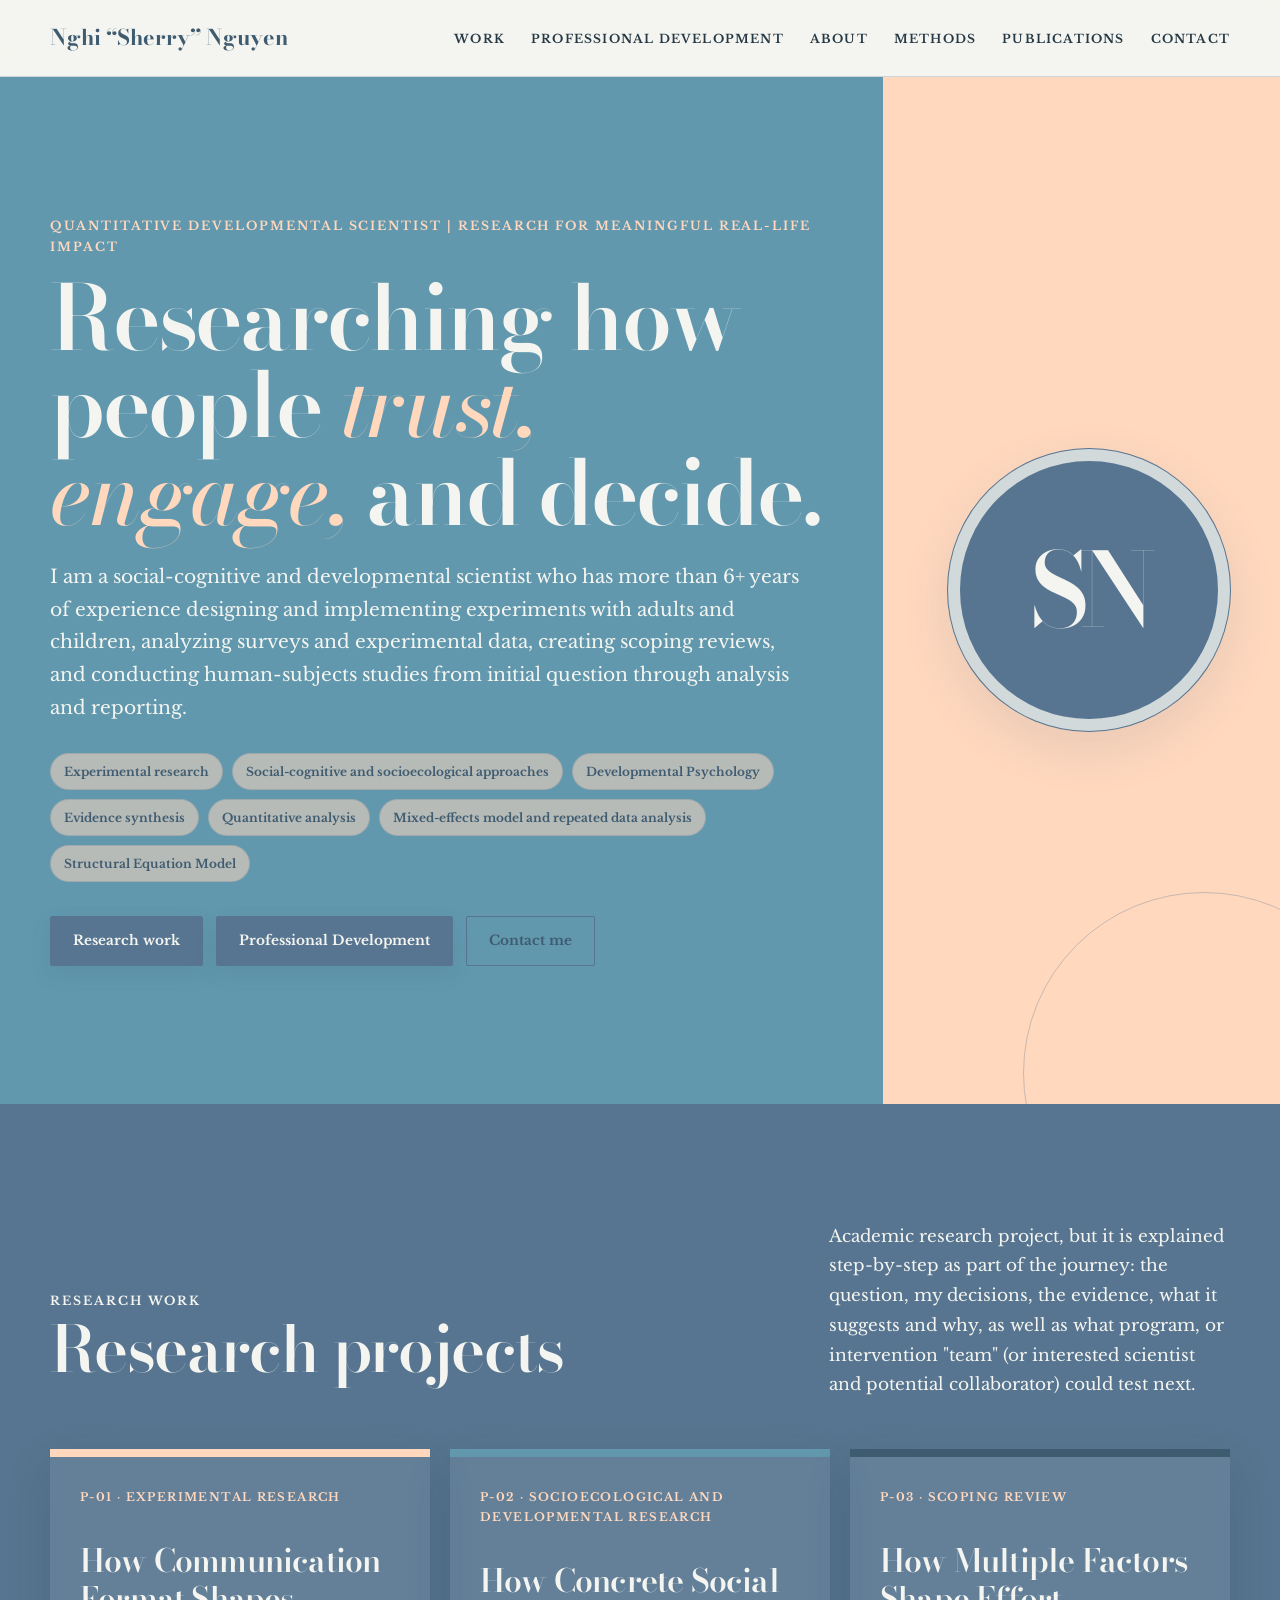
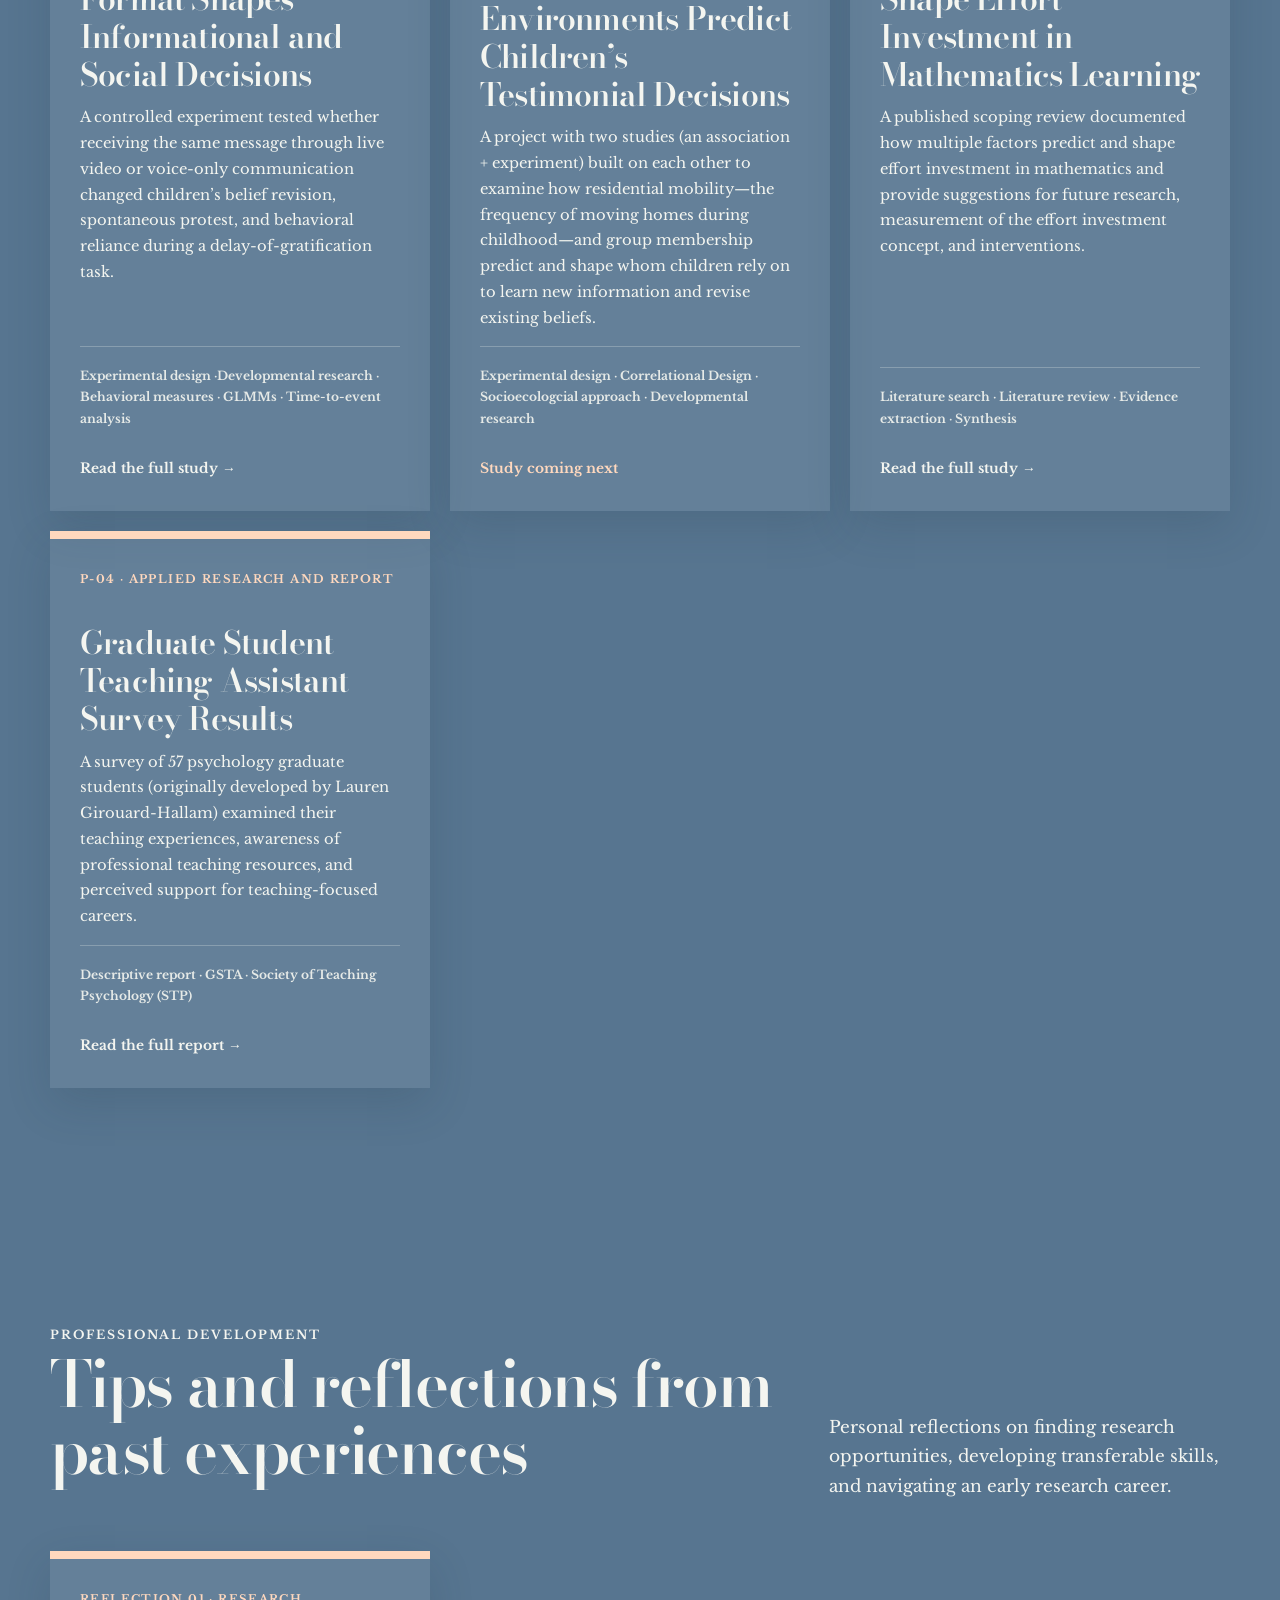
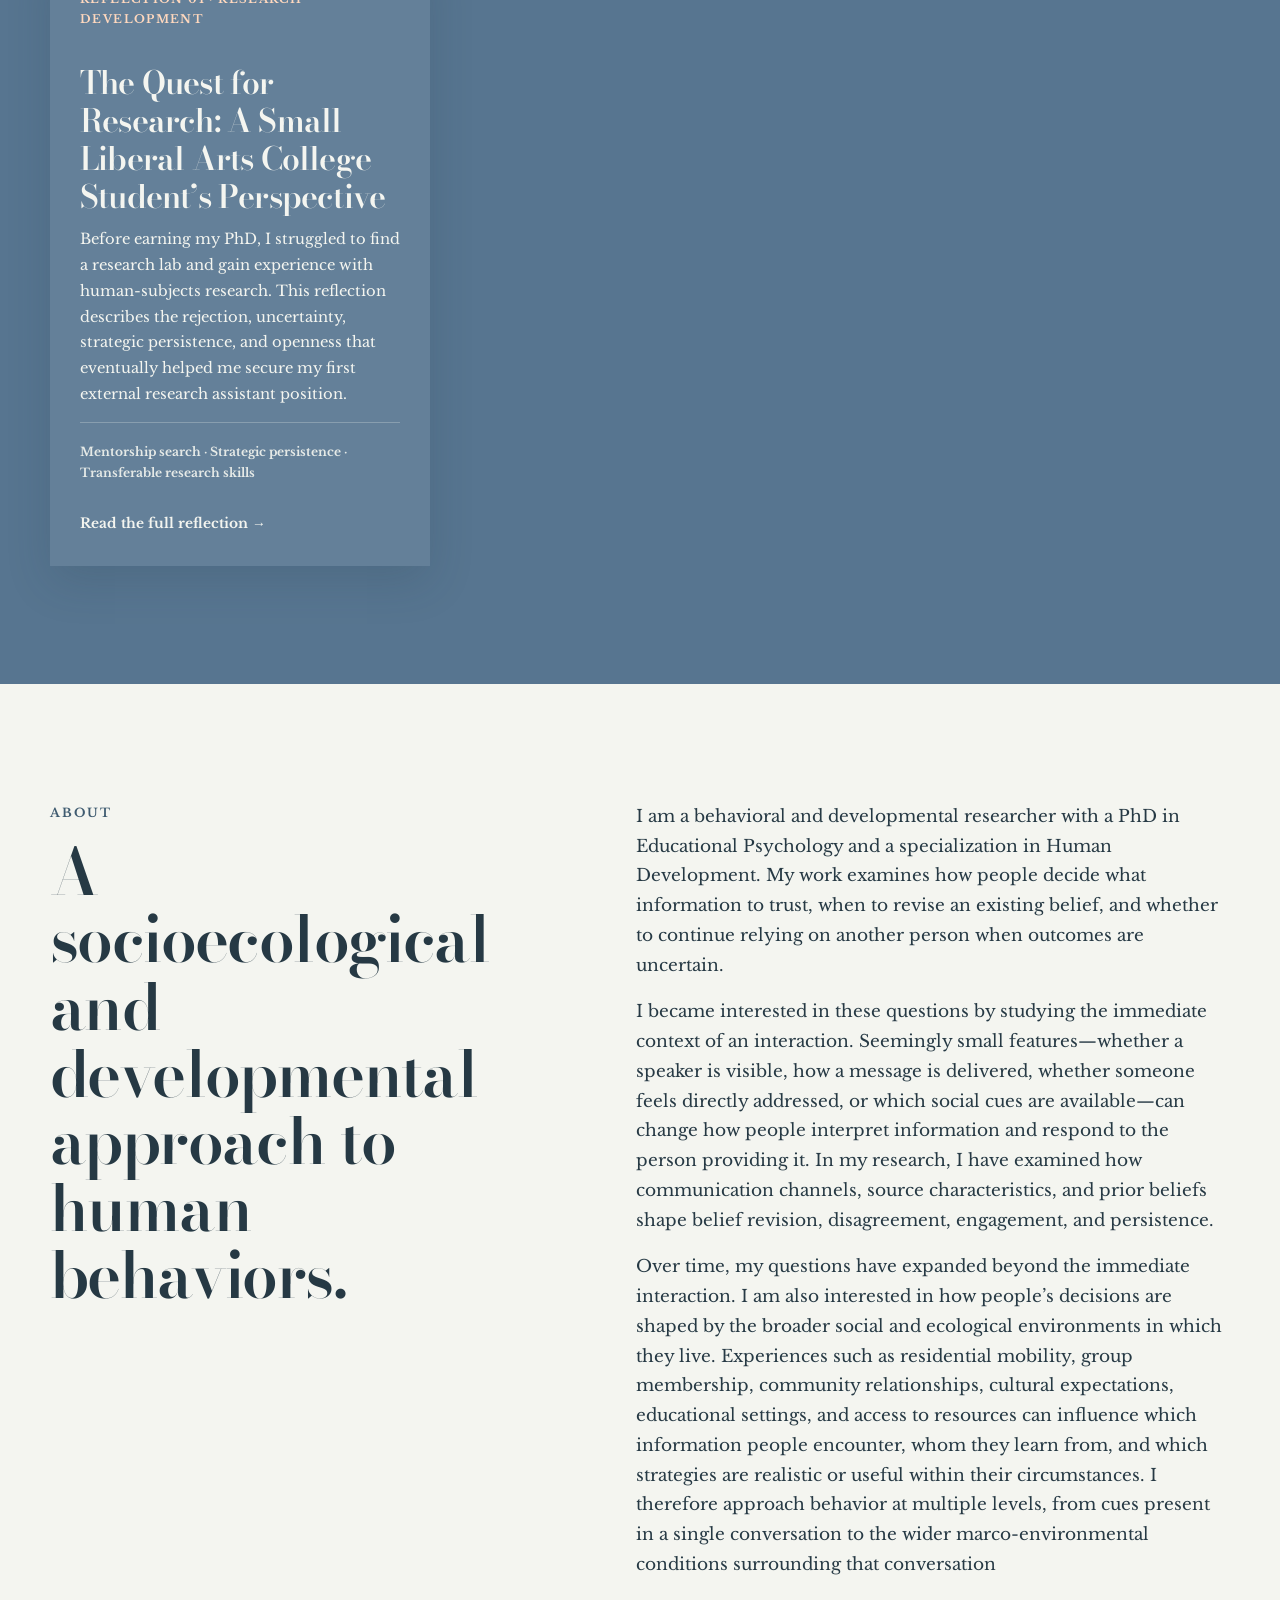
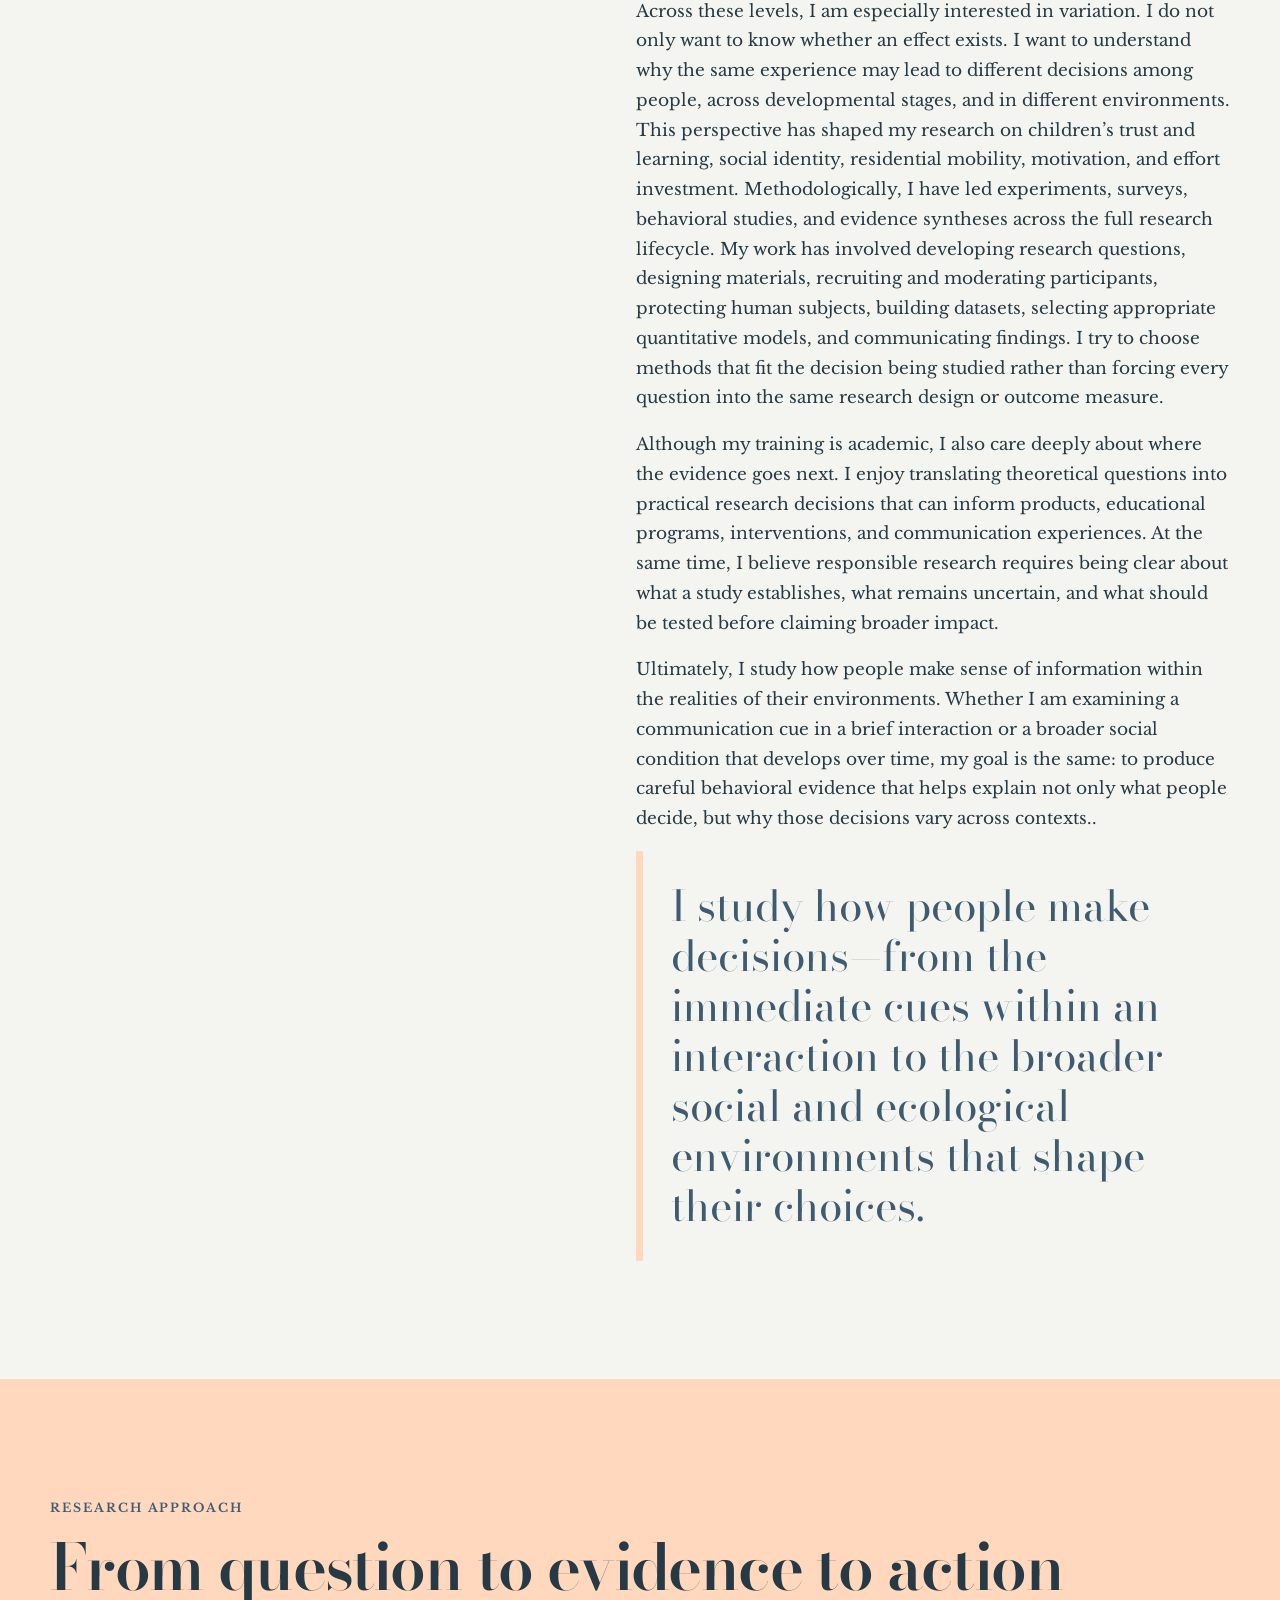
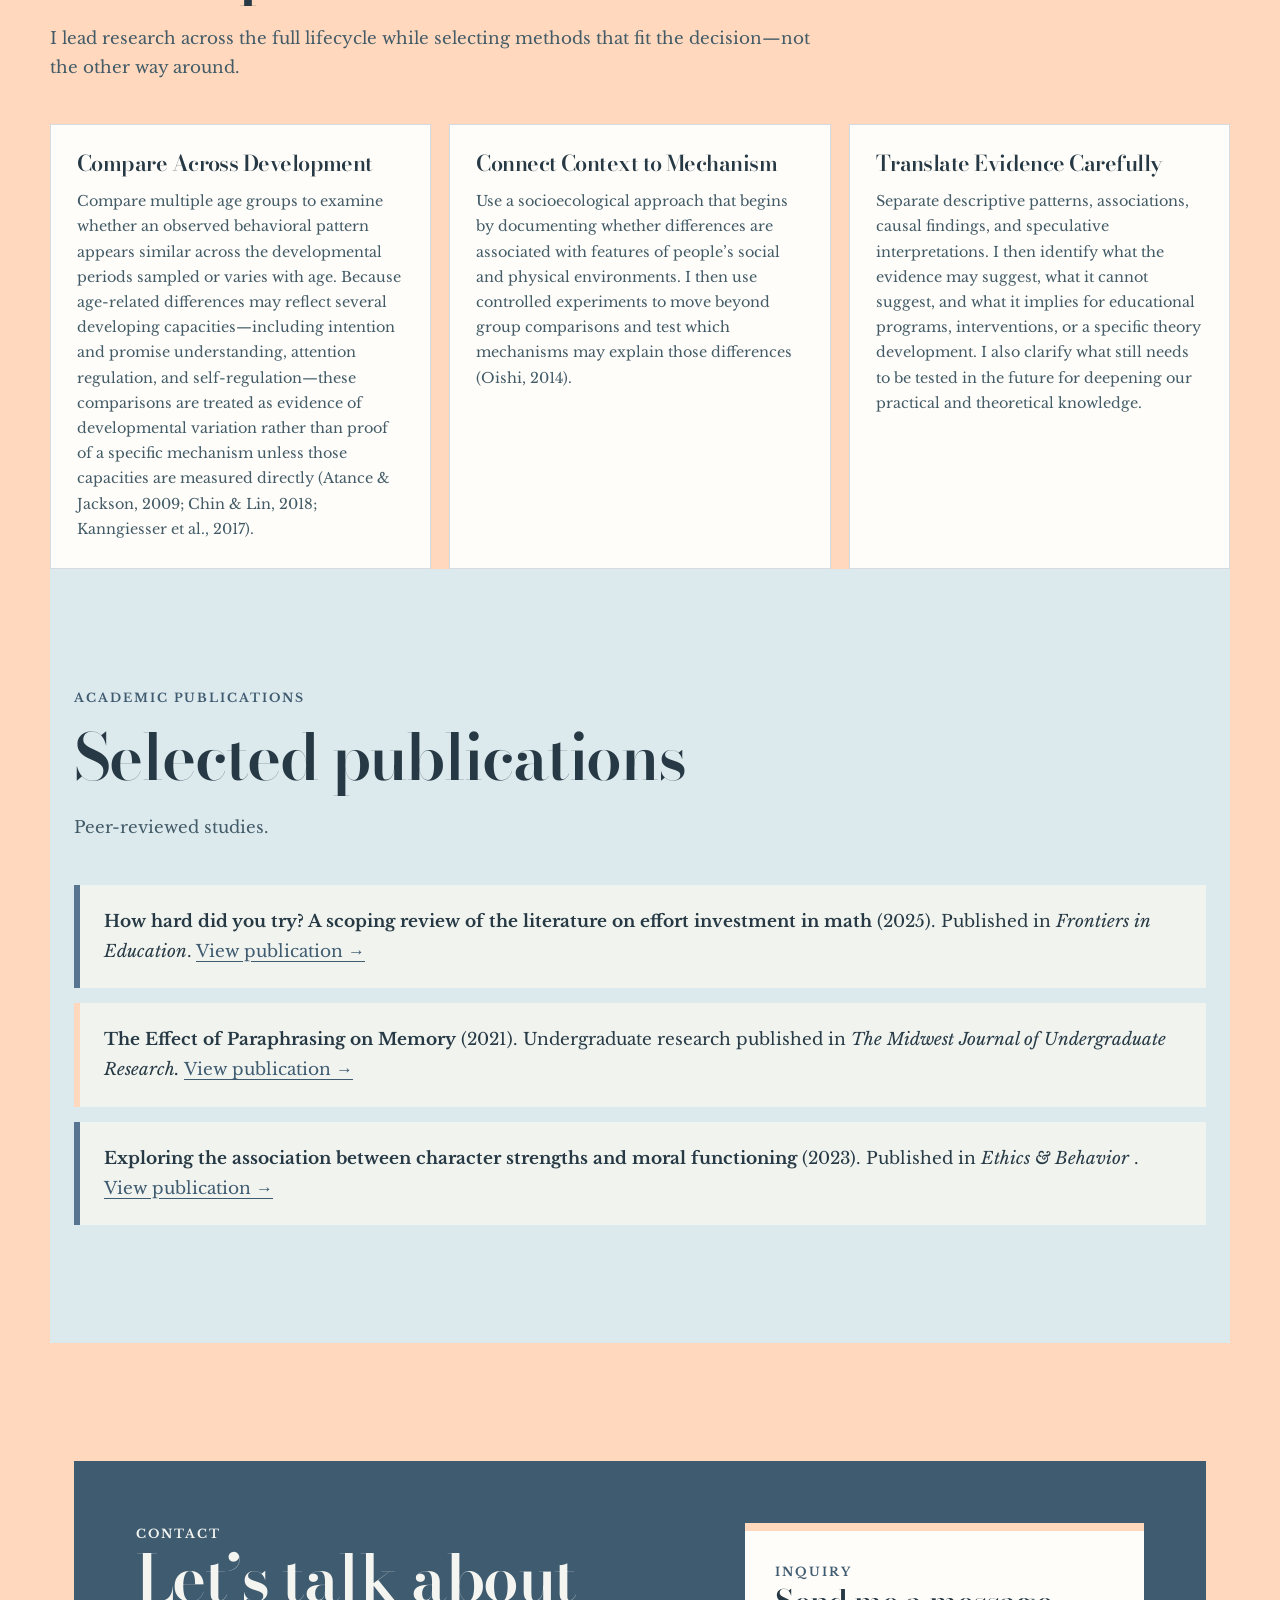
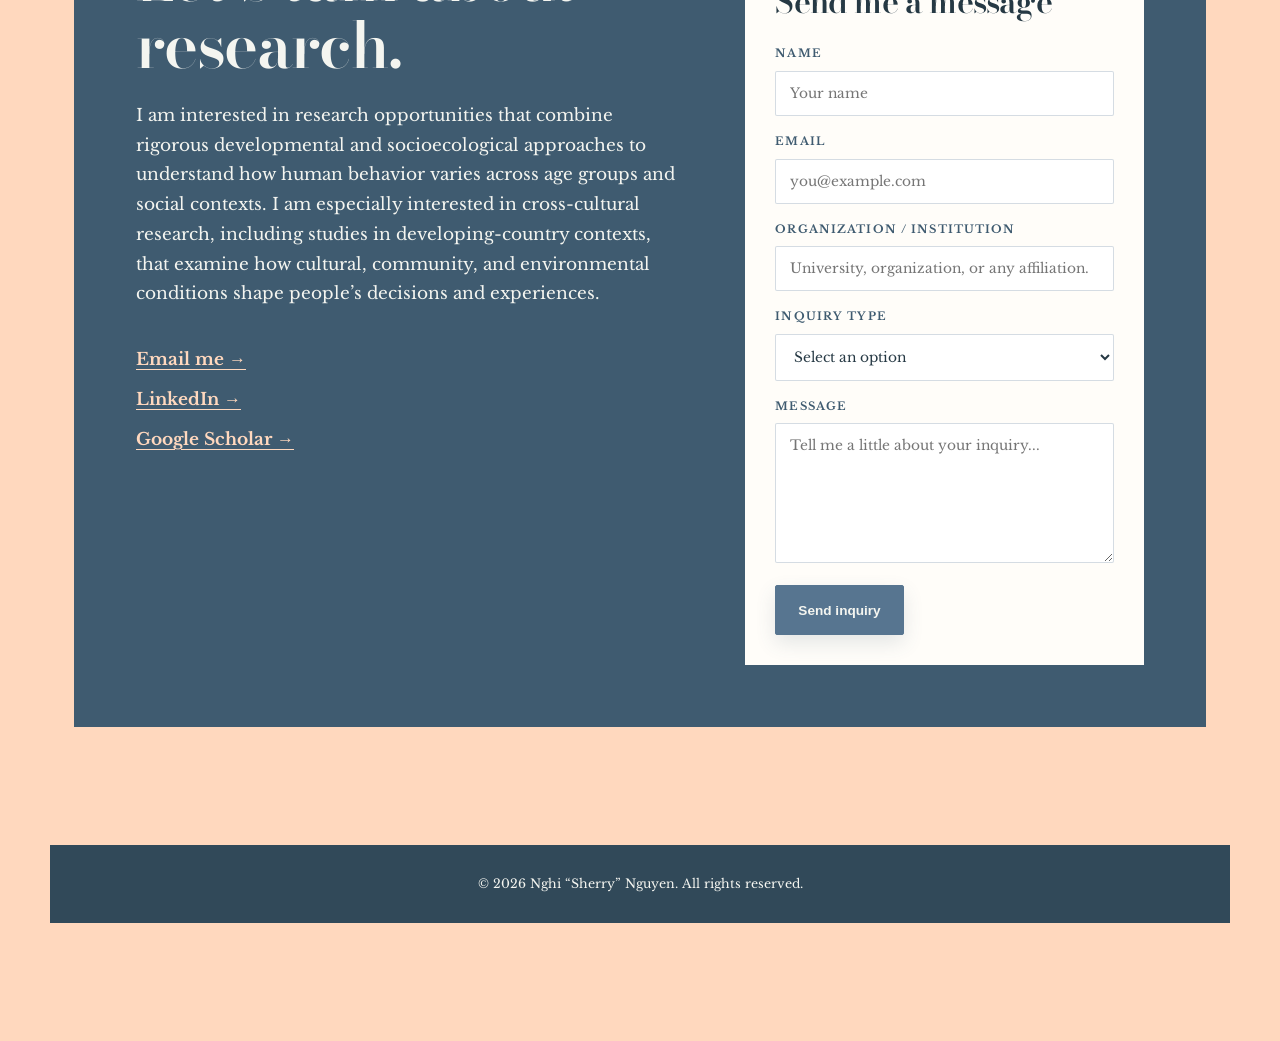
==== commit ede22460: "Update index.html" ====
--- a/index.html
+++ b/index.html
@@ -131,7 +131,7 @@
               A survey of 57 psychology graduate students (originally developed by Lauren Girouard-Hallam) examined their teaching experiences, awareness of professional teaching resources, and perceived support for teaching-focused careers.
             </p>
             <p class="meta"> Descriptive report · GSTA · Society of Teaching Psychology (STP) </p>
-            <a class="text-link" href="matheffort.html">Read the full study →</a>
+            <a class="text-link" href="gsta.html">Read the full report →</a>
           </article>
 
 
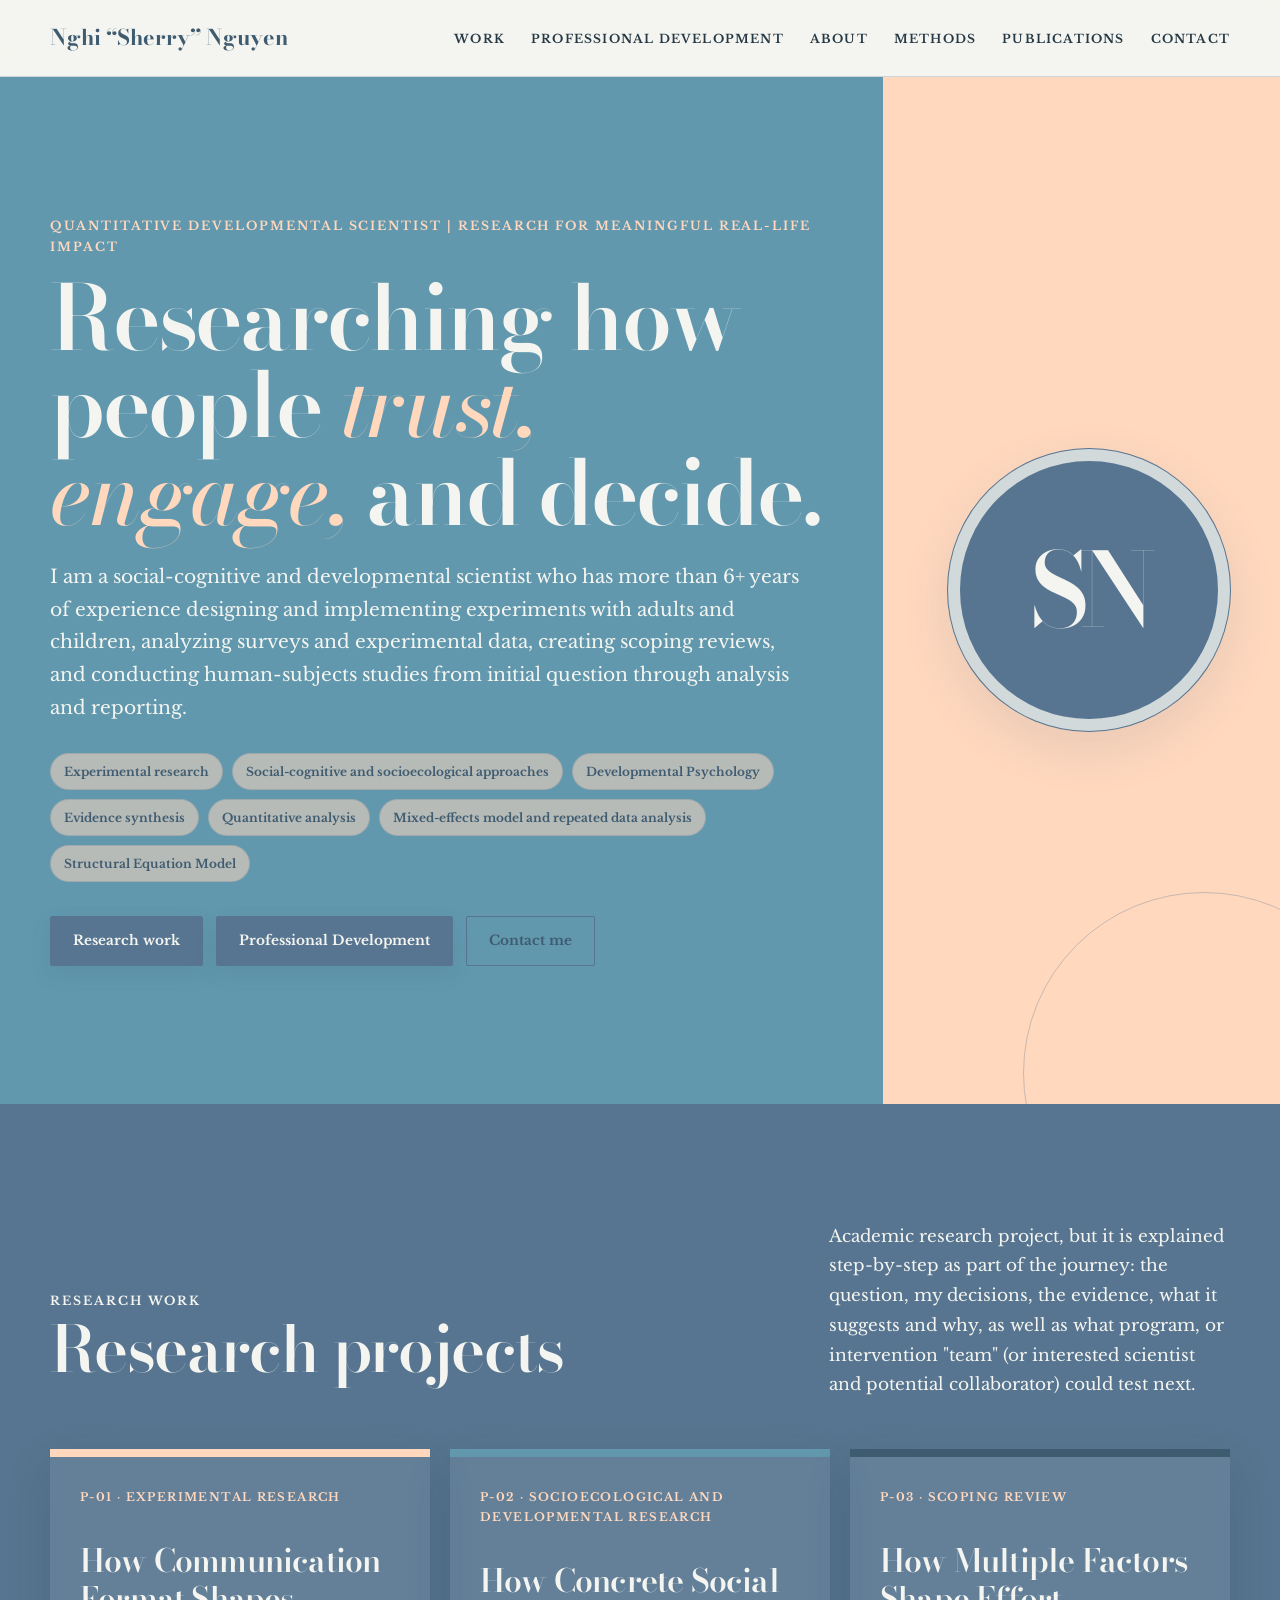
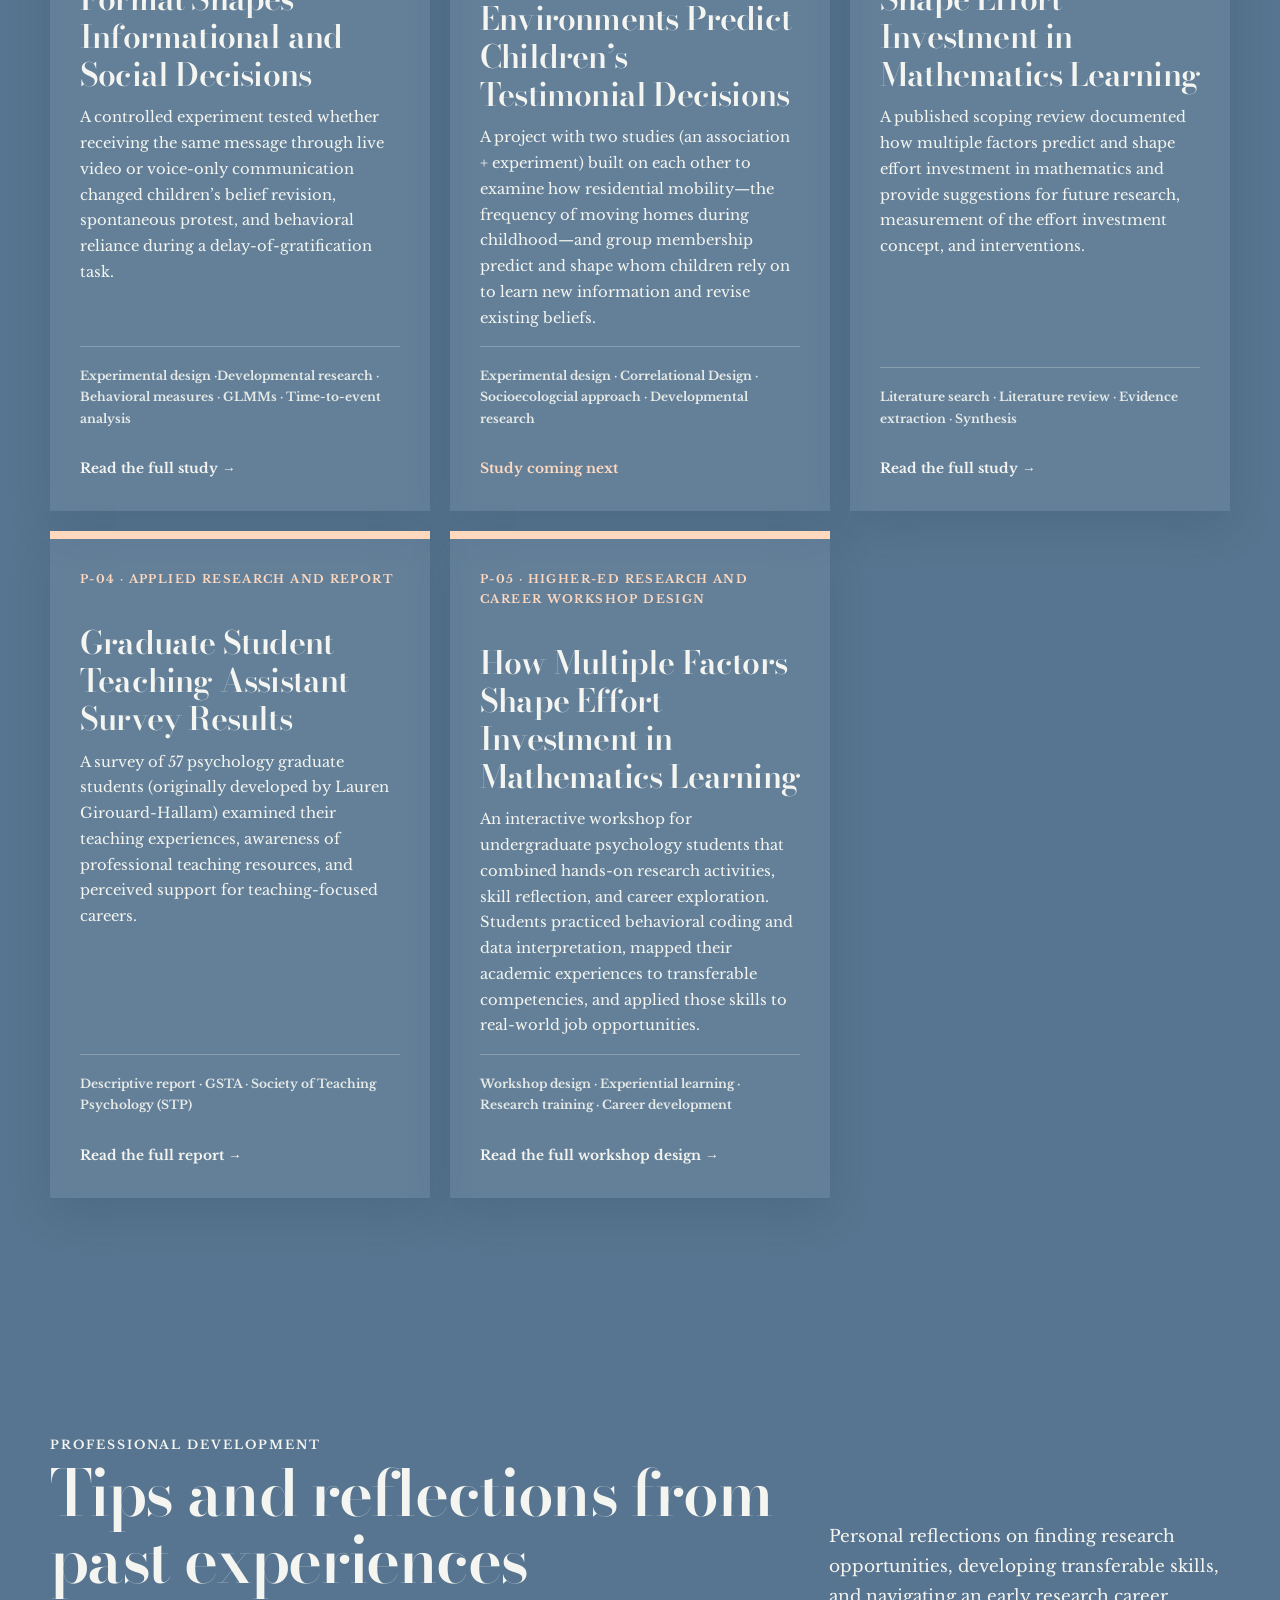
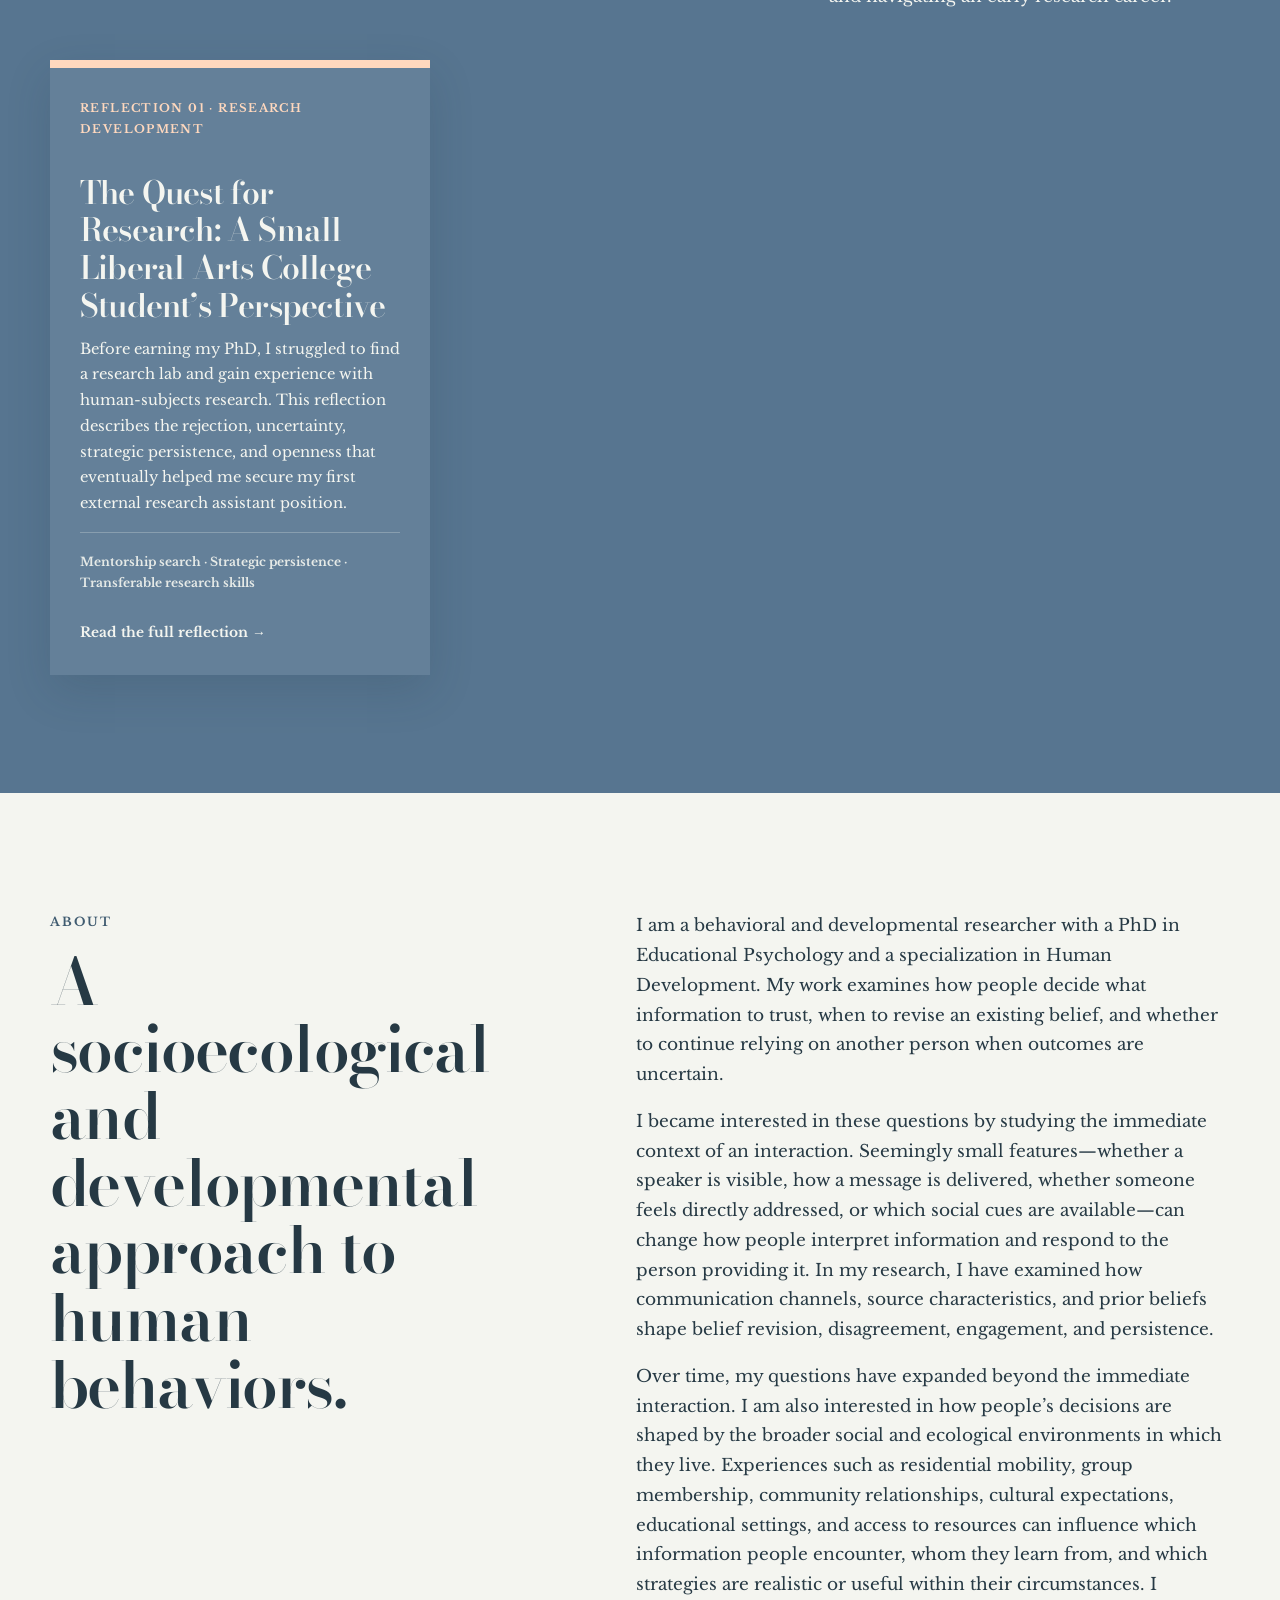
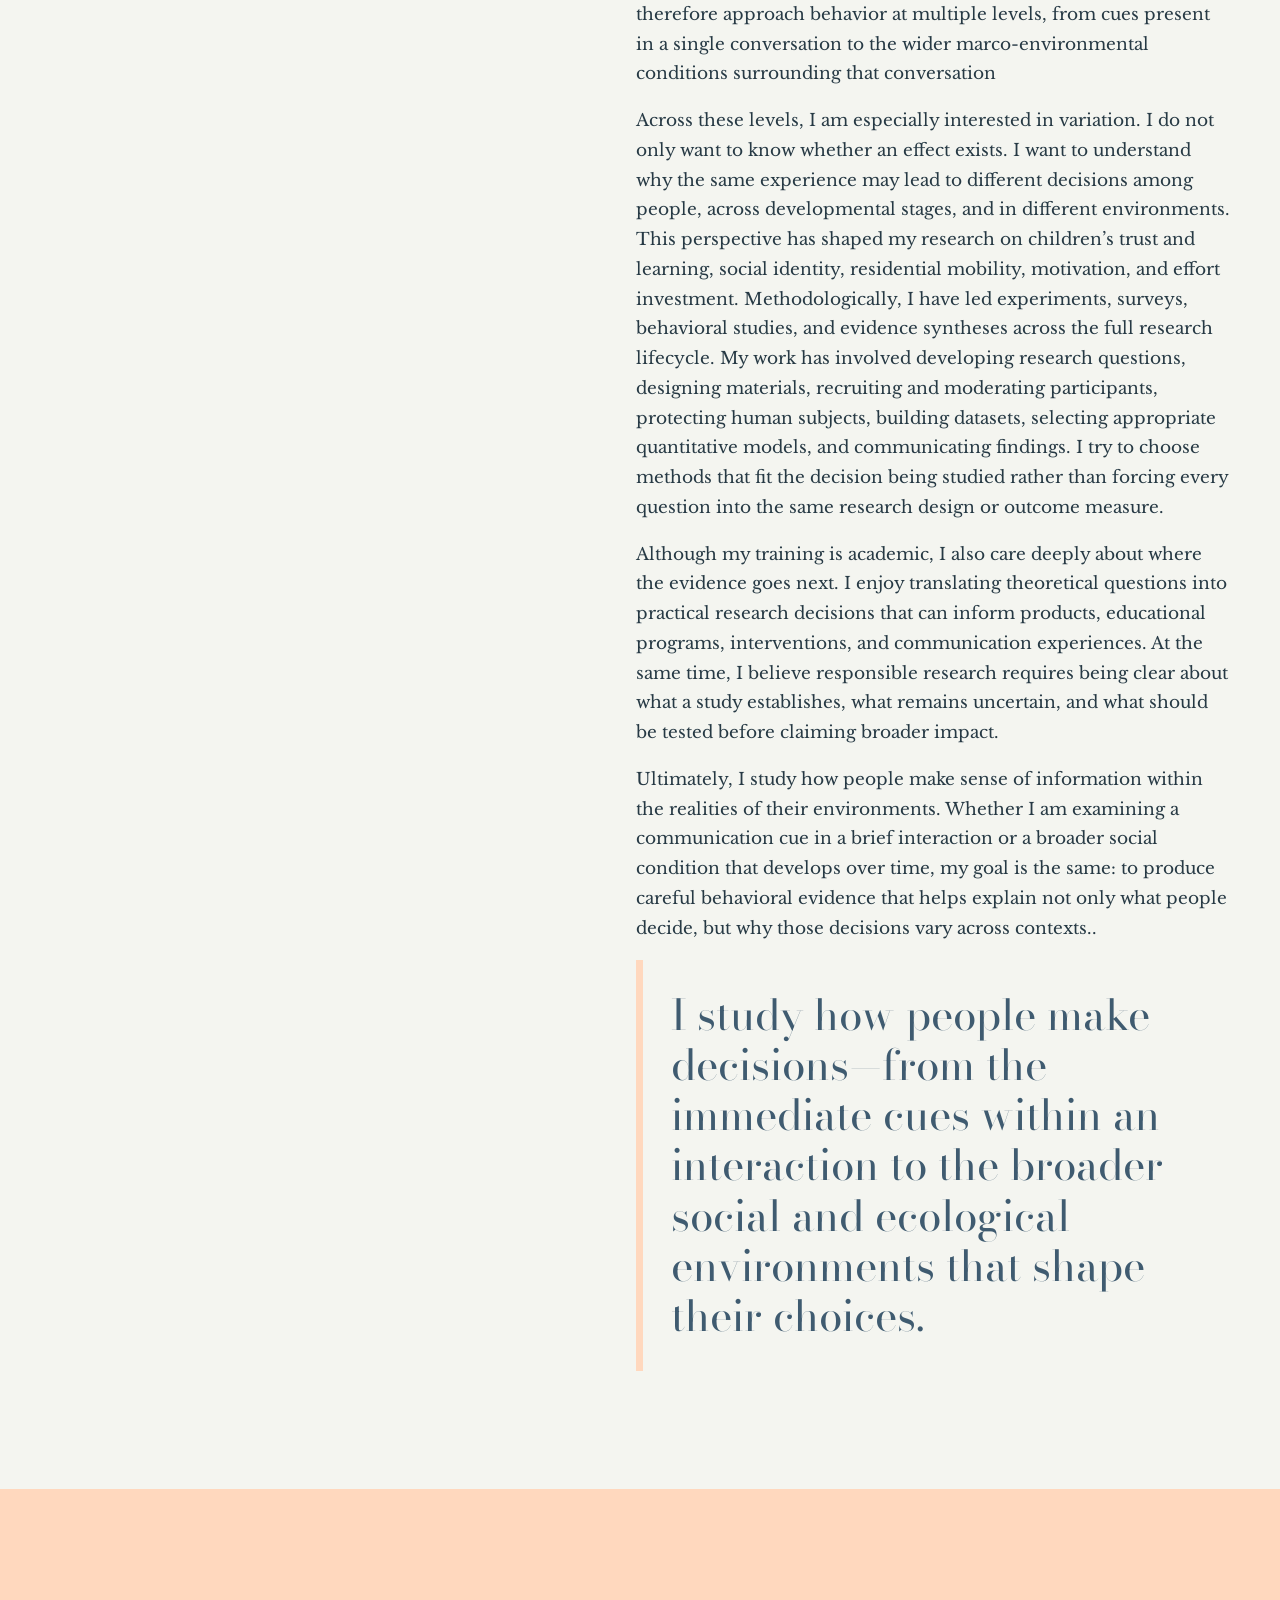
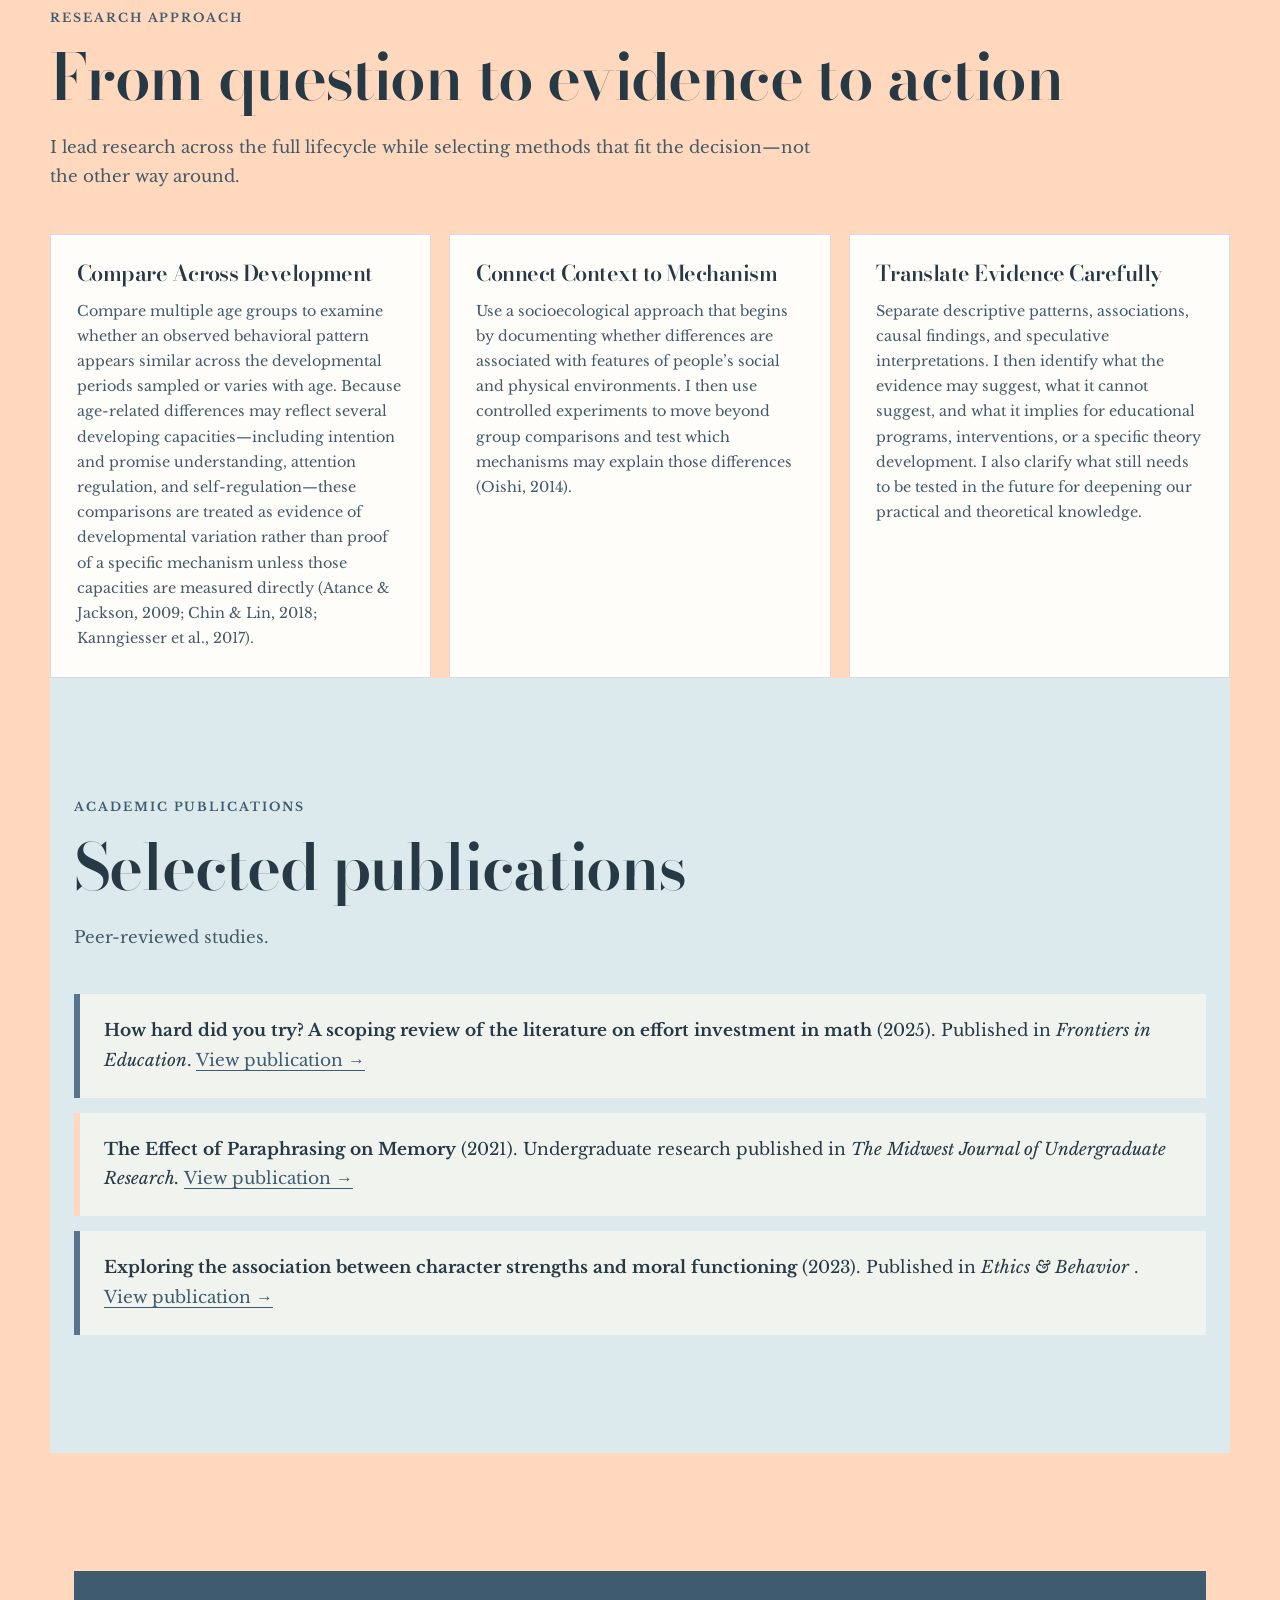
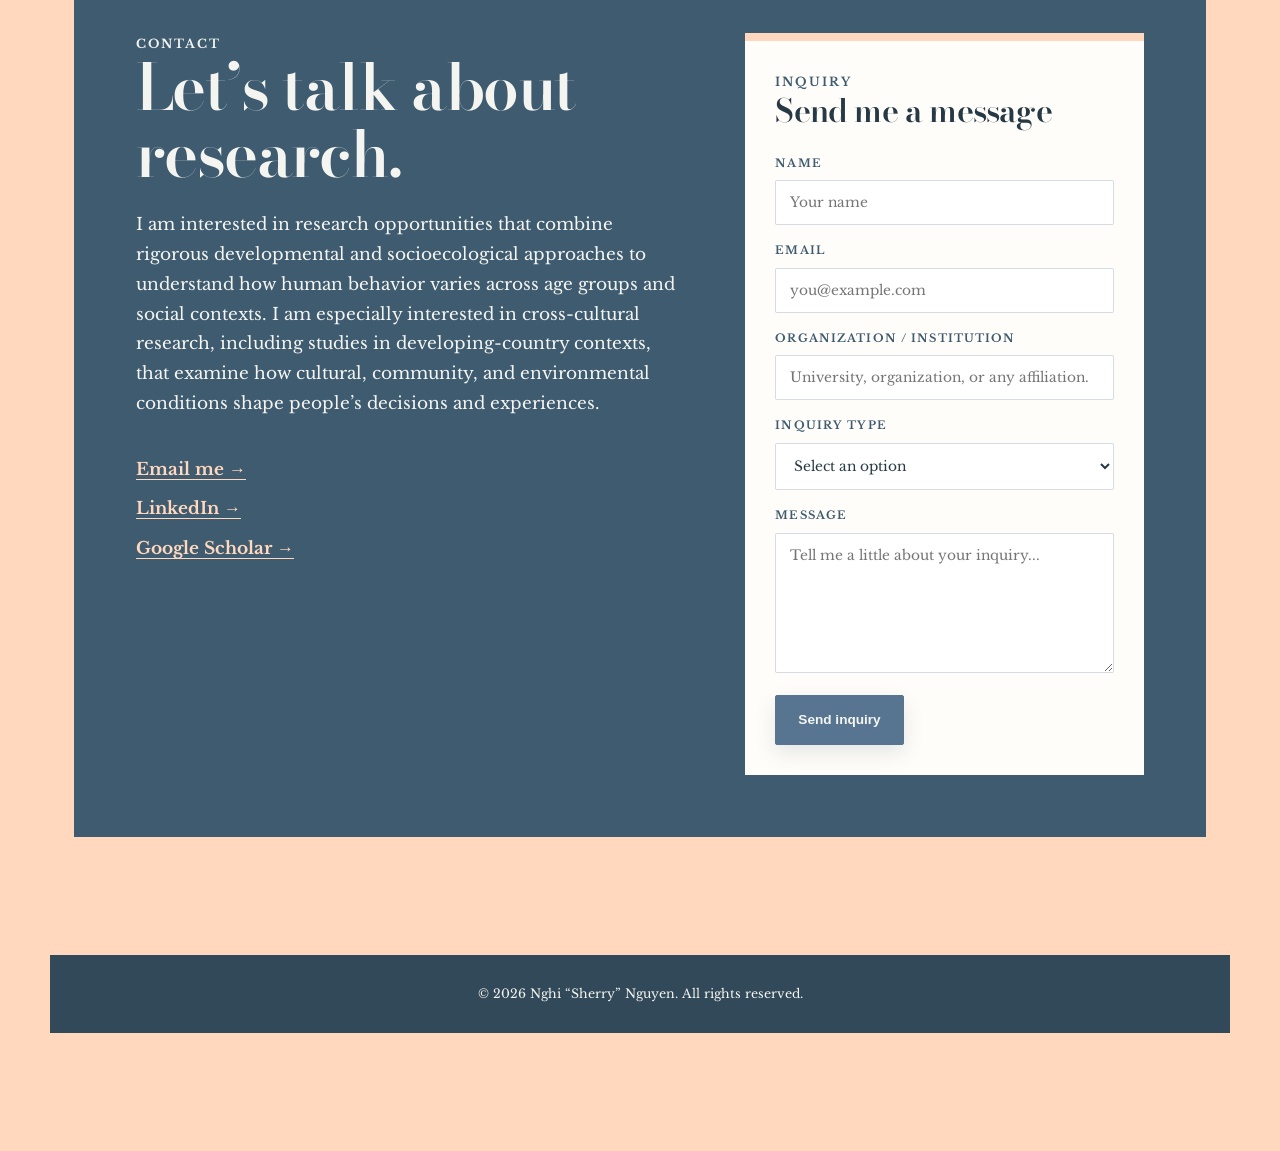
==== commit 67db30d6: "Update index.html" ====
--- a/index.html
+++ b/index.html
@@ -134,7 +134,19 @@
             <a class="text-link" href="gsta.html">Read the full report →</a>
           </article>
 
-
+ <article class="project-card">
+            <span class="project-number">P-05 · Higher-Ed Research and Career Workshop Design </span>
+            <h3>How Multiple Factors Shape Effort Investment in Mathematics Learning</h3>
+            <p>
+              An interactive workshop for undergraduate psychology students that combined
+    hands-on research activities, skill reflection, and career exploration.
+    Students practiced behavioral coding and data interpretation, mapped their
+    academic experiences to transferable competencies, and applied those skills
+    to real-world job opportunities.
+            </p>
+            <p class="meta">Workshop design · Experiential learning · Research training · Career development</p>
+           <a class="text-link" href="vinuni.html">Read the full workshop design →</a>
+          </article>
 
 
           
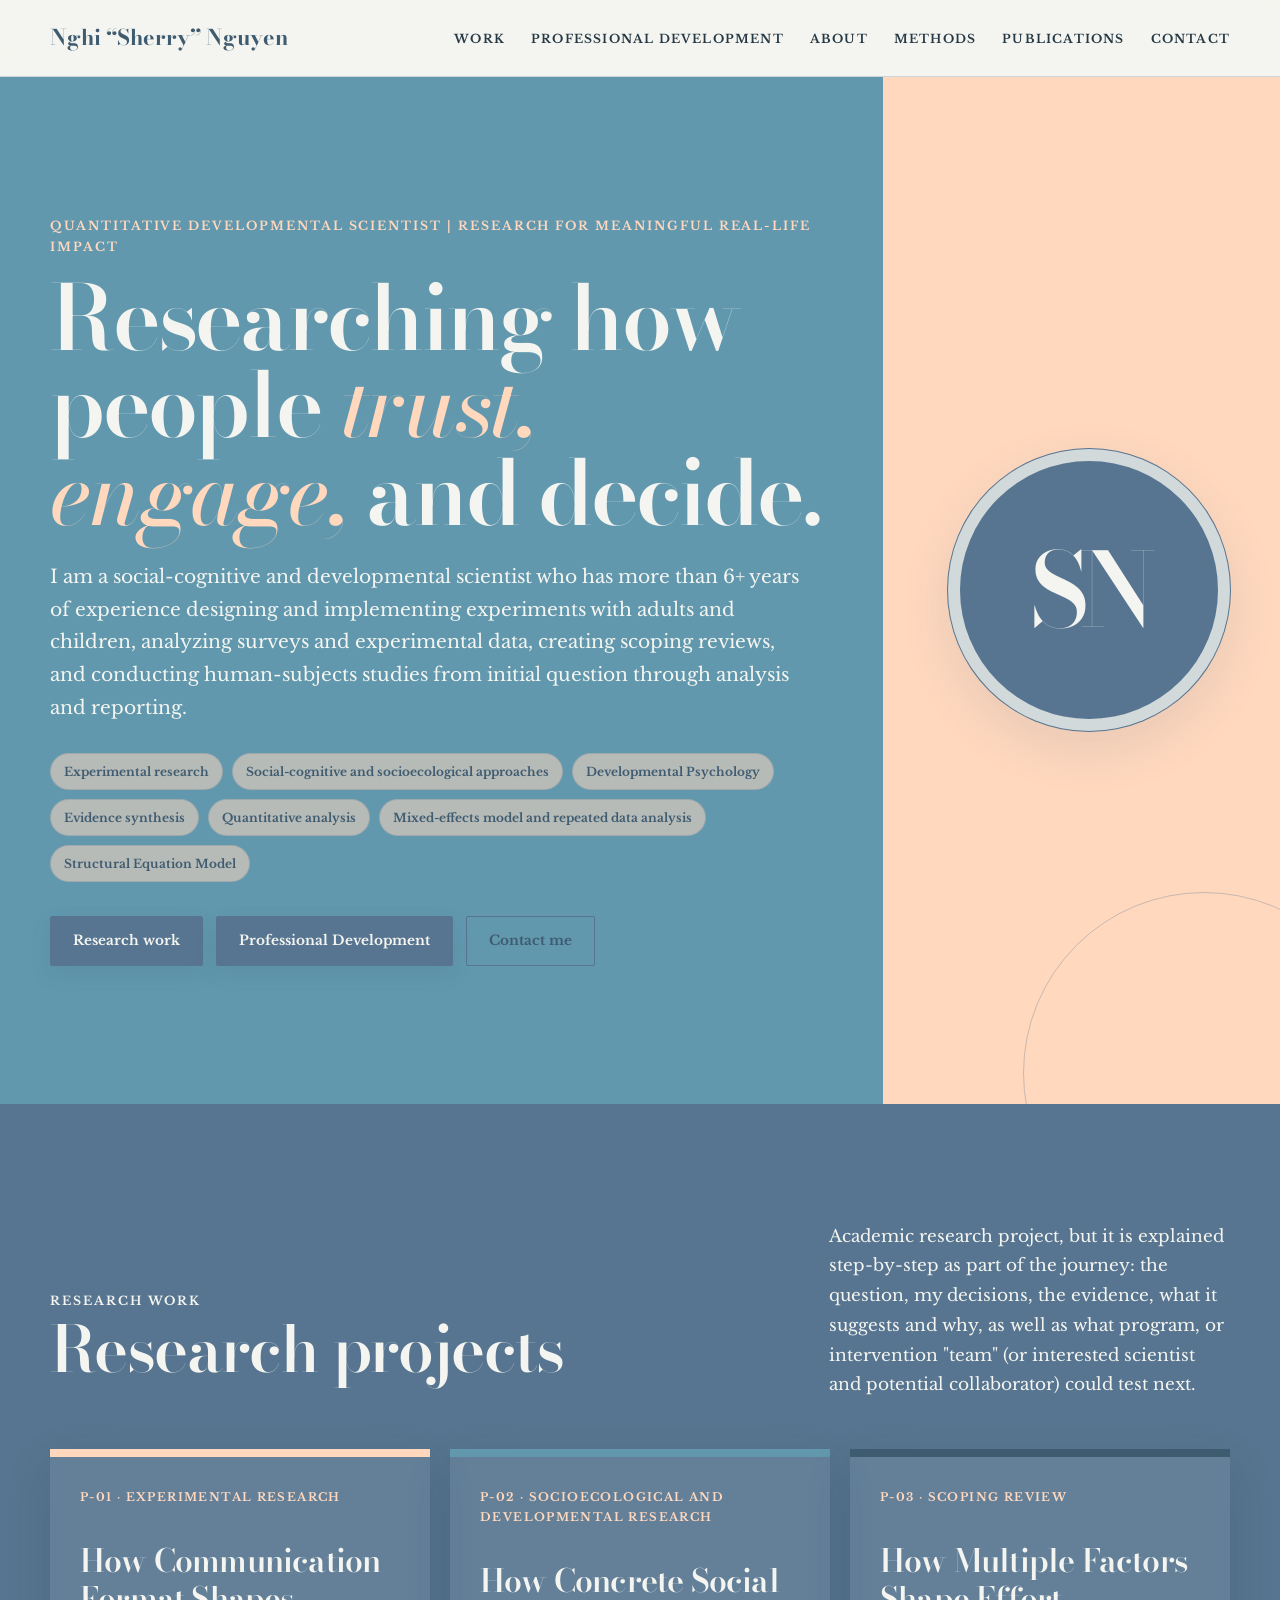
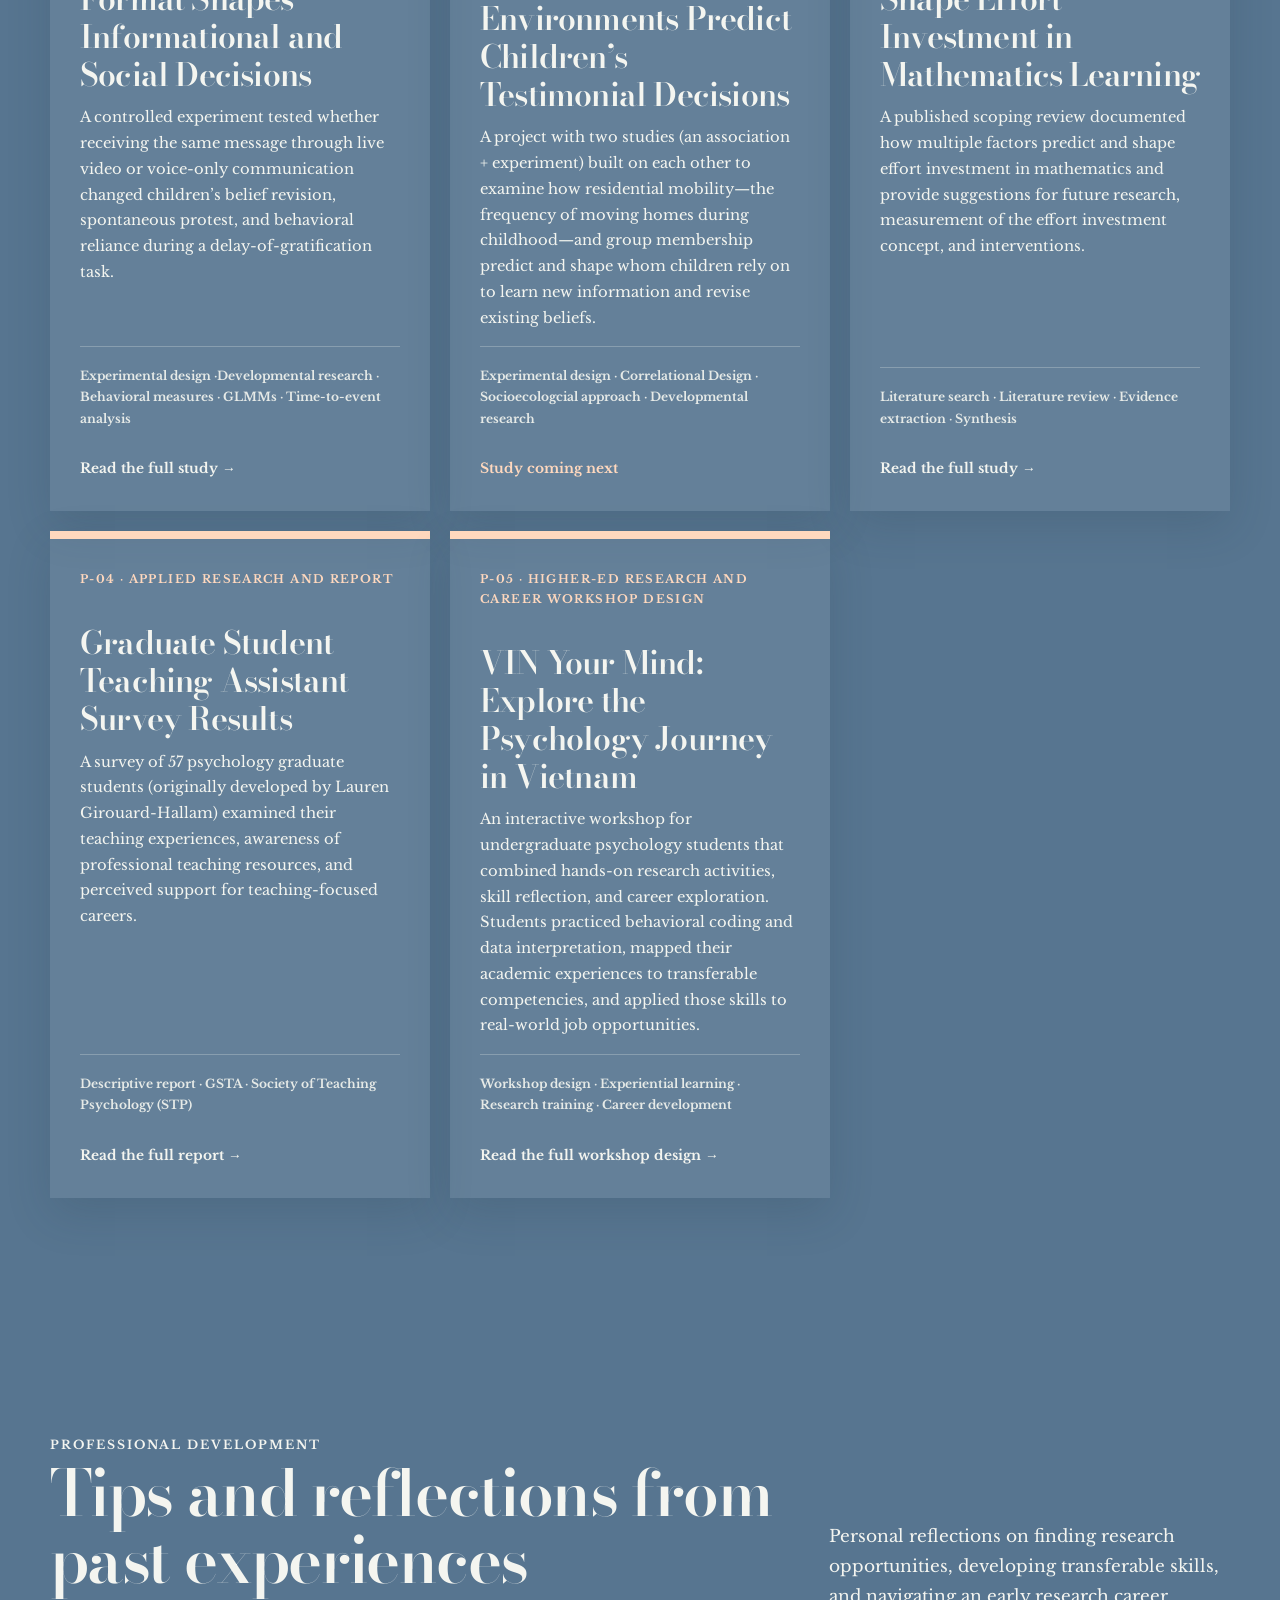
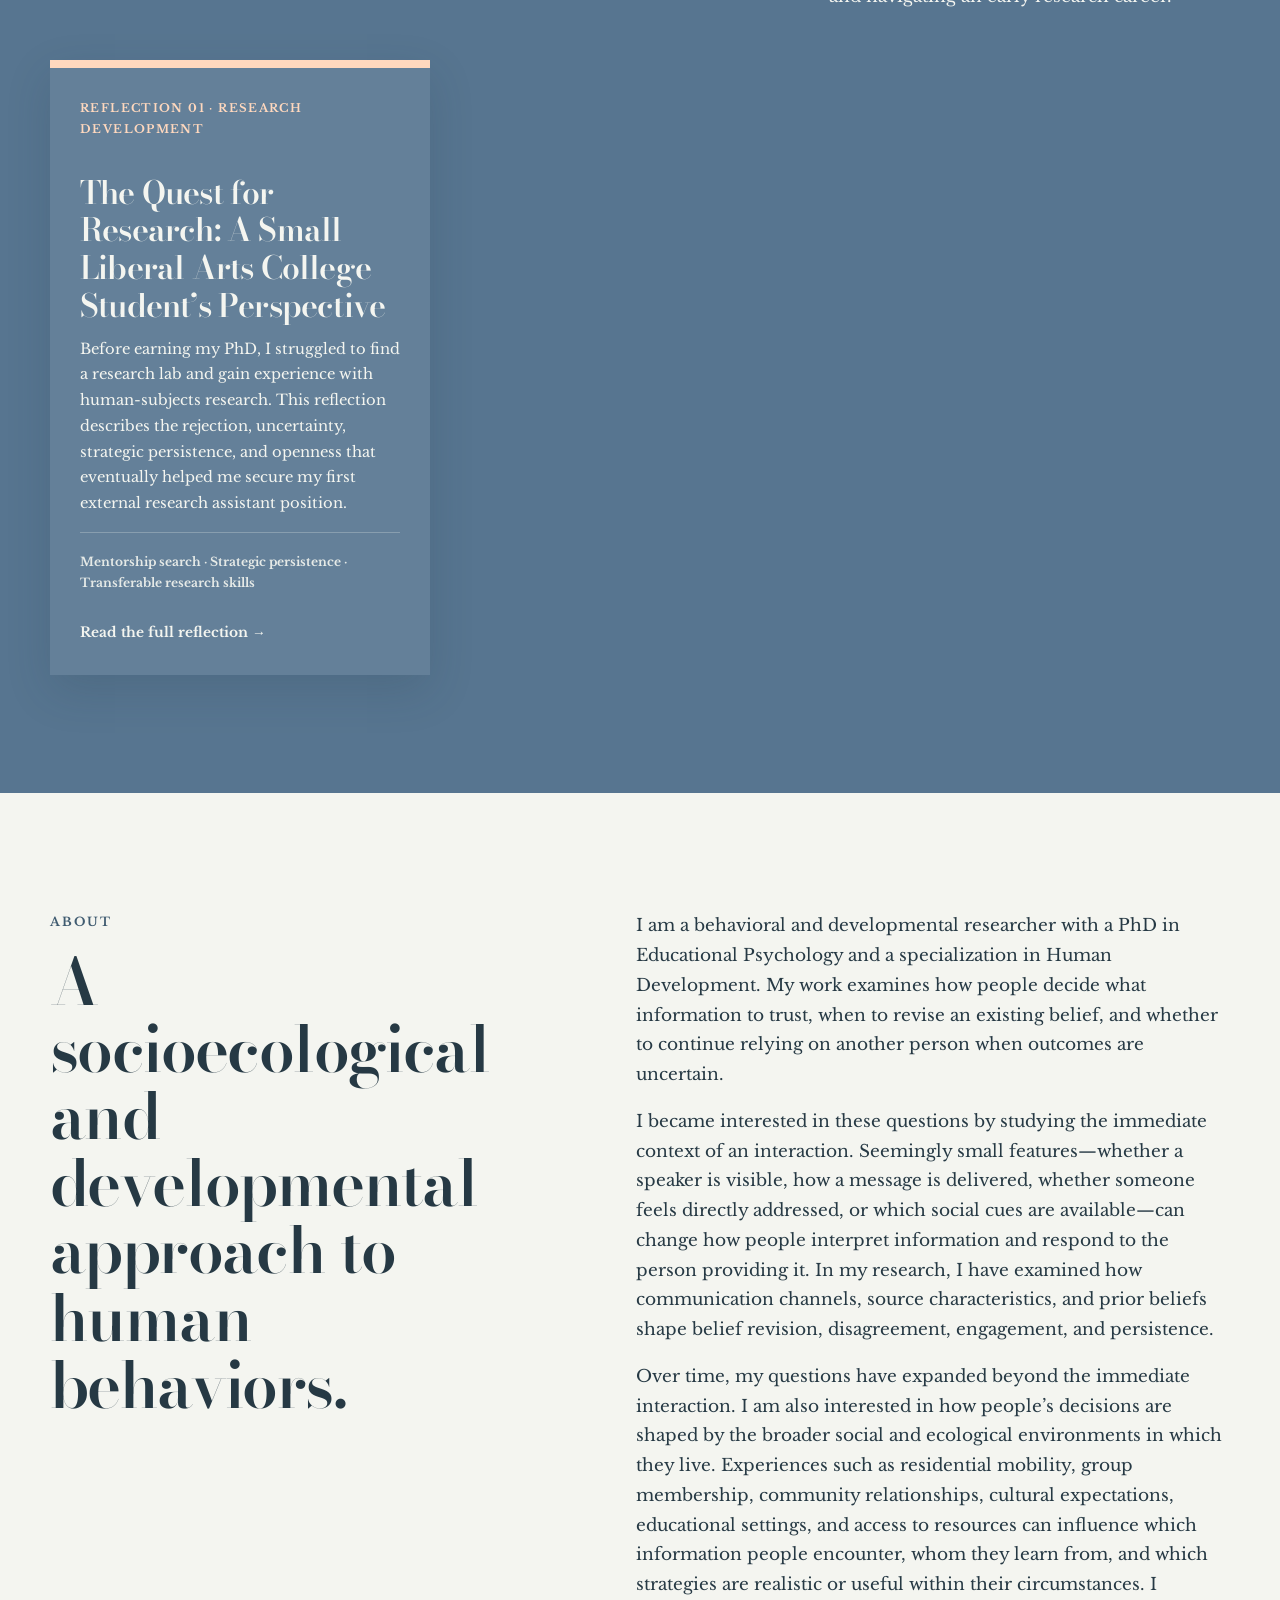
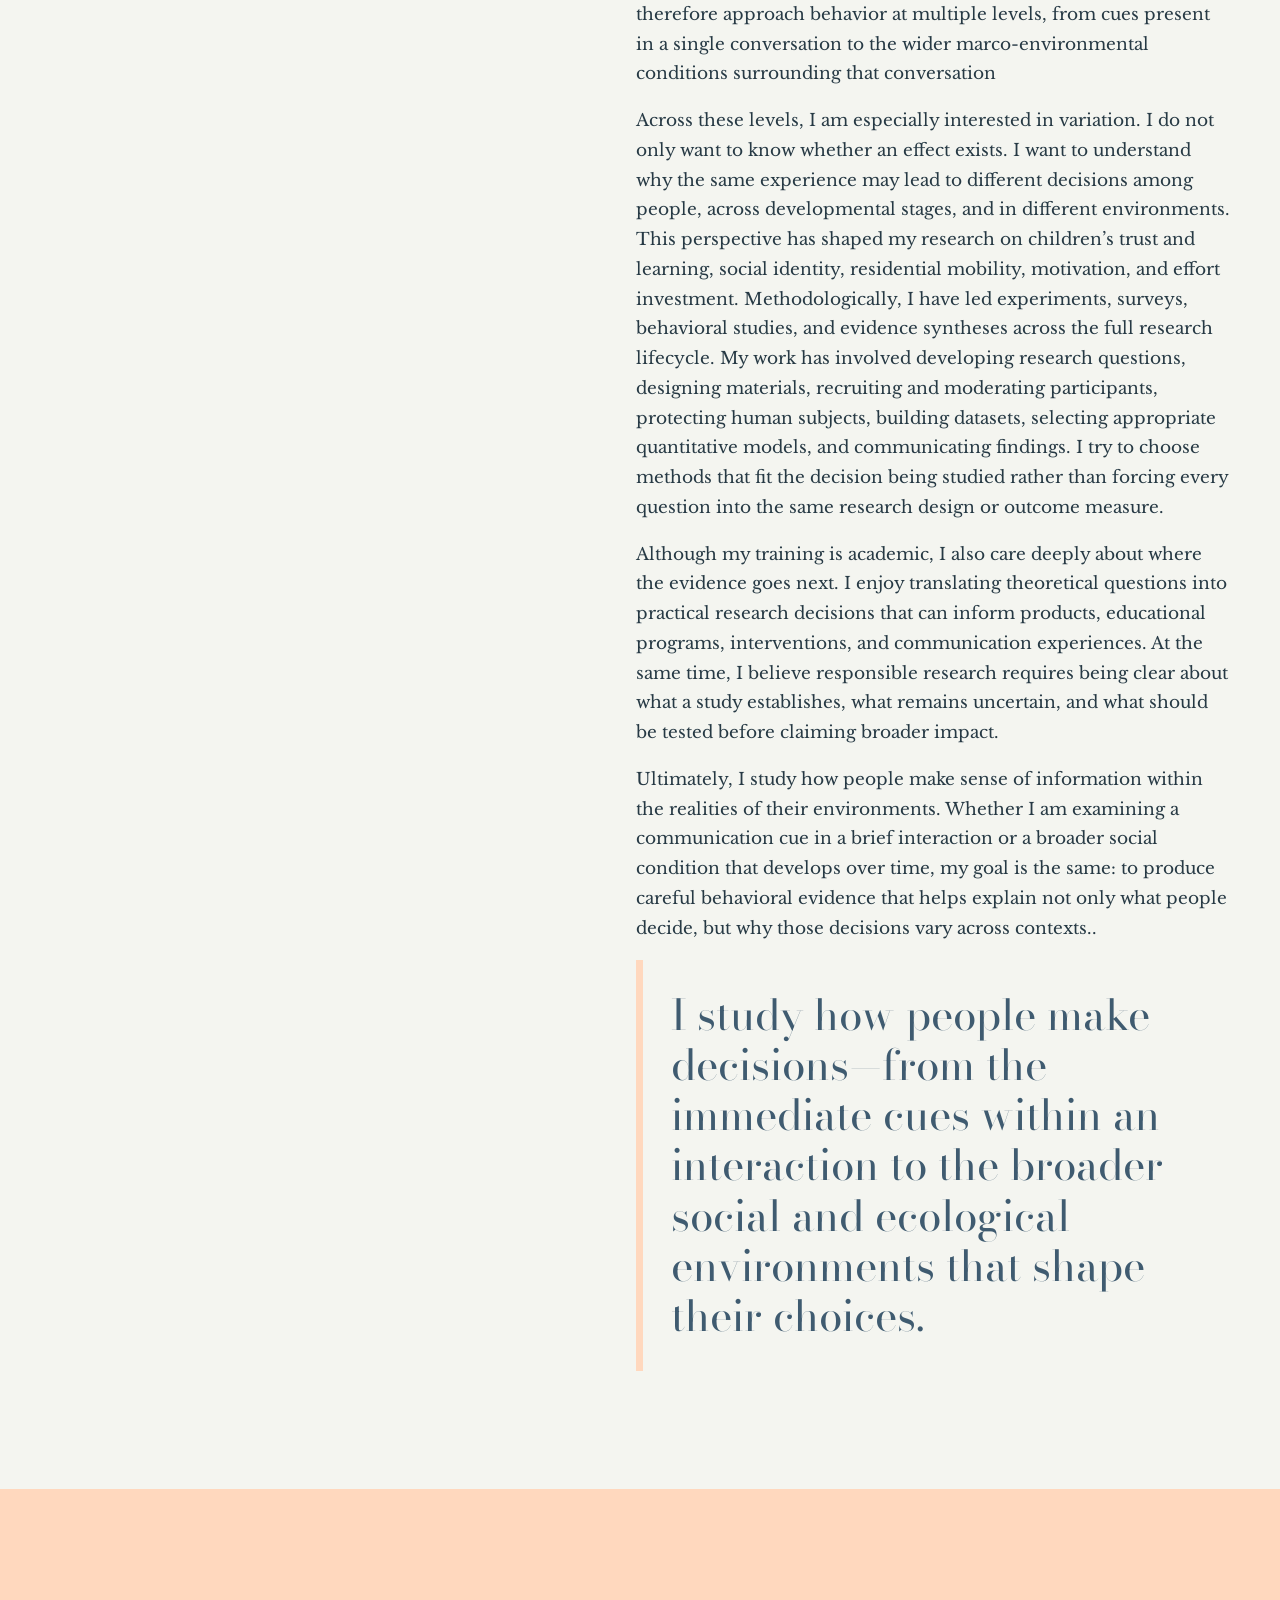
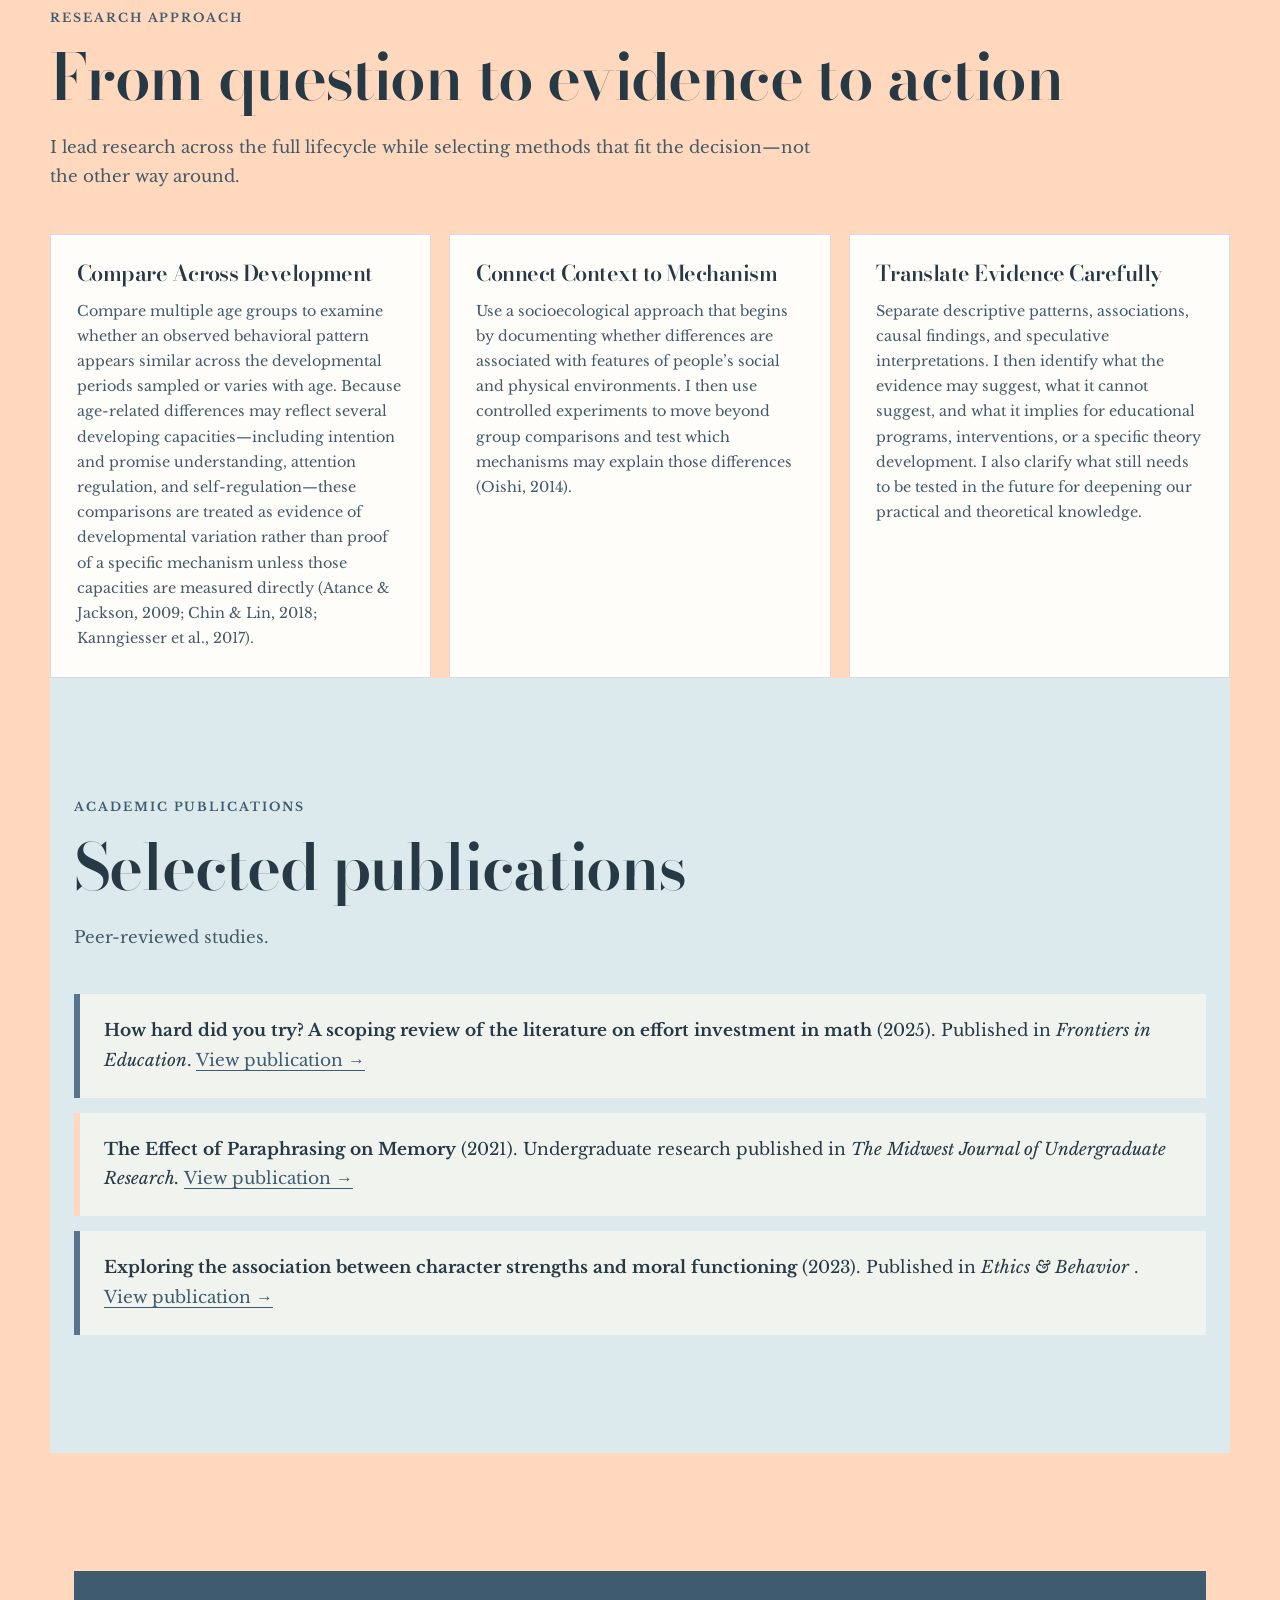
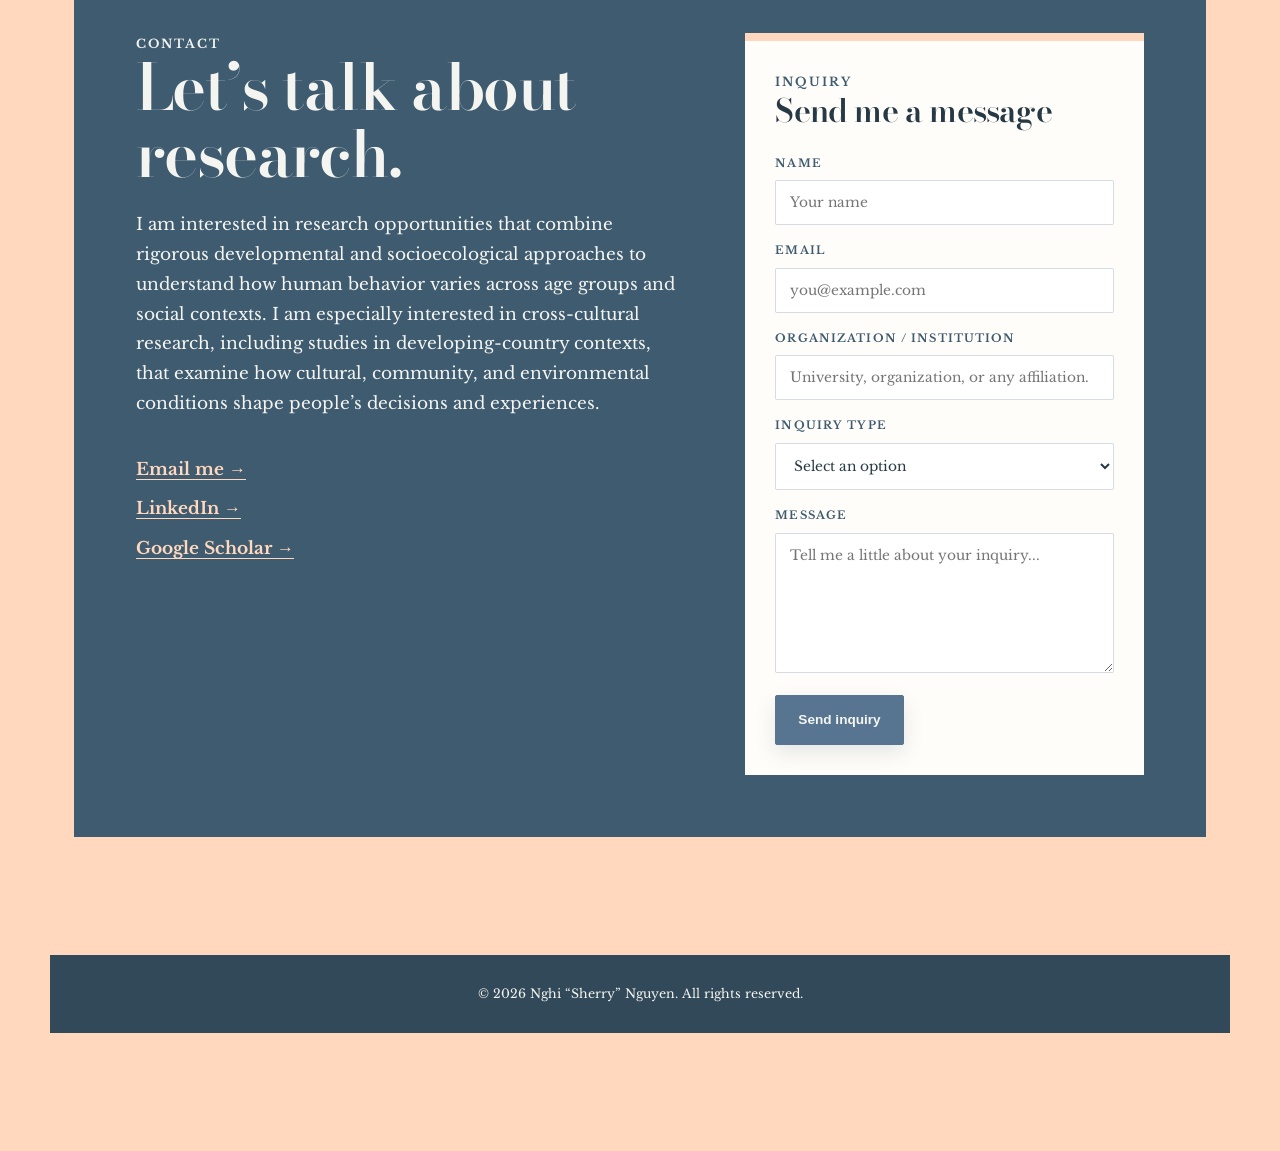
==== commit 2bbdd2a8: "Update index.html" ====
--- a/index.html
+++ b/index.html
@@ -136,7 +136,7 @@
 
  <article class="project-card">
             <span class="project-number">P-05 · Higher-Ed Research and Career Workshop Design </span>
-            <h3>How Multiple Factors Shape Effort Investment in Mathematics Learning</h3>
+            <h3>VIN Your Mind: Explore the Psychology Journey in Vietnam</h3>
             <p>
               An interactive workshop for undergraduate psychology students that combined
     hands-on research activities, skill reflection, and career exploration.
